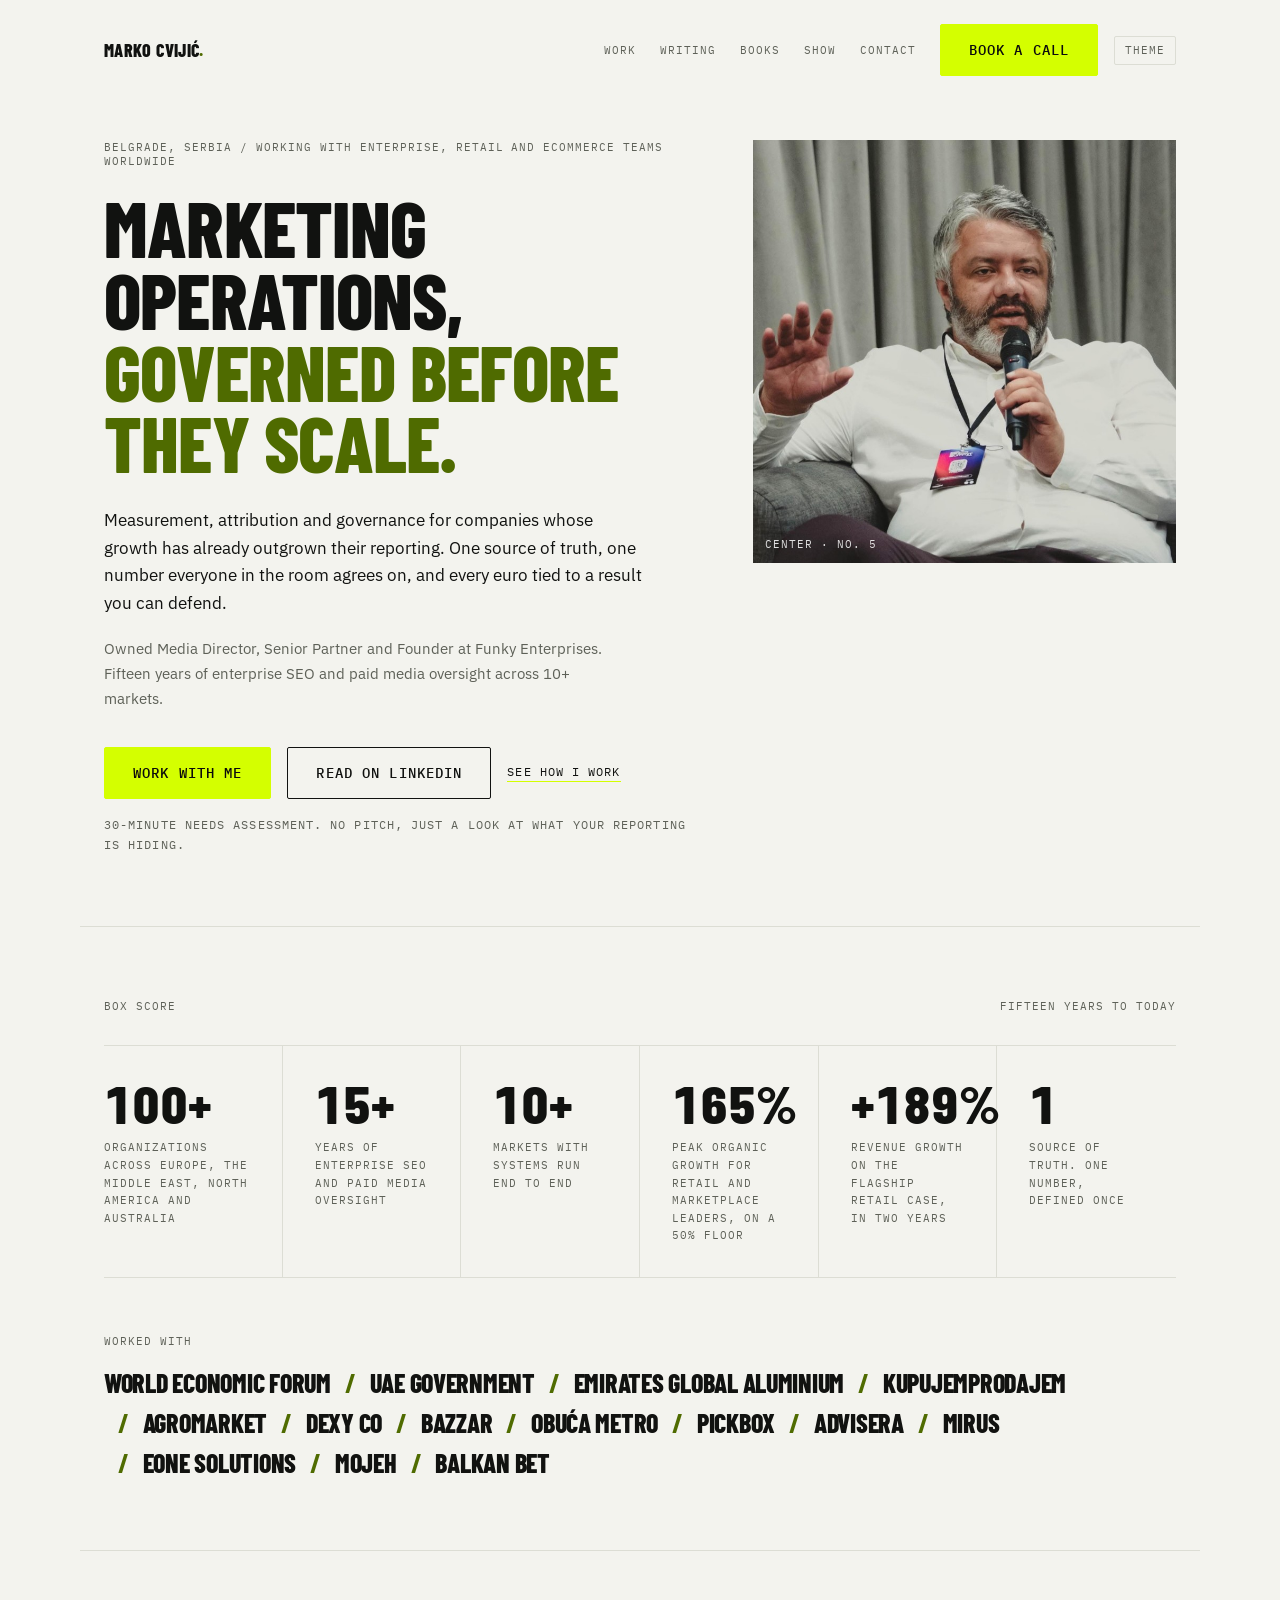
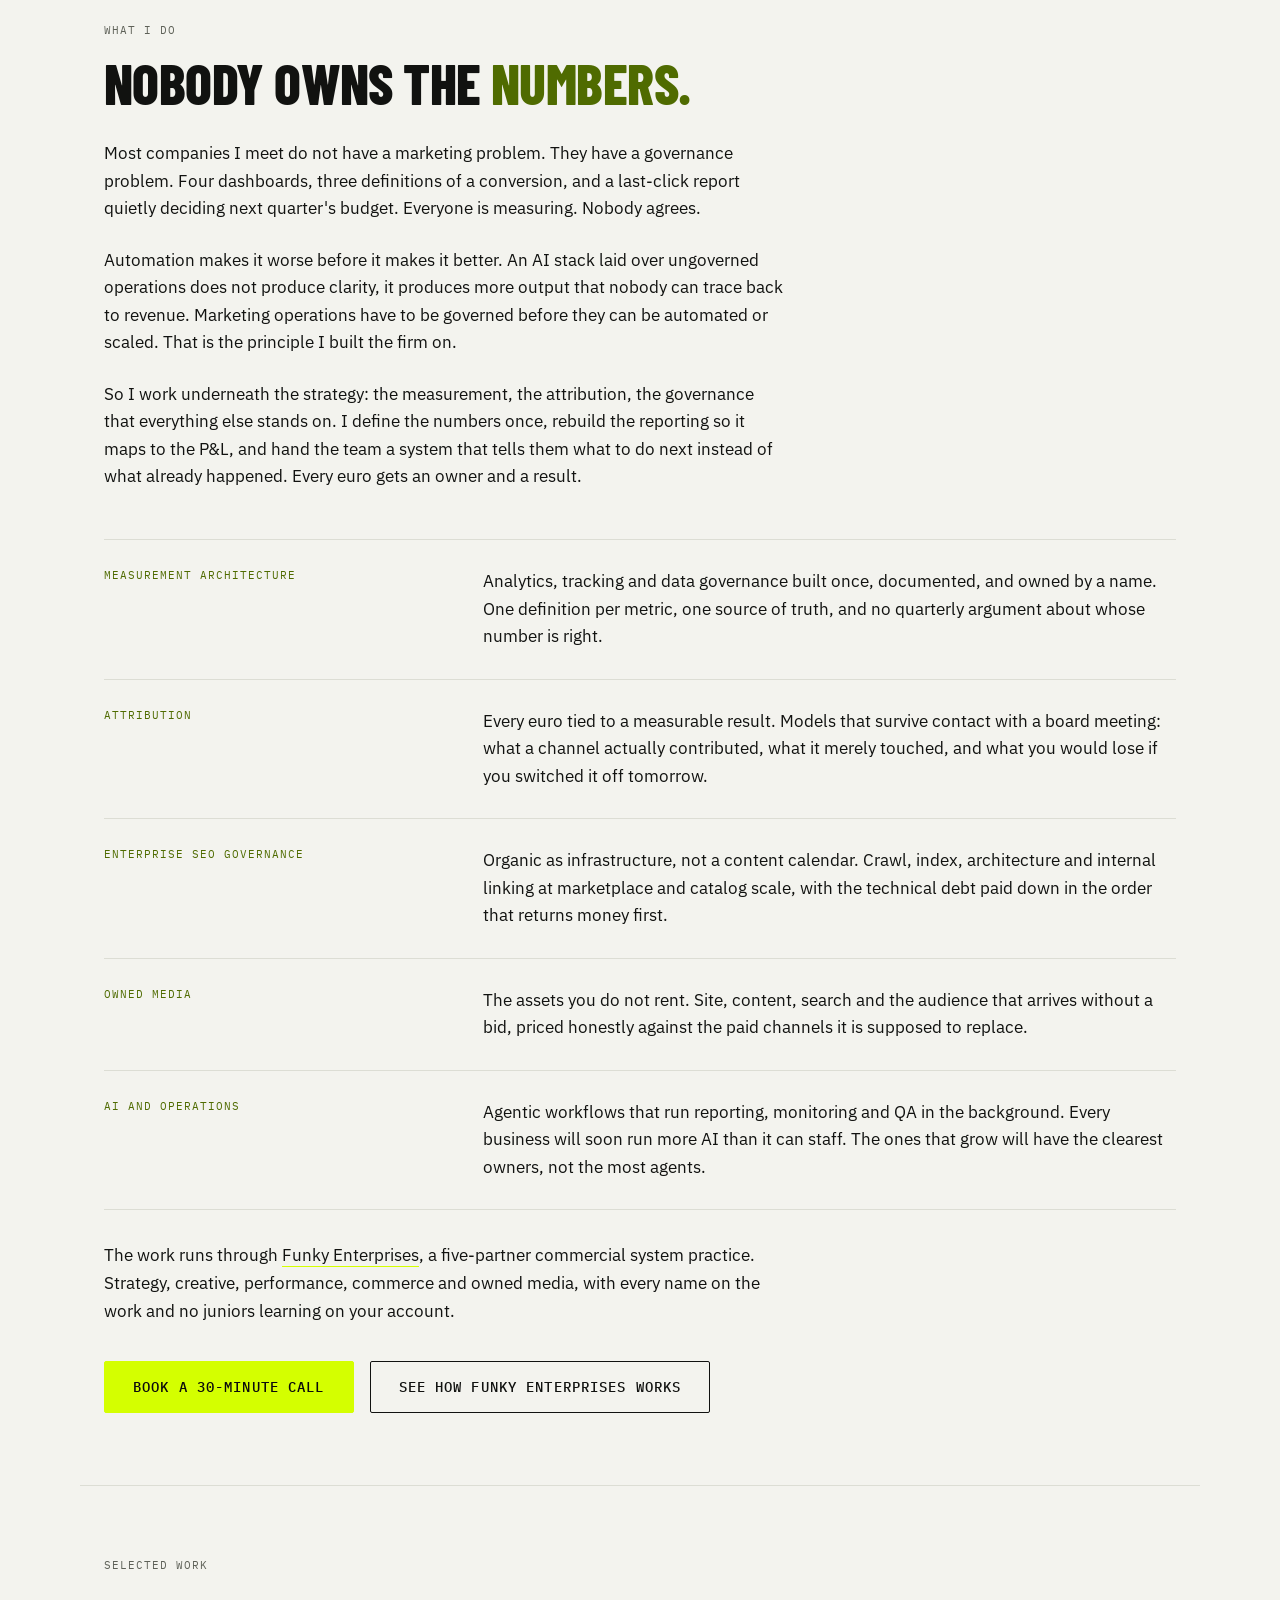
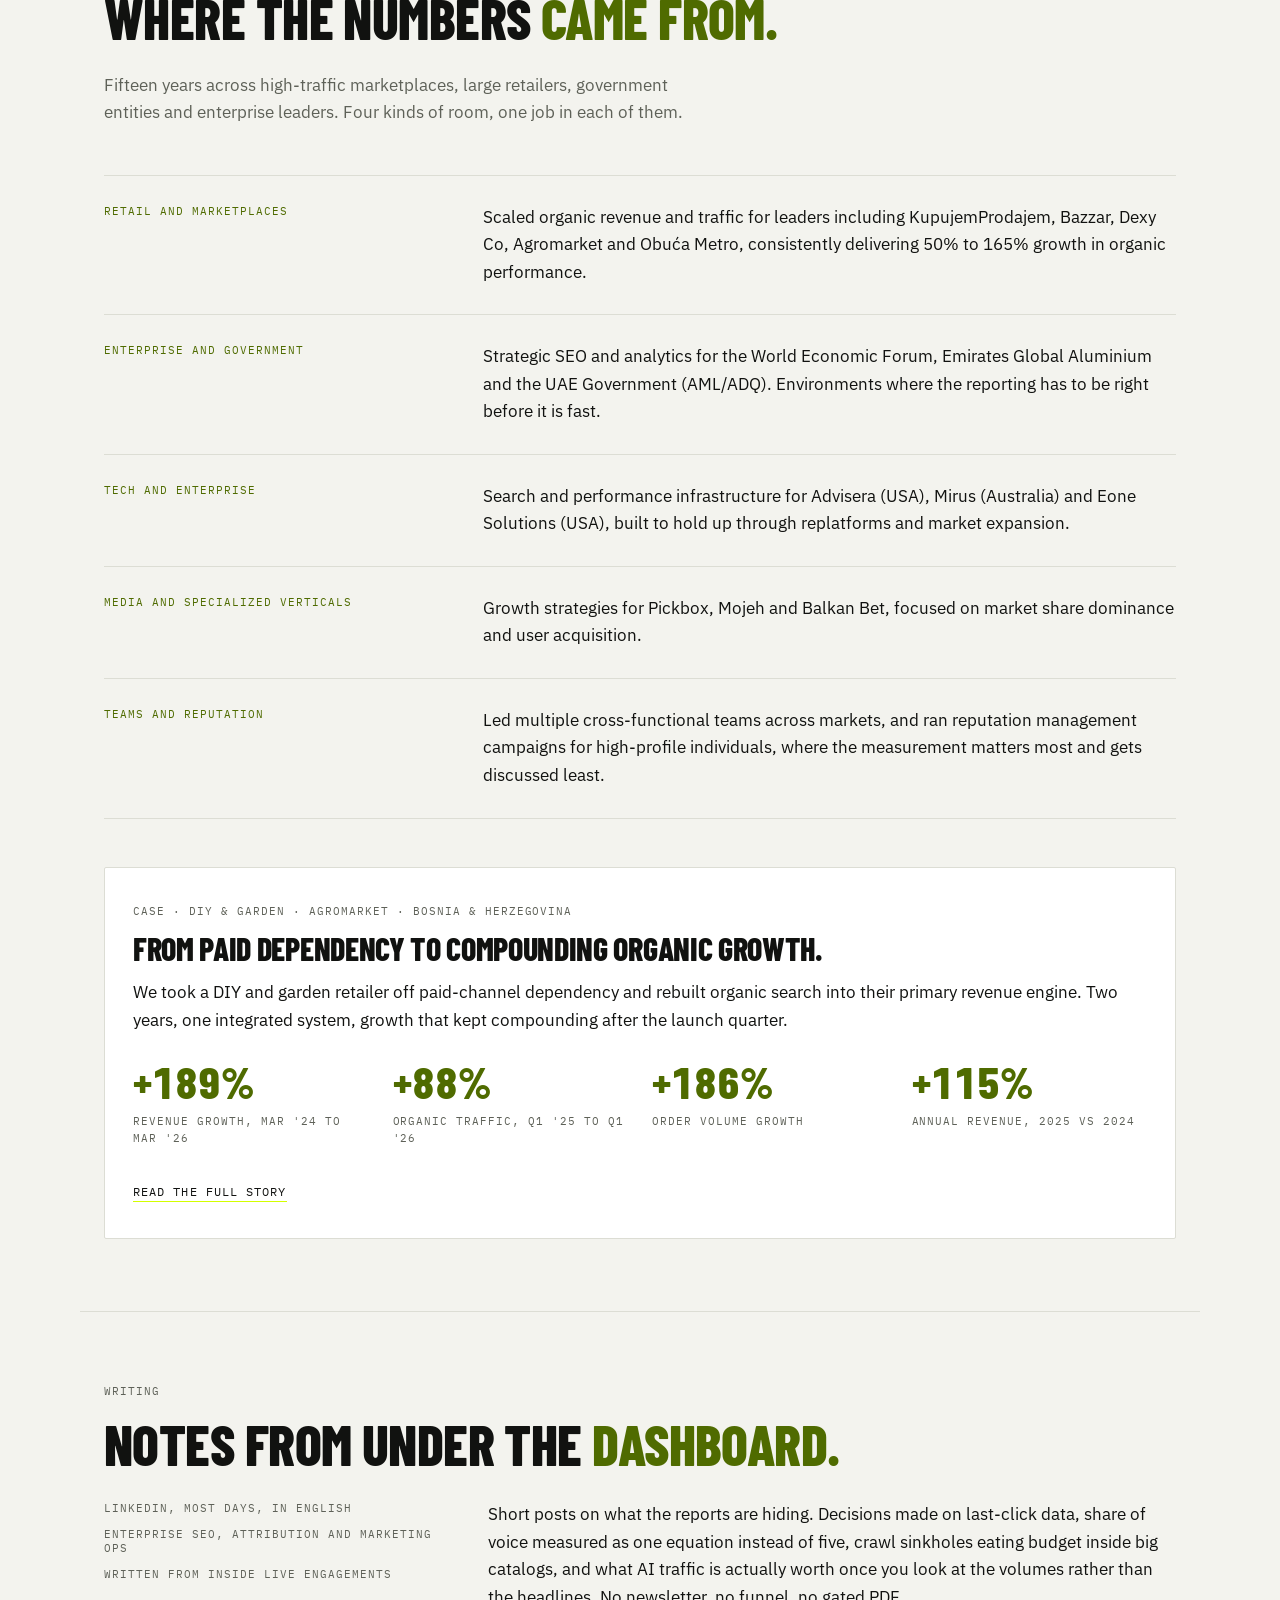
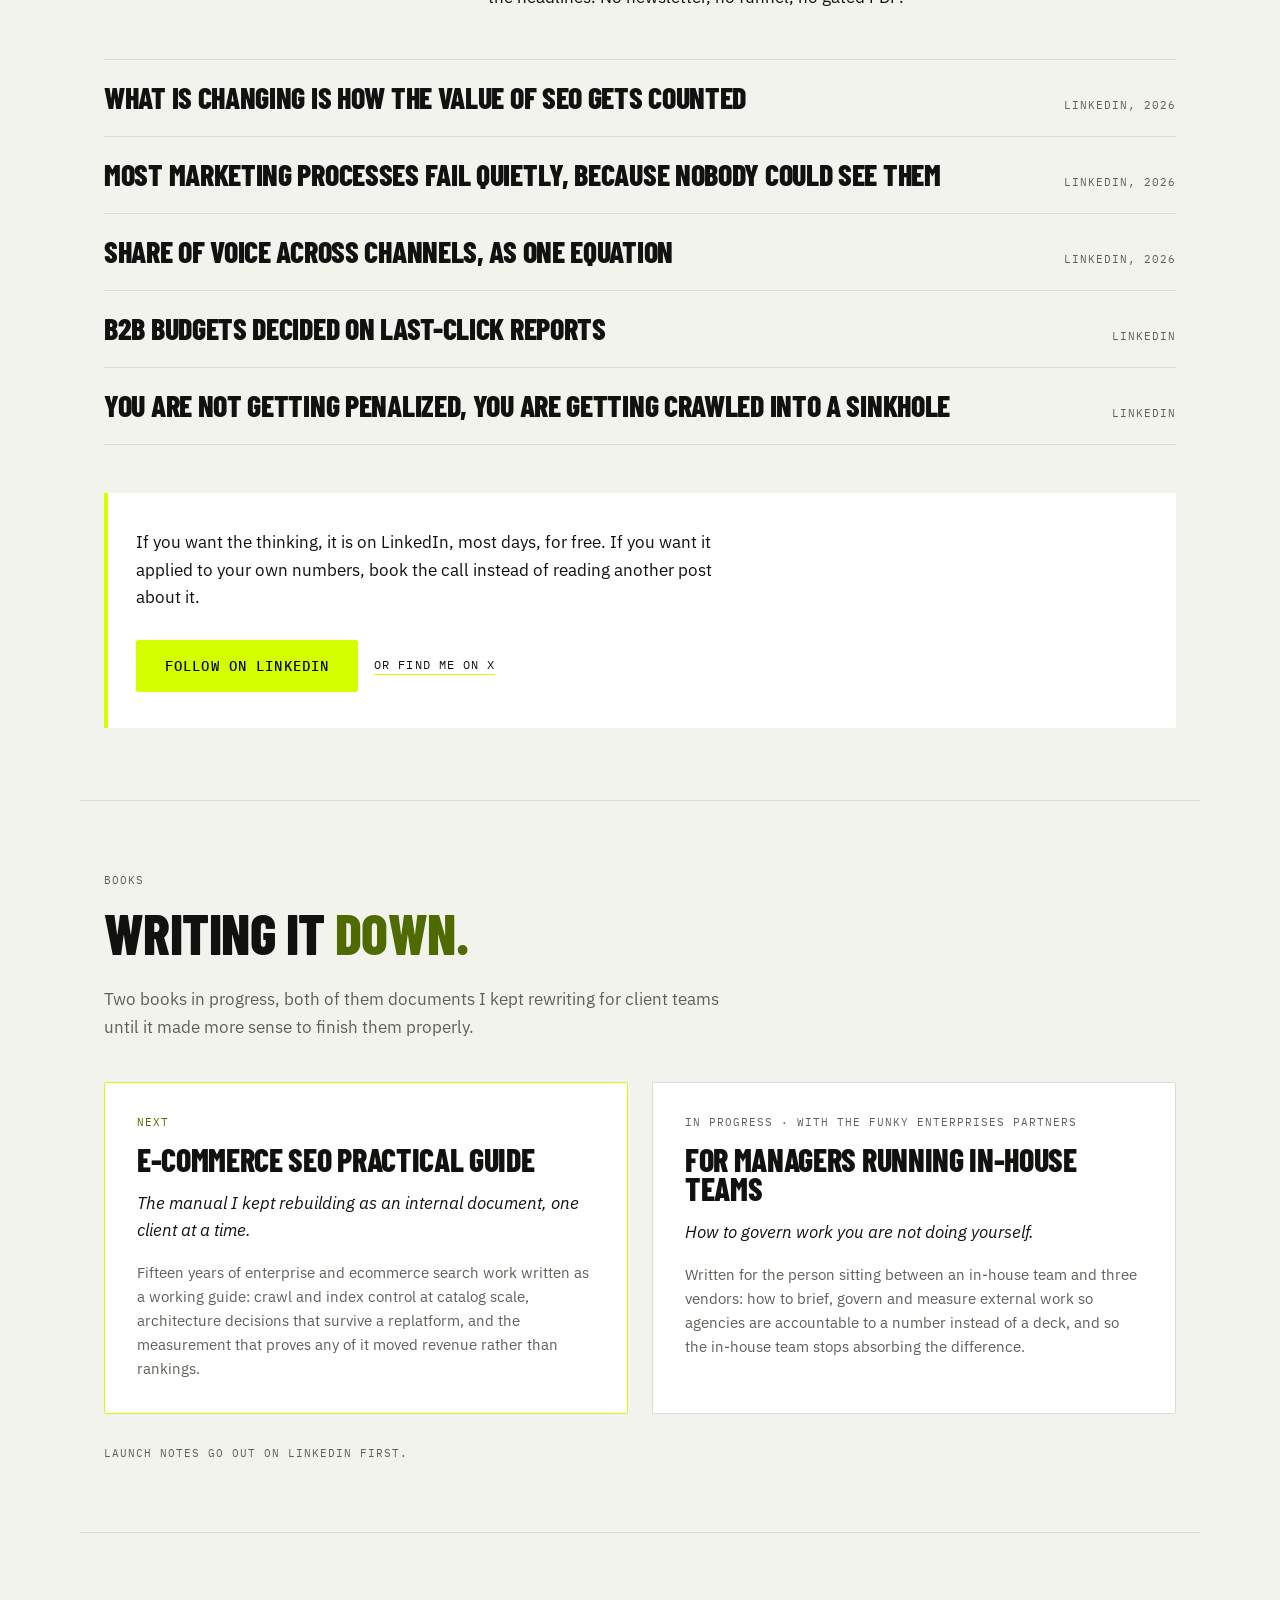
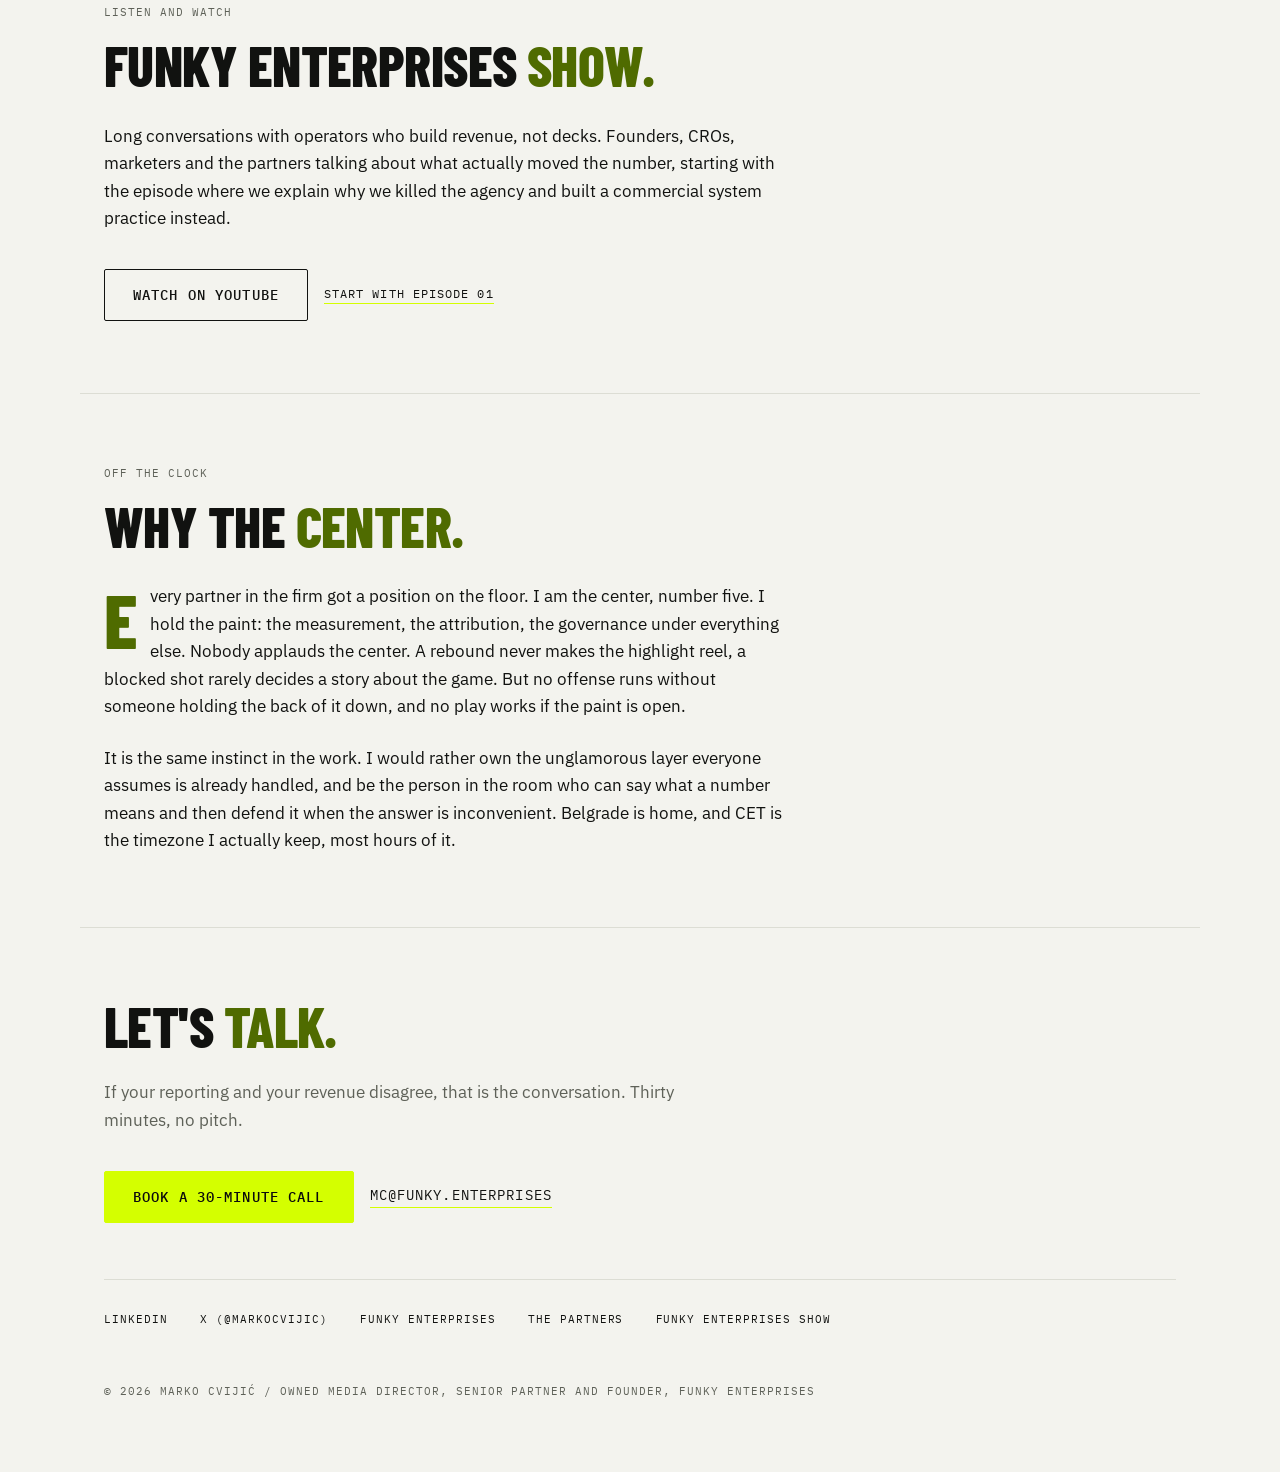
==== index.html @ f7248aff "Add markocvijic.co static site Personal site for Marko Cvijic, built as a hand-written static page s" ====
<!DOCTYPE html>
<html lang="en">
<head>
<meta charset="utf-8">
<meta name="viewport" content="width=device-width, initial-scale=1">
<title>Marko Cvijić — Owned Media Director & Founding Partner, Funky Enterprises</title>
<meta name="author" content="Marko Cvijić">
<meta name="description" content="Marko Cvijić governs marketing operations before they scale: measurement, attribution and enterprise SEO for retail, ecommerce and enterprise teams. Owned Media Director, Senior Partner and Founder at Funky Enterprises.">
<link rel="canonical" href="https://markocvijic.co/">

<meta property="og:type" content="website">
<meta property="og:site_name" content="Marko Cvijić">
<meta property="og:url" content="https://markocvijic.co/">
<meta property="og:title" content="Marko Cvijić — Owned Media Director & Founding Partner, Funky Enterprises">
<meta property="og:description" content="Measurement, attribution and governance for companies whose growth outgrew their reporting. Fifteen years of enterprise SEO and paid media oversight across 10+ markets.">
<meta property="og:image" content="https://markocvijic.co/assets/marko-cvijic.jpg">
<meta name="twitter:card" content="summary_large_image">
<meta name="twitter:site" content="@MarkoCvijic">
<meta name="twitter:creator" content="@MarkoCvijic">
<meta name="twitter:title" content="Marko Cvijić — Owned Media Director & Founding Partner, Funky Enterprises">
<meta name="twitter:description" content="Measurement, attribution and governance for companies whose growth outgrew their reporting. Fifteen years of enterprise SEO and paid media oversight across 10+ markets.">
<meta name="twitter:image" content="https://markocvijic.co/assets/marko-cvijic.jpg">

<script>
/* apply stored theme before first paint */
(function () {
  try {
    var t = localStorage.getItem("mc-theme");
    if (t === "light" || t === "dark") document.documentElement.setAttribute("data-theme", t);
  } catch (e) {}
})();
</script>

<link rel="icon" type="image/svg+xml" href="favicon.svg">
<link rel="preconnect" href="https://fonts.googleapis.com">
<link rel="preconnect" href="https://fonts.gstatic.com" crossorigin>
<link rel="stylesheet" href="https://fonts.googleapis.com/css2?family=Barlow+Condensed:wght@700;800&family=IBM+Plex+Mono:wght@400;500&family=IBM+Plex+Sans:wght@400;500;600&display=swap">
<link rel="stylesheet" href="styles.css">

<script type="application/ld+json">
{
  "@context": "https://schema.org",
  "@type": "Person",
  "name": "Marko Cvijić",
  "url": "https://markocvijic.co/",
  "image": "https://markocvijic.co/assets/marko-cvijic.jpg",
  "jobTitle": "Owned Media Director, Senior Partner and Founder",
  "worksFor": {
    "@type": "Organization",
    "name": "Funky Enterprises",
    "url": "https://funky.enterprises"
  },
  "address": {
    "@type": "PostalAddress",
    "addressLocality": "Belgrade",
    "addressCountry": "RS"
  },
  "email": "mailto:mc@funky.enterprises",
  "knowsAbout": [
    "Enterprise SEO governance",
    "Marketing operations",
    "Revenue attribution",
    "Owned media",
    "Ecommerce growth"
  ],
  "sameAs": [
    "https://www.linkedin.com/in/markocvijic/",
    "https://x.com/MarkoCvijic",
    "https://funky.enterprises/team/marko-cvijic"
  ]
}
</script>
</head>
<body>

<!-- HEADER -->
<header class="wrap site-header">
  <a class="brand" href="#top">Marko Cvijić<span class="lime">.</span></a>
  <button class="theme-toggle" type="button" id="theme-toggle" aria-label="Switch colour theme">Theme</button>
  <div class="header-right">
    <nav class="nav mono" aria-label="Primary">
      <a href="#work">Work</a>
      <a href="#writing">Writing</a>
      <a href="#books">Books</a>
      <a href="#show">Show</a>
      <a href="#contact">Contact</a>
    </nav>
    <a class="btn btn-primary header-cta" href="https://calendly.com/funkyenterprises/30-minute-needs-assessment" target="_blank" rel="noopener noreferrer">Book a call</a>
  </div>
</header>

<main id="top">

  <!-- HERO -->
  <section class="wrap section hero">
    <div>
      <p class="mono eyebrow">Belgrade, Serbia / working with enterprise, retail and ecommerce teams worldwide</p>
      <h1 class="h hero-title">Marketing operations, <span class="lime">governed before they scale.</span></h1>
      <p class="body hero-lede">Measurement, attribution and governance for companies whose growth has already outgrown their reporting. One source of truth, one number everyone in the room agrees on, and every euro tied to a result you can defend.</p>
      <p class="muted hero-role">Owned Media Director, Senior Partner and Founder at Funky Enterprises. Fifteen years of enterprise SEO and paid media oversight across 10+ markets.</p>
      <div class="actions">
        <a class="btn btn-primary" href="https://calendly.com/funkyenterprises/30-minute-needs-assessment" target="_blank" rel="noopener noreferrer">Work with me</a>
        <a class="btn btn-outline" href="https://www.linkedin.com/in/markocvijic/" target="_blank" rel="noopener noreferrer">Read on LinkedIn</a>
        <a class="textlink" href="#work">See how I work</a>
      </div>
      <p class="mono muted hero-note">30-minute needs assessment. No pitch, just a look at what your reporting is hiding.</p>
    </div>
    <figure class="portrait">
      <img src="assets/marko-cvijic.jpg" alt="Marko Cvijić" width="800" height="800" loading="eager">
      <figcaption class="mono">Center · No. 5</figcaption>
    </figure>
  </section>

  <!-- BOX SCORE -->
  <section class="wrap section">
    <div class="section-meta">
      <span class="mono muted">Box score</span>
      <span class="mono muted">Fifteen years to today</span>
    </div>
    <div class="scores">
      <div class="score">
        <div class="score-value">100+</div>
        <p class="score-label mono">Organizations across Europe, the Middle East, North America and Australia</p>
      </div>
      <div class="score">
        <div class="score-value">15+</div>
        <p class="score-label mono">Years of enterprise SEO and paid media oversight</p>
      </div>
      <div class="score">
        <div class="score-value">10+</div>
        <p class="score-label mono">Markets with systems run end to end</p>
      </div>
      <div class="score">
        <div class="score-value">165%</div>
        <p class="score-label mono">Peak organic growth for retail and marketplace leaders, on a 50% floor</p>
      </div>
      <div class="score">
        <div class="score-value">+189%</div>
        <p class="score-label mono">Revenue growth on the flagship retail case, in two years</p>
      </div>
      <div class="score">
        <div class="score-value">1</div>
        <p class="score-label mono">Source of truth. One number, defined once</p>
      </div>
    </div>

    <div class="clients">
      <p class="mono logo-row-label">Worked with</p>
      <ul class="h client-band">
        <li>World Economic Forum</li>
        <li>UAE Government</li>
        <li>Emirates Global Aluminium</li>
        <li>KupujemProdajem</li>
        <li>Agromarket</li>
        <li>Dexy Co</li>
        <li>Bazzar</li>
        <li>Obuća Metro</li>
        <li>Pickbox</li>
        <li>Advisera</li>
        <li>Mirus</li>
        <li>Eone Solutions</li>
        <li>Mojeh</li>
        <li>Balkan Bet</li>
      </ul>
    </div>
  </section>

  <!-- WHAT I DO -->
  <section id="work" class="wrap section">
    <p class="mono eyebrow">What I do</p>
    <h2 class="h section-title">Nobody owns the <span class="lime">numbers.</span></h2>
    <div class="body prose">
      <p>Most companies I meet do not have a marketing problem. They have a governance problem. Four dashboards, three definitions of a conversion, and a last-click report quietly deciding next quarter's budget. Everyone is measuring. Nobody agrees.</p>
      <p>Automation makes it worse before it makes it better. An AI stack laid over ungoverned operations does not produce clarity, it produces more output that nobody can trace back to revenue. Marketing operations have to be governed before they can be automated or scaled. That is the principle I built the firm on.</p>
      <p>So I work underneath the strategy: the measurement, the attribution, the governance that everything else stands on. I define the numbers once, rebuild the reporting so it maps to the P&amp;L, and hand the team a system that tells them what to do next instead of what already happened. Every euro gets an owner and a result.</p>
    </div>

    <div class="rows">
      <div class="row">
        <div class="mono row-key">Measurement architecture</div>
        <p class="body">Analytics, tracking and data governance built once, documented, and owned by a name. One definition per metric, one source of truth, and no quarterly argument about whose number is right.</p>
      </div>
      <div class="row">
        <div class="mono row-key">Attribution</div>
        <p class="body">Every euro tied to a measurable result. Models that survive contact with a board meeting: what a channel actually contributed, what it merely touched, and what you would lose if you switched it off tomorrow.</p>
      </div>
      <div class="row">
        <div class="mono row-key">Enterprise SEO governance</div>
        <p class="body">Organic as infrastructure, not a content calendar. Crawl, index, architecture and internal linking at marketplace and catalog scale, with the technical debt paid down in the order that returns money first.</p>
      </div>
      <div class="row">
        <div class="mono row-key">Owned media</div>
        <p class="body">The assets you do not rent. Site, content, search and the audience that arrives without a bid, priced honestly against the paid channels it is supposed to replace.</p>
      </div>
      <div class="row">
        <div class="mono row-key">AI and operations</div>
        <p class="body">Agentic workflows that run reporting, monitoring and QA in the background. Every business will soon run more AI than it can staff. The ones that grow will have the clearest owners, not the most agents.</p>
      </div>
    </div>

    <p class="body prose">The work runs through <a class="inlink" href="https://funky.enterprises/" target="_blank" rel="noopener noreferrer">Funky Enterprises</a>, a five-partner commercial system practice. Strategy, creative, performance, commerce and owned media, with every name on the work and no juniors learning on your account.</p>
    <div class="actions">
      <a class="btn btn-primary" href="https://calendly.com/funkyenterprises/30-minute-needs-assessment" target="_blank" rel="noopener noreferrer">Book a 30-minute call</a>
      <a class="btn btn-outline" href="https://funky.enterprises/" target="_blank" rel="noopener noreferrer">See how Funky Enterprises works</a>
    </div>
  </section>

  <!-- SELECTED WORK -->
  <section id="proof" class="wrap section">
    <p class="mono eyebrow">Selected work</p>
    <h2 class="h section-title">Where the numbers <span class="lime">came from.</span></h2>
    <p class="body muted lede">Fifteen years across high-traffic marketplaces, large retailers, government entities and enterprise leaders. Four kinds of room, one job in each of them.</p>

    <div class="rows">
      <div class="row">
        <div class="mono row-key">Retail and marketplaces</div>
        <p class="body">Scaled organic revenue and traffic for leaders including KupujemProdajem, Bazzar, Dexy Co, Agromarket and Obuća Metro, consistently delivering 50% to 165% growth in organic performance.</p>
      </div>
      <div class="row">
        <div class="mono row-key">Enterprise and government</div>
        <p class="body">Strategic SEO and analytics for the World Economic Forum, Emirates Global Aluminium and the UAE Government (AML/ADQ). Environments where the reporting has to be right before it is fast.</p>
      </div>
      <div class="row">
        <div class="mono row-key">Tech and enterprise</div>
        <p class="body">Search and performance infrastructure for Advisera (USA), Mirus (Australia) and Eone Solutions (USA), built to hold up through replatforms and market expansion.</p>
      </div>
      <div class="row">
        <div class="mono row-key">Media and specialized verticals</div>
        <p class="body">Growth strategies for Pickbox, Mojeh and Balkan Bet, focused on market share dominance and user acquisition.</p>
      </div>
      <div class="row">
        <div class="mono row-key">Teams and reputation</div>
        <p class="body">Led multiple cross-functional teams across markets, and ran reputation management campaigns for high-profile individuals, where the measurement matters most and gets discussed least.</p>
      </div>
    </div>

    <div class="case">
      <p class="mono muted">Case · DIY &amp; Garden · Agromarket · Bosnia &amp; Herzegovina</p>
      <h3 class="h card-title">From paid dependency to compounding organic growth.</h3>
      <p class="body card-body">We took a DIY and garden retailer off paid-channel dependency and rebuilt organic search into their primary revenue engine. Two years, one integrated system, growth that kept compounding after the launch quarter.</p>
      <div class="case-stats">
        <div>
          <div class="case-stat-value">+189%</div>
          <p class="case-stat-label mono">Revenue growth, Mar '24 to Mar '26</p>
        </div>
        <div>
          <div class="case-stat-value">+88%</div>
          <p class="case-stat-label mono">Organic traffic, Q1 '25 to Q1 '26</p>
        </div>
        <div>
          <div class="case-stat-value">+186%</div>
          <p class="case-stat-label mono">Order volume growth</p>
        </div>
        <div>
          <div class="case-stat-value">+115%</div>
          <p class="case-stat-label mono">Annual revenue, 2025 vs 2024</p>
        </div>
      </div>
      <div class="actions">
        <a class="textlink" href="https://funky.enterprises/case-studies/diy-garden" target="_blank" rel="noopener noreferrer">Read the full story</a>
      </div>
    </div>
  </section>
  <!-- WRITING -->
  <section id="writing" class="wrap section">
    <p class="mono eyebrow">Writing</p>
    <h2 class="h section-title">Notes from under the <span class="lime">dashboard.</span></h2>
    <div class="writing-intro">
      <ul class="mono writing-facts">
        <li>LinkedIn, most days, in English</li>
        <li>Enterprise SEO, attribution and marketing ops</li>
        <li>Written from inside live engagements</li>
      </ul>
      <p class="body">Short posts on what the reports are hiding. Decisions made on last-click data, share of voice measured as one equation instead of five, crawl sinkholes eating budget inside big catalogs, and what AI traffic is actually worth once you look at the volumes rather than the headlines. No newsletter, no funnel, no gated PDF.</p>
    </div>

    <div class="posts">
      <a class="post" href="https://www.linkedin.com/posts/markocvijic_whats-changing-is-how-the-value-of-seo-as-activity-7490776272122351616-GH_i" target="_blank" rel="noopener noreferrer">
        <span class="h post-title">What is changing is how the value of SEO gets counted</span>
        <span class="mono post-meta">LinkedIn, 2026</span>
      </a>
      <a class="post" href="https://www.linkedin.com/posts/markocvijic_majority-of-marketing-processes-fail-quietly-activity-7475446380824530944-GIPf" target="_blank" rel="noopener noreferrer">
        <span class="h post-title">Most marketing processes fail quietly, because nobody could see them</span>
        <span class="mono post-meta">LinkedIn, 2026</span>
      </a>
      <a class="post" href="https://www.linkedin.com/posts/markocvijic_weve-always-measured-share-of-voice-across-activity-7484517390035283968-s708" target="_blank" rel="noopener noreferrer">
        <span class="h post-title">Share of voice across channels, as one equation</span>
        <span class="mono post-meta">LinkedIn, 2026</span>
      </a>
      <a class="post" href="https://www.linkedin.com/posts/markocvijic_same-pattern-we-see-across-legacy-b2b-verticals-activity-7458482529226973184-7vjA" target="_blank" rel="noopener noreferrer">
        <span class="h post-title">B2B budgets decided on last-click reports</span>
        <span class="mono post-meta">LinkedIn</span>
      </a>
      <a class="post" href="https://www.linkedin.com/posts/markocvijic_youre-not-getting-penalized-youre-getting-activity-7328344435275001857-YWFF" target="_blank" rel="noopener noreferrer">
        <span class="h post-title">You are not getting penalized, you are getting crawled into a sinkhole</span>
        <span class="mono post-meta">LinkedIn</span>
      </a>
    </div>

    <div class="callout">
      <p class="body" style="max-width:62ch">If you want the thinking, it is on LinkedIn, most days, for free. If you want it applied to your own numbers, book the call instead of reading another post about it.</p>
      <div class="actions">
        <a class="btn btn-primary" href="https://www.linkedin.com/in/markocvijic/" target="_blank" rel="noopener noreferrer">Follow on LinkedIn</a>
        <a class="textlink" href="https://x.com/MarkoCvijic" target="_blank" rel="noopener noreferrer">Or find me on X</a>
      </div>
    </div>
  </section>

  <!-- BOOKS -->
  <section id="books" class="wrap section">
    <p class="mono eyebrow">Books</p>
    <h2 class="h section-title">Writing it <span class="lime">down.</span></h2>
    <p class="body muted lede">Two books in progress, both of them documents I kept rewriting for client teams until it made more sense to finish them properly.</p>
    <div class="cards cards-2">
      <div class="card card-accent">
        <div class="mono lime">Next</div>
        <h3 class="h card-title">E-commerce SEO Practical Guide</h3>
        <p class="body italic card-body">The manual I kept rebuilding as an internal document, one client at a time.</p>
        <p class="small card-note">Fifteen years of enterprise and ecommerce search work written as a working guide: crawl and index control at catalog scale, architecture decisions that survive a replatform, and the measurement that proves any of it moved revenue rather than rankings.</p>
      </div>
      <div class="card">
        <div class="mono muted">In progress · with the Funky Enterprises partners</div>
        <h3 class="h card-title">For managers running in-house teams</h3>
        <p class="body italic card-body">How to govern work you are not doing yourself.</p>
        <p class="small card-note">Written for the person sitting between an in-house team and three vendors: how to brief, govern and measure external work so agencies are accountable to a number instead of a deck, and so the in-house team stops absorbing the difference.</p>
      </div>
    </div>
    <p class="mono muted" style="margin-top:32px">Launch notes go out on LinkedIn first.</p>
  </section>

  <!-- SHOW -->
  <section id="show" class="wrap section">
    <p class="mono eyebrow">Listen and watch</p>
    <h2 class="h section-title">Funky Enterprises <span class="lime">Show.</span></h2>
    <p class="body prose">Long conversations with operators who build revenue, not decks. Founders, CROs, marketers and the partners talking about what actually moved the number, starting with the episode where we explain why we killed the agency and built a commercial system practice instead.</p>
    <div class="actions">
      <a class="btn btn-outline" href="https://www.youtube.com/channel/UC0qSXbNRgglmzqdhXdpuM3g" target="_blank" rel="noopener noreferrer">Watch on YouTube</a>
      <a class="textlink" href="https://www.youtube.com/watch?v=z9tpumhujy0" target="_blank" rel="noopener noreferrer">Start with episode 01</a>
    </div>
  </section>

  <!-- OFF THE CLOCK -->
  <section id="off" class="wrap section">
    <p class="mono eyebrow">Off the clock</p>
    <h2 class="h section-title">Why the <span class="lime">center.</span></h2>
    <div class="body prose">
      <p class="dropcap">Every partner in the firm got a position on the floor. I am the center, number five. I hold the paint: the measurement, the attribution, the governance under everything else. Nobody applauds the center. A rebound never makes the highlight reel, a blocked shot rarely decides a story about the game. But no offense runs without someone holding the back of it down, and no play works if the paint is open.</p>
      <p>It is the same instinct in the work. I would rather own the unglamorous layer everyone assumes is already handled, and be the person in the room who can say what a number means and then defend it when the answer is inconvenient. Belgrade is home, and CET is the timezone I actually keep, most hours of it.</p>
    </div>
  </section>

</main>

<!-- FOOTER -->
<footer id="contact" class="wrap site-footer">
  <h2 class="h footer-title">Let's <span class="lime">talk.</span></h2>
  <p class="body muted lede">If your reporting and your revenue disagree, that is the conversation. Thirty minutes, no pitch.</p>
  <div class="actions">
    <a class="btn btn-primary" href="https://calendly.com/funkyenterprises/30-minute-needs-assessment" target="_blank" rel="noopener noreferrer">Book a 30-minute call</a>
    <a class="footer-mail" href="mailto:mc@funky.enterprises">mc@funky.enterprises</a>
  </div>
  <nav class="footer-links mono" aria-label="Elsewhere">
    <a href="https://www.linkedin.com/in/markocvijic/" target="_blank" rel="noopener noreferrer">LinkedIn</a>
    <a href="https://x.com/MarkoCvijic" target="_blank" rel="noopener noreferrer">X (@MarkoCvijic)</a>
    <a href="https://funky.enterprises/" target="_blank" rel="noopener noreferrer">Funky Enterprises</a>
    <a href="https://funky.enterprises/team/marko-cvijic" target="_blank" rel="noopener noreferrer">The Partners</a>
    <a href="https://www.youtube.com/channel/UC0qSXbNRgglmzqdhXdpuM3g" target="_blank" rel="noopener noreferrer">Funky Enterprises Show</a>
  </nav>
  <p class="mono copyright">© 2026 Marko Cvijić / Owned Media Director, Senior Partner and Founder, Funky Enterprises</p>
</footer>

<script>
(function () {
  var root = document.documentElement;
  var stored = null;
  try { stored = localStorage.getItem("mc-theme"); } catch (e) {}
  if (stored === "light" || stored === "dark") root.setAttribute("data-theme", stored);

  var btn = document.getElementById("theme-toggle");
  if (!btn) return;
  btn.addEventListener("click", function () {
    var current = root.getAttribute("data-theme");
    if (!current) {
      current = window.matchMedia("(prefers-color-scheme: light)").matches ? "light" : "dark";
    }
    var next = current === "dark" ? "light" : "dark";
    root.setAttribute("data-theme", next);
    try { localStorage.setItem("mc-theme", next); } catch (e) {}
  });
})();
</script>

</body>
</html>
---- styles.css ----
/* ==========================================================================
   markocvijic.co
   Marko Cvijic - Owned Media Director, Senior Partner & Founder,
   Funky Enterprises
   ========================================================================== */

/* --------------------------------------------------------------------------
   1. Tokens
   -------------------------------------------------------------------------- */

:root {
  --bg: #0b0b0c;
  --surface: #141517;
  --line: #26282b;
  --text: #f2f1eb;
  --muted: #a3a69b;
  --lime: #d4ff00;
  --lime-text: #d4ff00;
  --logo-filter: brightness(0) invert(1);

  --wrap: 1120px;
  --gutter: 24px;

  --font-head: "Barlow Condensed", "Arial Narrow", ui-sans-serif, sans-serif;
  --font-body: "IBM Plex Sans", ui-sans-serif, system-ui, sans-serif;
  --font-mono: "IBM Plex Mono", ui-monospace, "SFMono-Regular", monospace;
}

@media (prefers-color-scheme: light) {
  :root {
    --bg: #f3f3ee;
    --surface: #ffffff;
    --line: #dcddd4;
    --text: #111210;
    --muted: #5e6158;
    --lime: #d4ff00;
    --lime-text: #4f6b00;
    --logo-filter: brightness(0);
  }
}

/* explicit override via toggle */
:root[data-theme="dark"] {
  --bg: #0b0b0c;
  --surface: #141517;
  --line: #26282b;
  --text: #f2f1eb;
  --muted: #a3a69b;
  --lime-text: #d4ff00;
  --logo-filter: brightness(0) invert(1);
}

:root[data-theme="light"] {
  --bg: #f3f3ee;
  --surface: #ffffff;
  --line: #dcddd4;
  --text: #111210;
  --muted: #5e6158;
  --lime-text: #4f6b00;
  --logo-filter: brightness(0);
}

/* --------------------------------------------------------------------------
   2. Reset & base
   -------------------------------------------------------------------------- */

*,
*::before,
*::after {
  box-sizing: border-box;
}

html {
  scroll-behavior: smooth;
  -webkit-text-size-adjust: 100%;
}

body {
  margin: 0;
  min-height: 100vh;
  background-color: var(--bg);
  color: var(--text);
  font-family: var(--font-body);
  font-weight: 400;
  font-size: 16px;
  -webkit-font-smoothing: antialiased;
  -moz-osx-font-smoothing: grayscale;
}

img {
  display: block;
  max-width: 100%;
}

h1,
h2,
h3,
p,
ul,
ol,
figure {
  margin: 0;
}

ul {
  padding: 0;
  list-style: none;
}

a {
  color: inherit;
}

::selection {
  background: var(--lime);
  color: #0b0b0c;
}

:focus-visible {
  outline: 2px solid var(--lime);
  outline-offset: 3px;
}

/* --------------------------------------------------------------------------
   3. Typography primitives
   -------------------------------------------------------------------------- */

.h {
  font-family: var(--font-head);
  font-weight: 800;
  text-transform: uppercase;
  letter-spacing: -0.01em;
  line-height: 0.92;
}

.mono {
  font-family: var(--font-mono);
  font-size: 11px;
  text-transform: uppercase;
  letter-spacing: 0.09em;
}

.body {
  font-size: 17px;
  line-height: 1.62;
}

.small {
  font-size: 15px;
  line-height: 1.6;
}

.lime {
  color: var(--lime-text);
}

.muted {
  color: var(--muted);
}

.italic {
  font-style: italic;
}

.nums {
  font-variant-numeric: tabular-nums;
}

.dropcap::first-letter {
  float: left;
  font-family: var(--font-head);
  font-weight: 800;
  font-size: 76px;
  line-height: 0.8;
  padding-top: 6px;
  padding-right: 12px;
  color: var(--lime-text);
}

/* --------------------------------------------------------------------------
   4. Layout
   -------------------------------------------------------------------------- */

.wrap {
  max-width: var(--wrap);
  margin: 0 auto;
  padding-left: var(--gutter);
  padding-right: var(--gutter);
}

.section {
  border-top: 1px solid var(--line);
  padding-top: 72px;
  padding-bottom: 72px;
  scroll-margin-top: 32px;
}

.eyebrow {
  color: var(--muted);
}

.section-title {
  margin-top: 20px;
  font-size: clamp(34px, 7vw, 56px);
}

.lede {
  margin-top: 28px;
  max-width: 62ch;
}

.prose {
  margin-top: 32px;
  max-width: 68ch;
}

.prose > p + p {
  margin-top: 24px;
}

/* --------------------------------------------------------------------------
   5. Buttons & links
   -------------------------------------------------------------------------- */

.btn {
  display: inline-flex;
  align-items: center;
  justify-content: center;
  min-height: 52px;
  padding: 0 28px;
  border-radius: 2px;
  font-family: var(--font-mono);
  font-size: 14px;
  font-weight: 500;
  line-height: 1;
  text-transform: uppercase;
  letter-spacing: 0.08em;
  text-decoration: none;
  transition: opacity 0.15s, background-color 0.15s, color 0.15s,
    border-color 0.15s, filter 0.15s;
}

.btn-primary {
  background: var(--lime);
  color: #0b0b0c;
  border: 1.5px solid var(--lime);
}

.btn-primary:hover {
  filter: brightness(0.92);
}

.btn-outline {
  border: 1.5px solid var(--text);
  color: var(--text);
}

.btn-outline:hover {
  border-color: var(--lime);
  color: var(--lime-text);
}

.textlink {
  font-family: var(--font-mono);
  font-size: 12px;
  text-transform: uppercase;
  letter-spacing: 0.09em;
  color: var(--text);
  text-decoration: none;
  border-bottom: 1px solid var(--lime);
  padding-bottom: 2px;
}

.textlink:hover {
  opacity: 0.7;
}

.inlink {
  color: var(--text);
  text-decoration: none;
  border-bottom: 1px solid var(--lime);
}

.inlink:hover {
  opacity: 0.7;
}

.actions {
  margin-top: 36px;
  display: flex;
  flex-wrap: wrap;
  align-items: center;
  gap: 16px;
}

/* --------------------------------------------------------------------------
   6. Header
   -------------------------------------------------------------------------- */

.site-header {
  display: flex;
  flex-wrap: wrap;
  align-items: center;
  justify-content: space-between;
  gap: 16px;
  padding-top: 24px;
  padding-bottom: 24px;
}

.brand {
  font-family: var(--font-head);
  font-weight: 800;
  text-transform: uppercase;
  letter-spacing: 0.02em;
  font-size: 18px;
  color: var(--text);
  text-decoration: none;
}

.brand {
  order: 1;
}

.theme-toggle {
  order: 2;
}

.header-right {
  order: 3;
  display: flex;
  flex-wrap: wrap;
  align-items: center;
  gap: 14px 24px;
  width: 100%;
}

.header-cta {
  display: none;
}

.nav {
  display: flex;
  flex-wrap: wrap;
  gap: 24px;
}

.nav a {
  color: var(--muted);
  text-decoration: none;
}

.nav a:hover {
  opacity: 0.7;
}

.theme-toggle {
  appearance: none;
  background: none;
  border: 1px solid var(--line);
  border-radius: 2px;
  color: var(--muted);
  cursor: pointer;
  font-family: var(--font-mono);
  font-size: 11px;
  letter-spacing: 0.09em;
  text-transform: uppercase;
  padding: 8px 10px;
  line-height: 1;
  transition: color 0.15s, border-color 0.15s;
}

.theme-toggle:hover {
  color: var(--text);
  border-color: var(--lime);
}

@media (min-width: 900px) {
  .header-right {
    order: 2;
    width: auto;
    margin-left: auto;
  }
  .theme-toggle {
    order: 3;
  }
  .header-cta {
    display: inline-flex;
  }
}

/* --------------------------------------------------------------------------
   7. Hero
   -------------------------------------------------------------------------- */

.hero {
  display: grid;
  grid-template-columns: 1fr;
  gap: 48px;
  border-top: 0;
  padding-top: 40px;
}

.hero-title {
  margin-top: 24px;
  font-size: clamp(44px, 9.2vw, 78px);
}

.hero-lede {
  margin-top: 28px;
  max-width: 54ch;
}

.hero-role {
  margin-top: 20px;
  max-width: 56ch;
  font-size: 15px;
  line-height: 1.65;
}

.hero-note {
  margin-top: 16px;
  line-height: 1.6;
  font-size: 12px;
}

.portrait {
  position: relative;
  width: 100%;
  aspect-ratio: 1 / 1;
  background: #000;
}

.portrait img {
  width: 100%;
  height: 100%;
  object-fit: cover;
}

.portrait figcaption {
  position: absolute;
  left: 12px;
  bottom: 12px;
  color: rgba(255, 255, 255, 0.85);
}

@media (min-width: 1000px) {
  .hero {
    grid-template-columns: 7fr 5fr;
    align-items: start;
    gap: 56px;
  }
}

/* --------------------------------------------------------------------------
   8. Box score
   -------------------------------------------------------------------------- */

.section-meta {
  display: flex;
  align-items: baseline;
  justify-content: space-between;
  gap: 16px;
}

.scores {
  margin-top: 32px;
  display: grid;
  grid-template-columns: repeat(2, minmax(0, 1fr));
  border-top: 1px solid var(--line);
}

.score {
  border-bottom: 1px solid var(--line);
  border-right: 1px solid var(--line);
  padding: 32px 16px;
}

.score:nth-child(2n) {
  border-right: 0;
}

.score:nth-child(2n + 1) {
  padding-left: 0;
}

.score-value {
  font-family: var(--font-head);
  font-weight: 800;
  text-transform: uppercase;
  line-height: 0.92;
  font-size: clamp(38px, 8vw, 54px);
  font-variant-numeric: tabular-nums;
}

.score-label {
  margin-top: 12px;
  max-width: 34ch;
  line-height: 1.6;
  color: var(--muted);
}

@media (min-width: 640px) {
  .scores {
    grid-template-columns: repeat(3, minmax(0, 1fr));
  }
  .score {
    padding-left: 32px;
    padding-right: 32px;
  }
  .score:nth-child(2n) {
    border-right: 1px solid var(--line);
  }
  .score:nth-child(3n) {
    border-right: 0;
  }
  .score:nth-child(2n + 1) {
    padding-left: 32px;
  }
  .score:nth-child(3n + 1) {
    padding-left: 0;
  }
}

@media (min-width: 1000px) {
  .scores {
    grid-template-columns: repeat(6, minmax(0, 1fr));
  }
  .score:nth-child(3n) {
    border-right: 1px solid var(--line);
  }
  .score:nth-child(6n) {
    border-right: 0;
  }
  .score:nth-child(3n + 1) {
    padding-left: 32px;
  }
  .score:nth-child(6n + 1) {
    padding-left: 0;
  }
}

/* client band */
.clients {
  margin-top: 56px;
}

.logo-row-label {
  color: var(--muted);
  margin-bottom: 20px;
}

.client-band {
  display: flex;
  flex-wrap: wrap;
  align-items: baseline;
  gap: 10px 0;
  font-size: clamp(19px, 2.4vw, 26px);
  line-height: 1.15;
}

.client-band li {
  display: inline-flex;
  align-items: baseline;
}

.client-band li + li::before {
  content: "/";
  color: var(--lime-text);
  margin: 0 14px;
  font-weight: 700;
}

/* --------------------------------------------------------------------------
   9. Discipline / definition rows
   -------------------------------------------------------------------------- */

.rows {
  margin-top: 48px;
  border-top: 1px solid var(--line);
}

.row {
  display: grid;
  grid-template-columns: 1fr;
  gap: 12px;
  padding: 28px 0;
  border-bottom: 1px solid var(--line);
}

.row-key {
  color: var(--lime-text);
}

@media (min-width: 700px) {
  .row {
    grid-template-columns: 4fr 8fr;
    gap: 32px;
  }
}

/* --------------------------------------------------------------------------
   10. Cards
   -------------------------------------------------------------------------- */

.cards {
  margin-top: 40px;
  display: grid;
  grid-template-columns: 1fr;
  gap: 24px;
}

@media (min-width: 800px) {
  .cards-2 {
    grid-template-columns: repeat(2, minmax(0, 1fr));
  }
  .cards-3 {
    grid-template-columns: repeat(3, minmax(0, 1fr));
  }
}

.card {
  background-color: var(--surface);
  border: 1px solid var(--line);
  border-radius: 2px;
  padding: 32px;
}

.card-accent {
  border-color: var(--lime);
}

.card-title {
  margin-top: 16px;
  font-size: 32px;
}

.card-body {
  margin-top: 16px;
}

.card-note {
  margin-top: 16px;
  color: var(--muted);
}

.callout {
  margin-top: 48px;
  background-color: var(--surface);
  border-left: 4px solid var(--lime);
  padding: 36px 28px;
}

.callout .actions {
  margin-top: 28px;
}

/* --------------------------------------------------------------------------
   11. Case highlight
   -------------------------------------------------------------------------- */

.case {
  margin-top: 48px;
  background-color: var(--surface);
  border: 1px solid var(--line);
  border-radius: 2px;
  padding: 36px 28px;
}

.case-stats {
  margin-top: 28px;
  display: grid;
  grid-template-columns: repeat(2, minmax(0, 1fr));
  gap: 28px 24px;
}

.case-stat-value {
  font-family: var(--font-head);
  font-weight: 800;
  font-size: 44px;
  line-height: 0.92;
  font-variant-numeric: tabular-nums;
  color: var(--lime-text);
}

.case-stat-label {
  margin-top: 10px;
  color: var(--muted);
  line-height: 1.6;
}

@media (min-width: 800px) {
  .case-stats {
    grid-template-columns: repeat(4, minmax(0, 1fr));
  }
}

/* --------------------------------------------------------------------------
   12. Writing list
   -------------------------------------------------------------------------- */

.writing-intro {
  margin-top: 32px;
  display: grid;
  grid-template-columns: 1fr;
  gap: 32px;
}

.writing-facts {
  color: var(--muted);
}

.writing-facts li + li {
  margin-top: 12px;
}

@media (min-width: 1000px) {
  .writing-intro {
    grid-template-columns: 4fr 8fr;
    gap: 40px;
  }
}

.posts {
  margin-top: 48px;
  border-top: 1px solid var(--line);
}

.post {
  display: flex;
  flex-wrap: wrap;
  align-items: baseline;
  justify-content: space-between;
  gap: 12px 24px;
  padding: 24px 0;
  border-bottom: 1px solid var(--line);
  color: var(--text);
  text-decoration: none;
  transition: opacity 0.15s;
}

.post:hover {
  opacity: 0.62;
}

.post-title {
  max-width: 62ch;
  font-size: clamp(22px, 3.4vw, 30px);
}

.post-meta {
  flex-shrink: 0;
  color: var(--muted);
}

/* --------------------------------------------------------------------------
   13. Stage / plain list rows
   -------------------------------------------------------------------------- */

.list-rows {
  margin-top: 16px;
  border-top: 1px solid var(--line);
}

.list-rows p {
  padding: 16px 0;
  border-bottom: 1px solid var(--line);
}

/* --------------------------------------------------------------------------
   14. Footer
   -------------------------------------------------------------------------- */

.site-footer {
  border-top: 1px solid var(--line);
  padding-top: 72px;
  padding-bottom: 72px;
  scroll-margin-top: 32px;
}

.footer-title {
  font-size: clamp(34px, 7vw, 56px);
}

.footer-mail {
  display: inline-block;
  font-family: var(--font-mono);
  font-size: 14px;
  text-transform: uppercase;
  letter-spacing: 0.08em;
  color: var(--text);
  text-decoration: none;
  border-bottom: 1px solid var(--lime);
  padding-bottom: 3px;
}

.footer-links {
  margin-top: 56px;
  padding-top: 32px;
  border-top: 1px solid var(--line);
  display: flex;
  flex-wrap: wrap;
  gap: 16px 32px;
}

.footer-links a {
  color: var(--text);
  text-decoration: none;
}

.footer-links a:hover {
  opacity: 0.7;
}

.copyright {
  margin-top: 56px;
  color: var(--muted);
  line-height: 1.7;
}

/* --------------------------------------------------------------------------
   15. Motion
   -------------------------------------------------------------------------- */

@media (prefers-reduced-motion: reduce) {
  html {
    scroll-behavior: auto;
  }
  * {
    transition: none !important;
  }
}
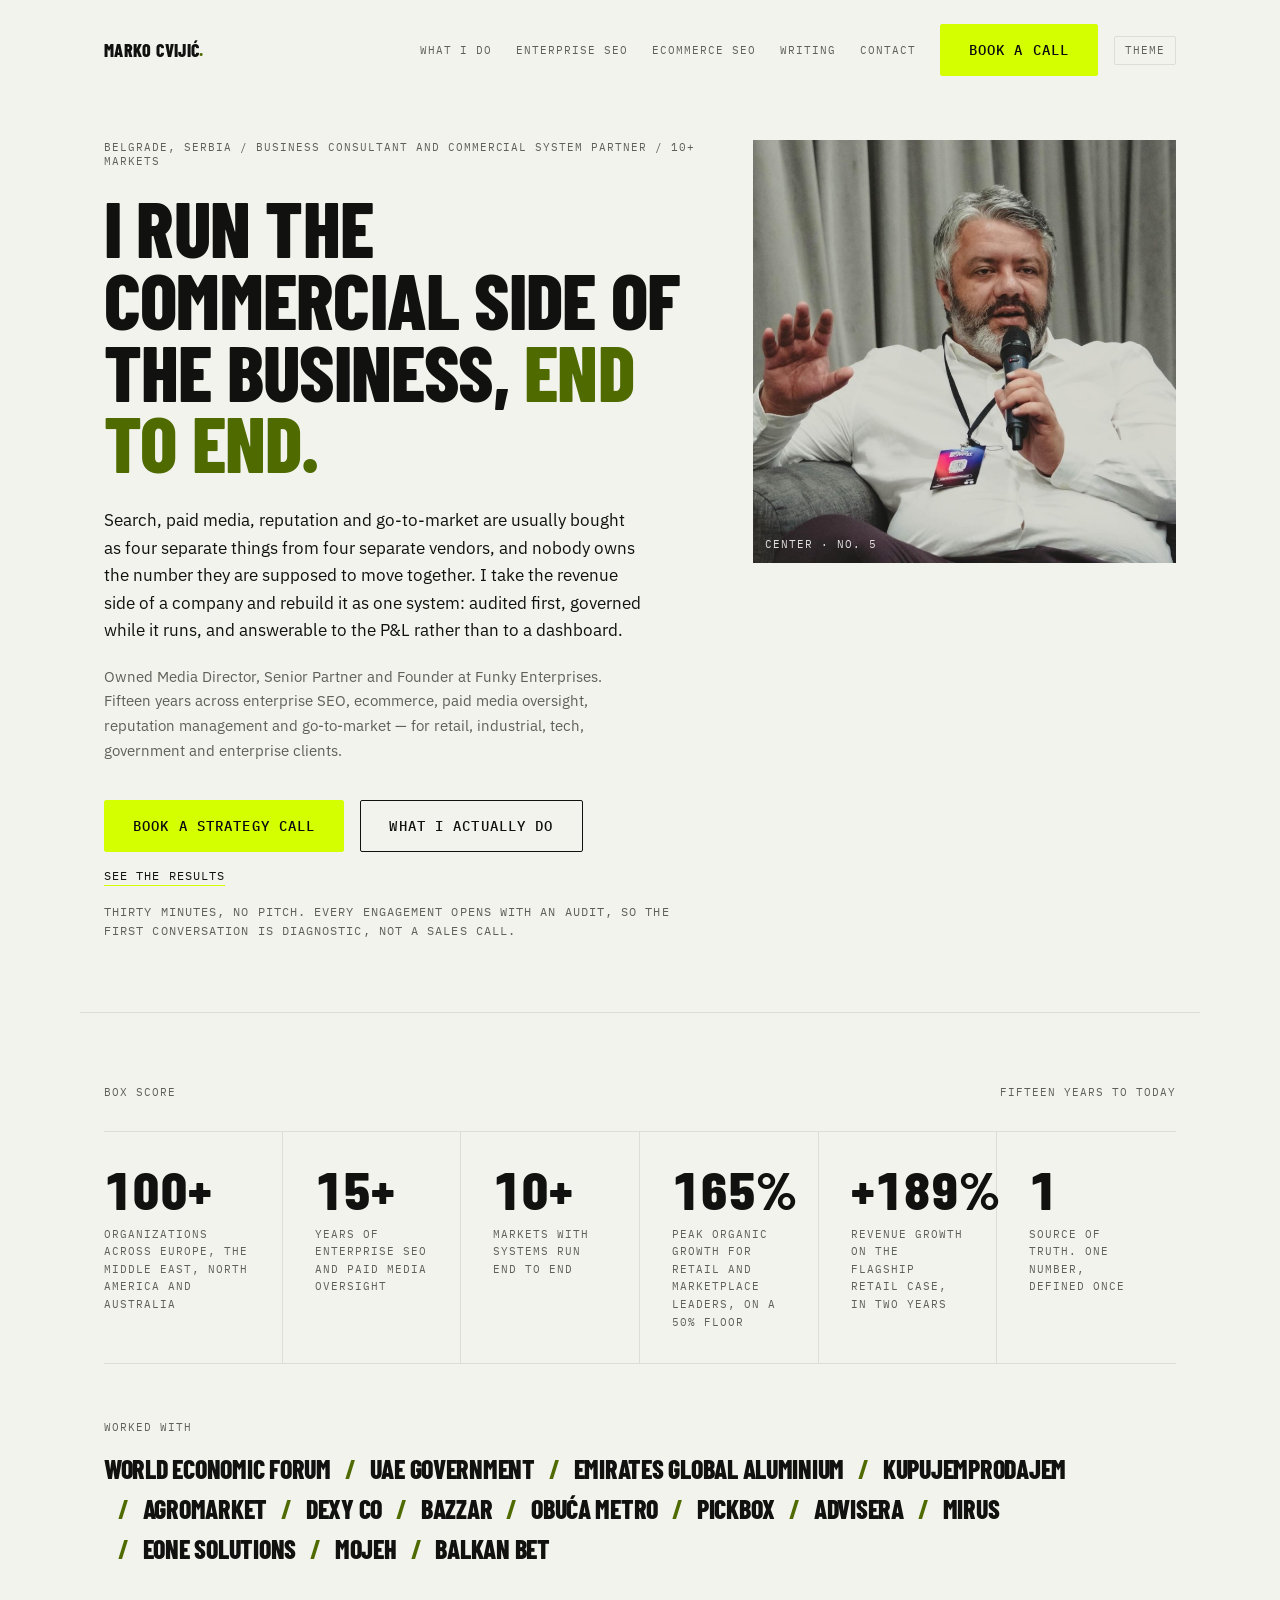
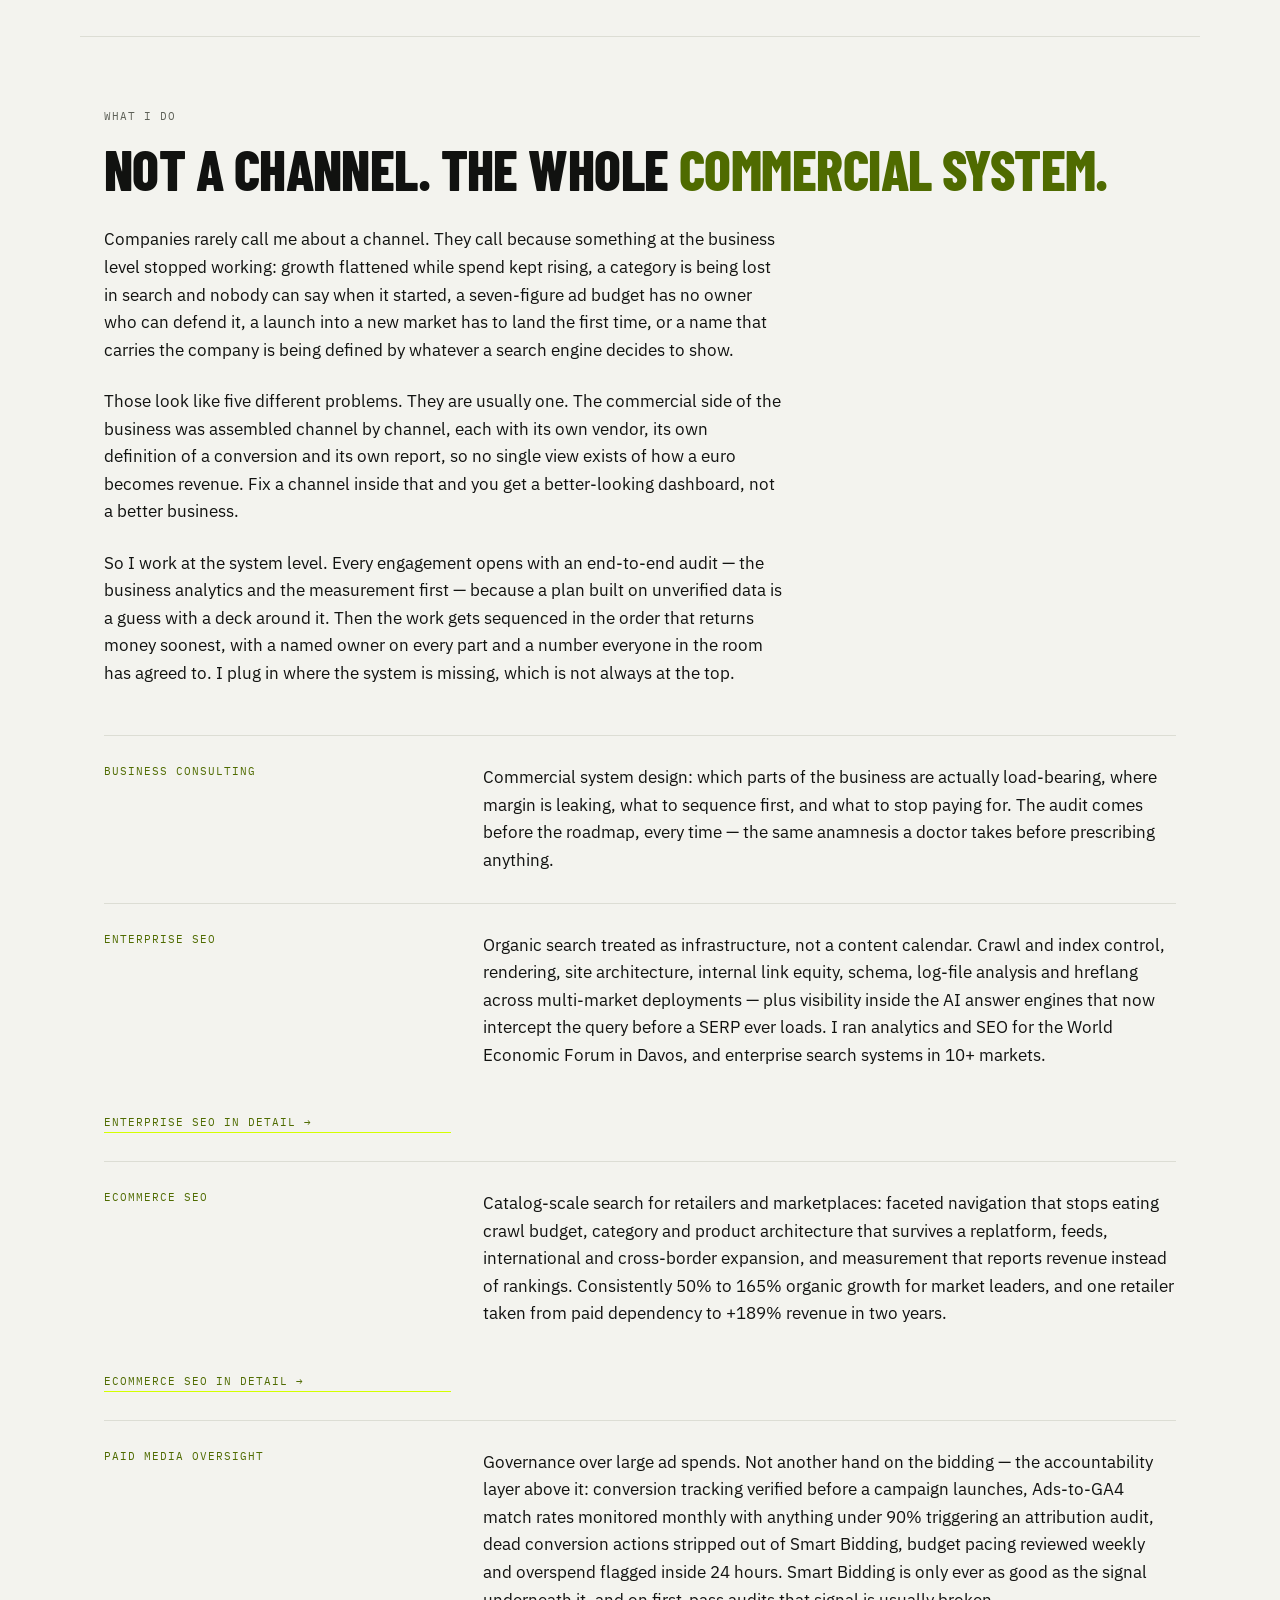
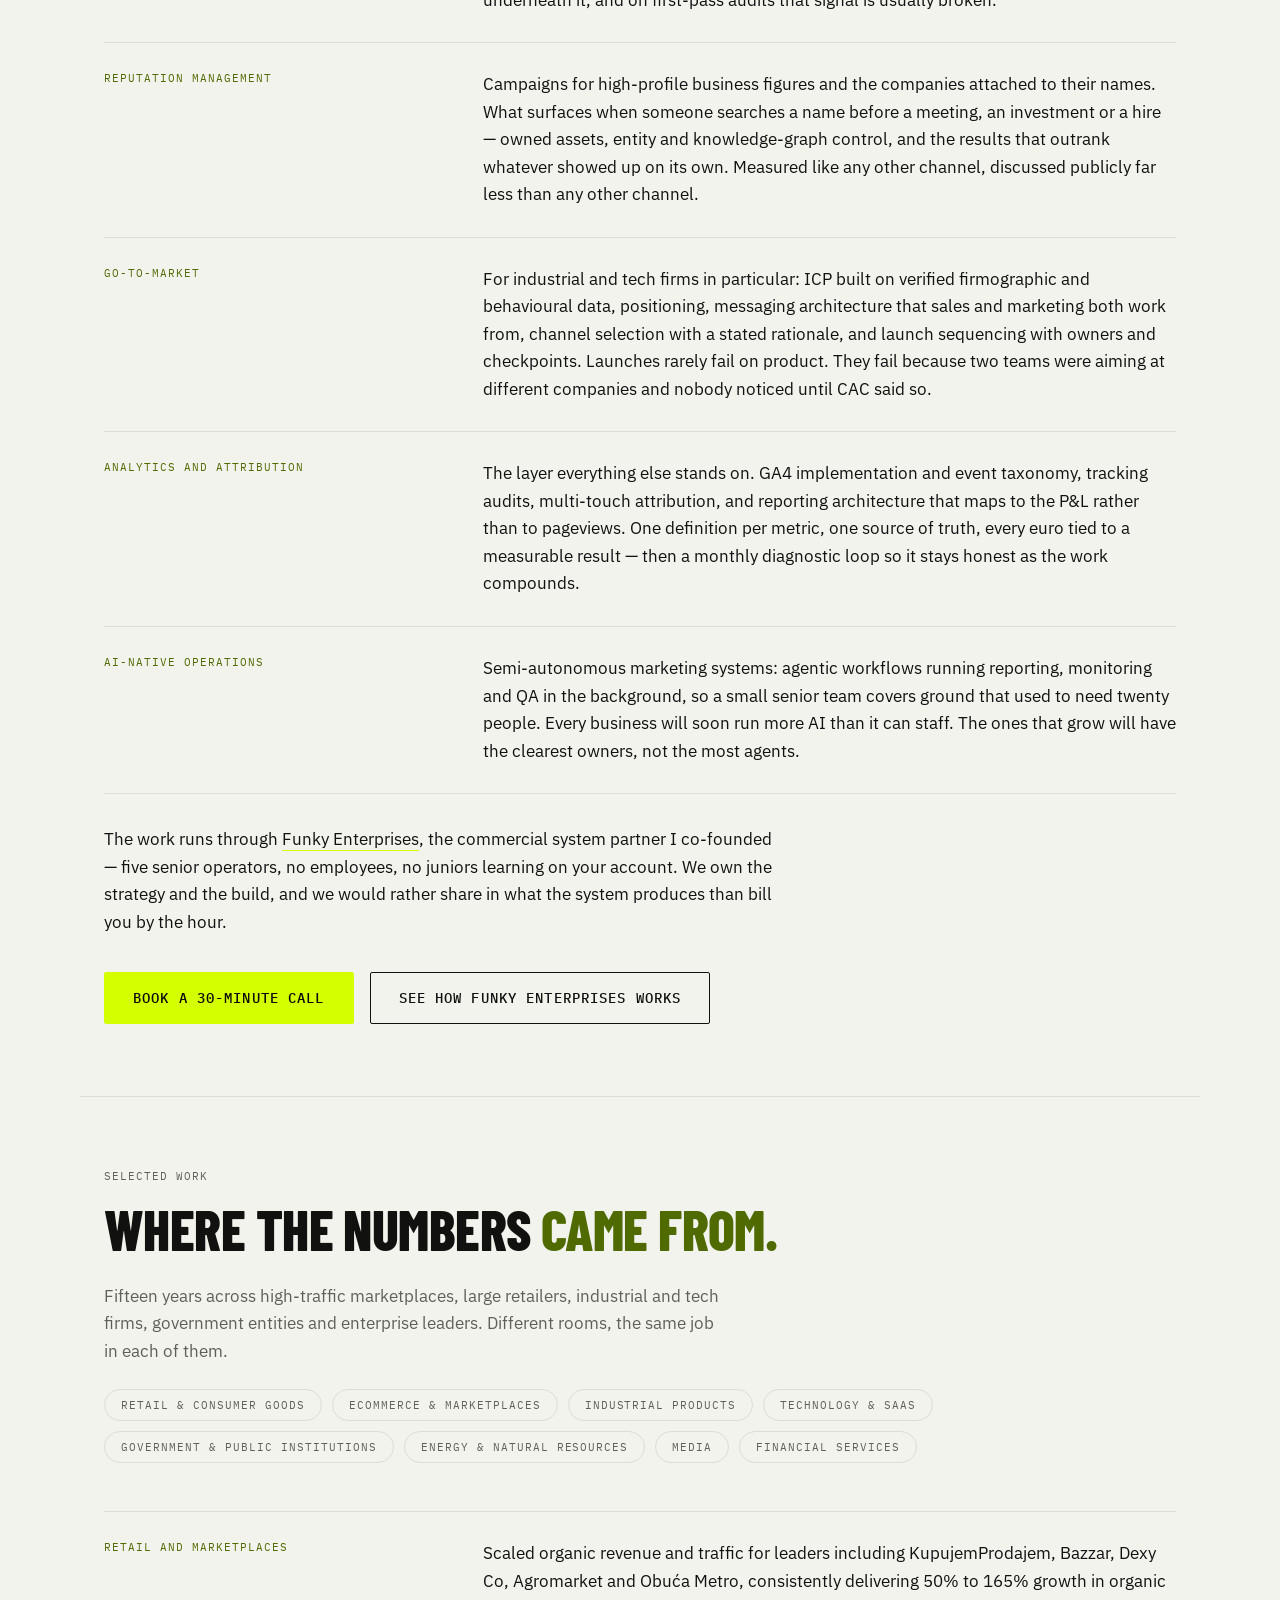
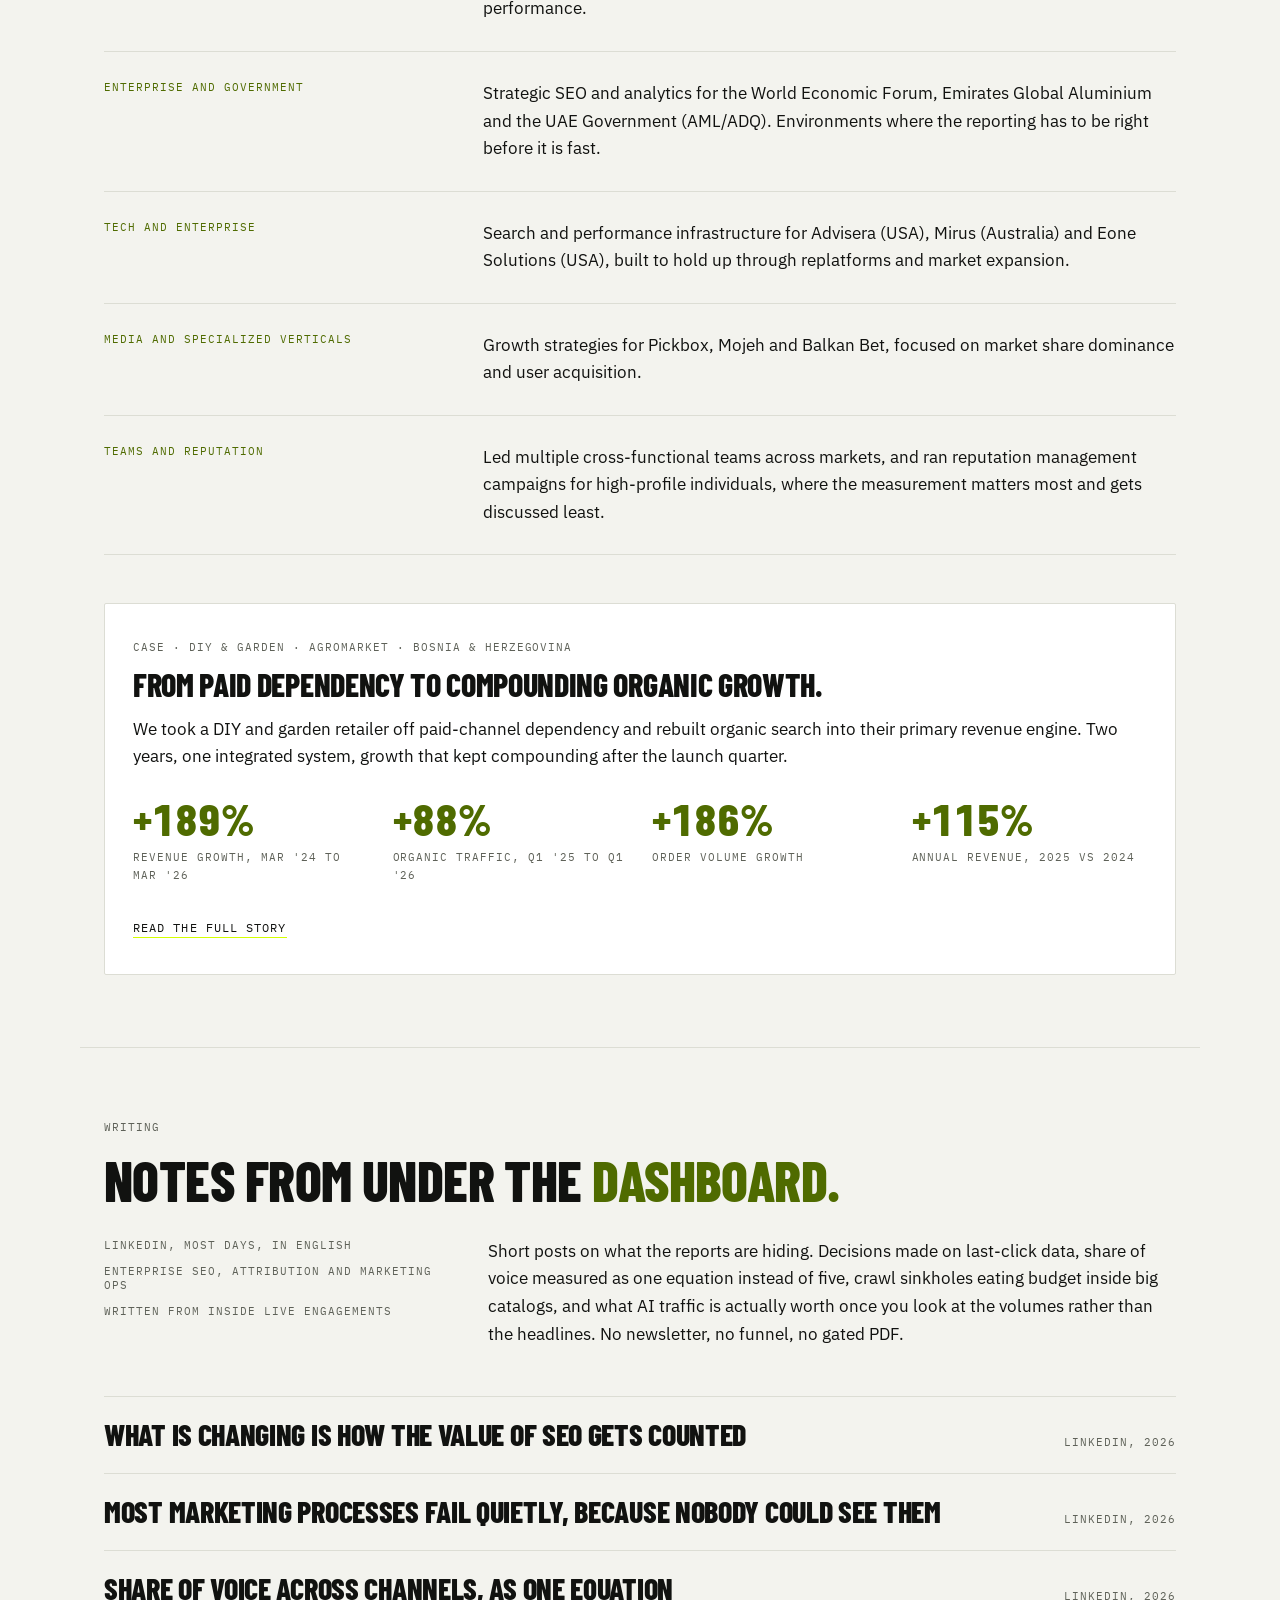
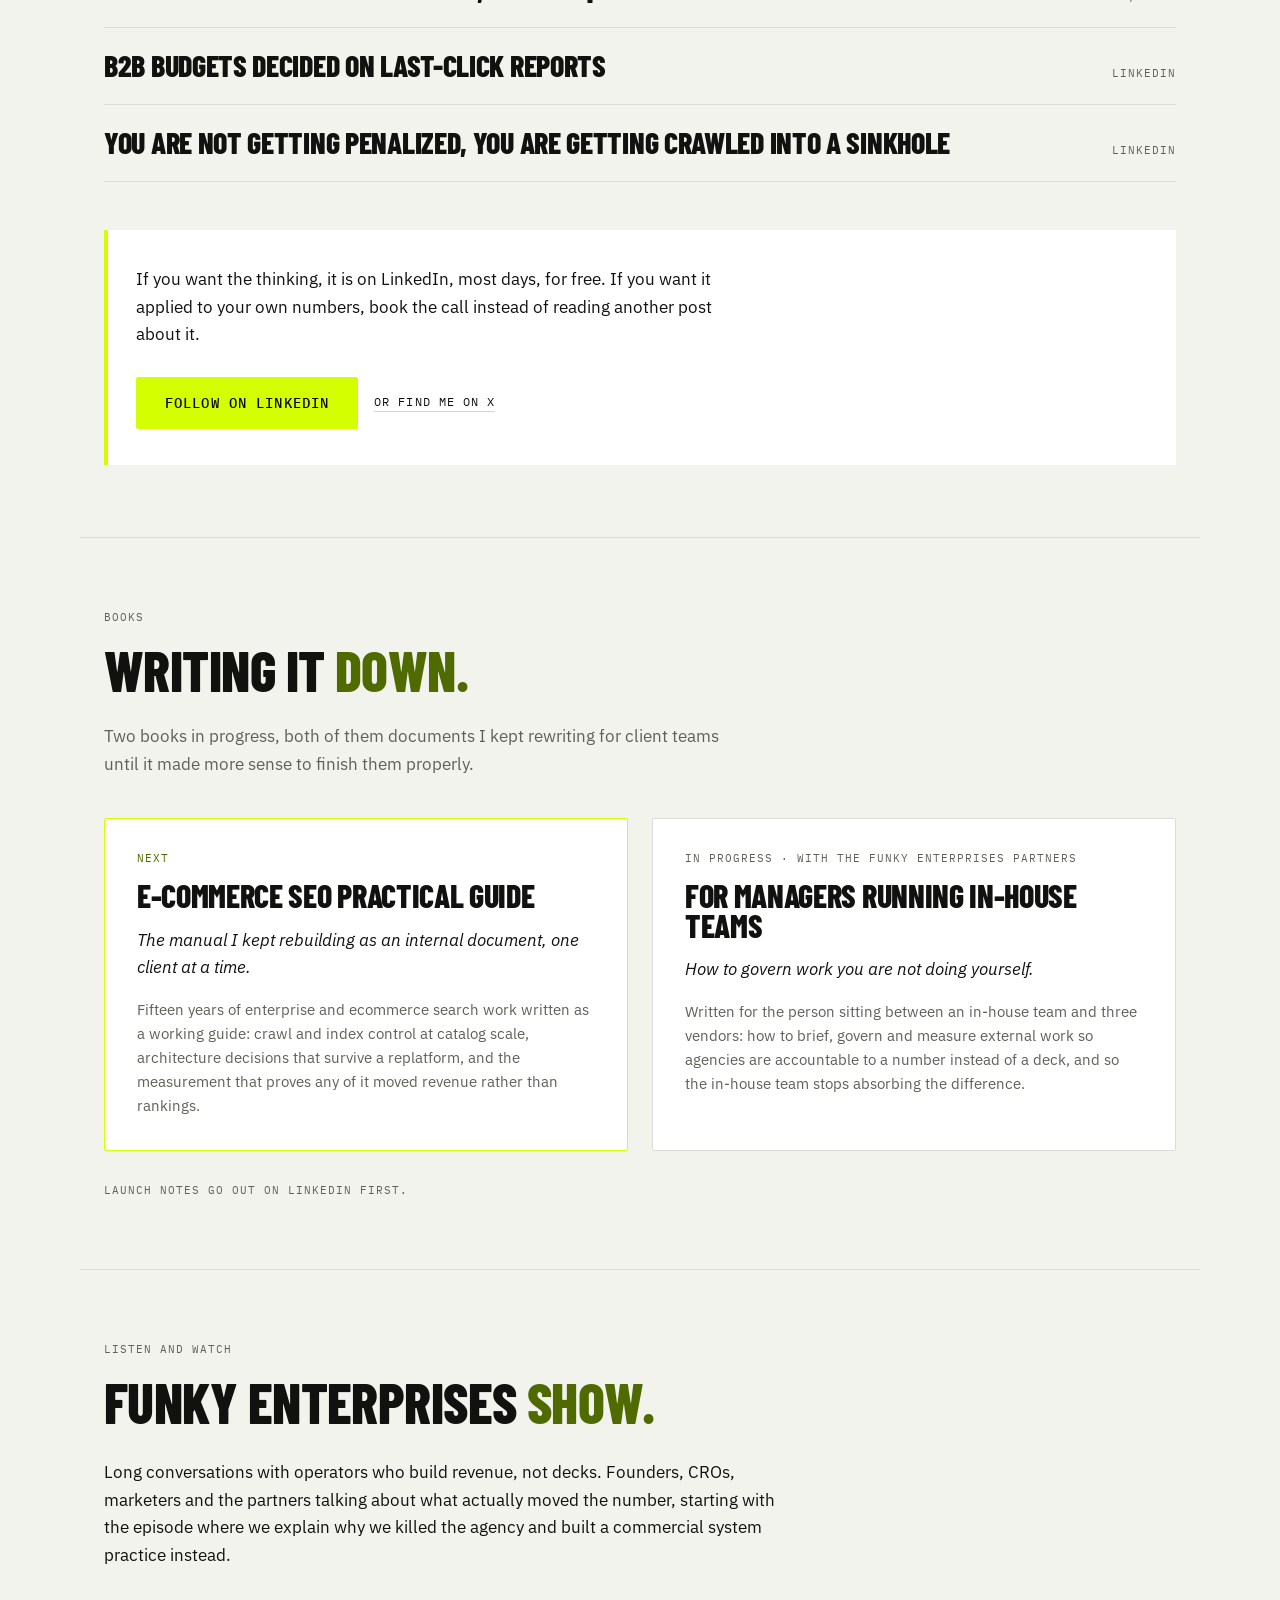
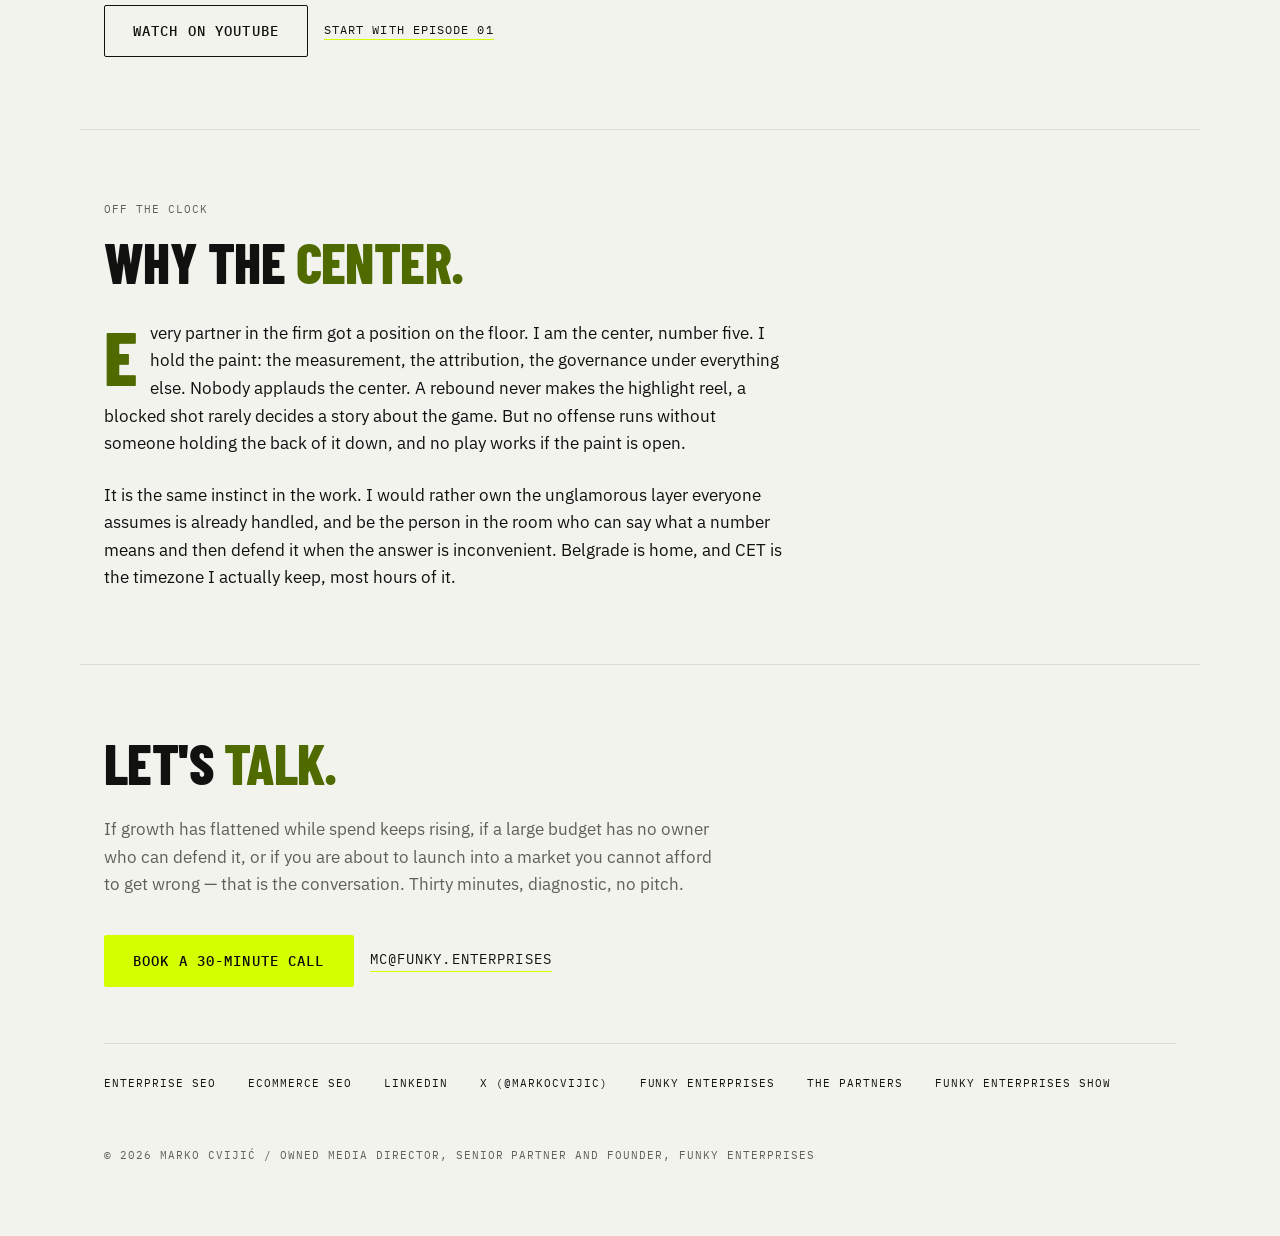
==== commit 391d7cca: "Reposition around business consulting and the full commercial system The previous headline described" ====
--- a/index.html
+++ b/index.html
@@ -3,22 +3,22 @@
 <head>
 <meta charset="utf-8">
 <meta name="viewport" content="width=device-width, initial-scale=1">
-<title>Marko Cvijić — Owned Media Director & Founding Partner, Funky Enterprises</title>
+<title>Marko Cvijić — Business Consultant & Commercial System Partner</title>
 <meta name="author" content="Marko Cvijić">
-<meta name="description" content="Marko Cvijić governs marketing operations before they scale: measurement, attribution and enterprise SEO for retail, ecommerce and enterprise teams. Owned Media Director, Senior Partner and Founder at Funky Enterprises.">
+<meta name="description" content="Business consultant and commercial system partner. Enterprise SEO, ecommerce SEO, paid media oversight for large ad spends, reputation management for high-profile figures, and go-to-market for industrial and tech firms. Senior Partner and Founder at Funky Enterprises.">
 <link rel="canonical" href="https://markocvijic.co/">
 
 <meta property="og:type" content="website">
 <meta property="og:site_name" content="Marko Cvijić">
 <meta property="og:url" content="https://markocvijic.co/">
-<meta property="og:title" content="Marko Cvijić — Owned Media Director & Founding Partner, Funky Enterprises">
-<meta property="og:description" content="Measurement, attribution and governance for companies whose growth outgrew their reporting. Fifteen years of enterprise SEO and paid media oversight across 10+ markets.">
+<meta property="og:title" content="Marko Cvijić — Business Consultant & Commercial System Partner">
+<meta property="og:description" content="I take the revenue side of a business — search, paid media, reputation, go-to-market — and turn it into one system that can be audited, governed and scaled. Fifteen years, 100+ organizations, 10+ markets.">
 <meta property="og:image" content="https://markocvijic.co/assets/marko-cvijic.jpg">
 <meta name="twitter:card" content="summary_large_image">
 <meta name="twitter:site" content="@MarkoCvijic">
 <meta name="twitter:creator" content="@MarkoCvijic">
-<meta name="twitter:title" content="Marko Cvijić — Owned Media Director & Founding Partner, Funky Enterprises">
-<meta name="twitter:description" content="Measurement, attribution and governance for companies whose growth outgrew their reporting. Fifteen years of enterprise SEO and paid media oversight across 10+ markets.">
+<meta name="twitter:title" content="Marko Cvijić — Business Consultant & Commercial System Partner">
+<meta name="twitter:description" content="I take the revenue side of a business — search, paid media, reputation, go-to-market — and turn it into one system that can be audited, governed and scaled. Fifteen years, 100+ organizations, 10+ markets.">
 <meta name="twitter:image" content="https://markocvijic.co/assets/marko-cvijic.jpg">
 
 <script>
@@ -31,11 +31,11 @@
 })();
 </script>
 
-<link rel="icon" type="image/svg+xml" href="favicon.svg">
+<link rel="icon" type="image/svg+xml" href="/favicon.svg">
 <link rel="preconnect" href="https://fonts.googleapis.com">
 <link rel="preconnect" href="https://fonts.gstatic.com" crossorigin>
 <link rel="stylesheet" href="https://fonts.googleapis.com/css2?family=Barlow+Condensed:wght@700;800&family=IBM+Plex+Mono:wght@400;500&family=IBM+Plex+Sans:wght@400;500;600&display=swap">
-<link rel="stylesheet" href="styles.css">
+<link rel="stylesheet" href="/styles.css">
 
 <script type="application/ld+json">
 {
@@ -44,7 +44,8 @@
   "name": "Marko Cvijić",
   "url": "https://markocvijic.co/",
   "image": "https://markocvijic.co/assets/marko-cvijic.jpg",
-  "jobTitle": "Owned Media Director, Senior Partner and Founder",
+  "jobTitle": "Business Consultant, Commercial System Partner, Owned Media Director",
+  "description": "Business consultant and commercial system partner. Enterprise SEO, ecommerce SEO, paid media oversight for large ad spends, reputation management for high-profile business figures, and go-to-market for industrial and tech firms.",
   "worksFor": {
     "@type": "Organization",
     "name": "Funky Enterprises",
@@ -57,11 +58,15 @@
   },
   "email": "mailto:mc@funky.enterprises",
   "knowsAbout": [
-    "Enterprise SEO governance",
-    "Marketing operations",
-    "Revenue attribution",
-    "Owned media",
-    "Ecommerce growth"
+    "Business consulting",
+    "Commercial system design",
+    "Enterprise SEO",
+    "Ecommerce SEO",
+    "Paid media oversight and budget governance",
+    "Reputation management",
+    "Go-to-market strategy",
+    "Analytics and revenue attribution",
+    "AI-native marketing operations"
   ],
   "sameAs": [
     "https://www.linkedin.com/in/markocvijic/",
@@ -75,14 +80,14 @@
 
 <!-- HEADER -->
 <header class="wrap site-header">
-  <a class="brand" href="#top">Marko Cvijić<span class="lime">.</span></a>
+  <a class="brand" href="/">Marko Cvijić<span class="lime">.</span></a>
   <button class="theme-toggle" type="button" id="theme-toggle" aria-label="Switch colour theme">Theme</button>
   <div class="header-right">
     <nav class="nav mono" aria-label="Primary">
-      <a href="#work">Work</a>
+      <a href="#work">What I do</a>
+      <a href="/enterprise-seo/">Enterprise SEO</a>
+      <a href="/ecommerce-seo/">Ecommerce SEO</a>
       <a href="#writing">Writing</a>
-      <a href="#books">Books</a>
-      <a href="#show">Show</a>
       <a href="#contact">Contact</a>
     </nav>
     <a class="btn btn-primary header-cta" href="https://calendly.com/funkyenterprises/30-minute-needs-assessment" target="_blank" rel="noopener noreferrer">Book a call</a>
@@ -94,19 +99,19 @@
   <!-- HERO -->
   <section class="wrap section hero">
     <div>
-      <p class="mono eyebrow">Belgrade, Serbia / working with enterprise, retail and ecommerce teams worldwide</p>
-      <h1 class="h hero-title">Marketing operations, <span class="lime">governed before they scale.</span></h1>
-      <p class="body hero-lede">Measurement, attribution and governance for companies whose growth has already outgrown their reporting. One source of truth, one number everyone in the room agrees on, and every euro tied to a result you can defend.</p>
-      <p class="muted hero-role">Owned Media Director, Senior Partner and Founder at Funky Enterprises. Fifteen years of enterprise SEO and paid media oversight across 10+ markets.</p>
+      <p class="mono eyebrow">Belgrade, Serbia / business consultant and commercial system partner / 10+ markets</p>
+      <h1 class="h hero-title">I run the commercial side of the business, <span class="lime">end to end.</span></h1>
+      <p class="body hero-lede">Search, paid media, reputation and go-to-market are usually bought as four separate things from four separate vendors, and nobody owns the number they are supposed to move together. I take the revenue side of a company and rebuild it as one system: audited first, governed while it runs, and answerable to the P&amp;L rather than to a dashboard.</p>
+      <p class="muted hero-role">Owned Media Director, Senior Partner and Founder at Funky Enterprises. Fifteen years across enterprise SEO, ecommerce, paid media oversight, reputation management and go-to-market — for retail, industrial, tech, government and enterprise clients.</p>
       <div class="actions">
-        <a class="btn btn-primary" href="https://calendly.com/funkyenterprises/30-minute-needs-assessment" target="_blank" rel="noopener noreferrer">Work with me</a>
-        <a class="btn btn-outline" href="https://www.linkedin.com/in/markocvijic/" target="_blank" rel="noopener noreferrer">Read on LinkedIn</a>
-        <a class="textlink" href="#work">See how I work</a>
-      </div>
-      <p class="mono muted hero-note">30-minute needs assessment. No pitch, just a look at what your reporting is hiding.</p>
+        <a class="btn btn-primary" href="https://calendly.com/funkyenterprises/30-minute-needs-assessment" target="_blank" rel="noopener noreferrer">Book a strategy call</a>
+        <a class="btn btn-outline" href="#work">What I actually do</a>
+        <a class="textlink" href="#proof">See the results</a>
+      </div>
+      <p class="mono muted hero-note">Thirty minutes, no pitch. Every engagement opens with an audit, so the first conversation is diagnostic, not a sales call.</p>
     </div>
     <figure class="portrait">
-      <img src="assets/marko-cvijic.jpg" alt="Marko Cvijić" width="800" height="800" loading="eager">
+      <img src="/assets/marko-cvijic.jpg" alt="Marko Cvijić" width="800" height="800" loading="eager">
       <figcaption class="mono">Center · No. 5</figcaption>
     </figure>
   </section>
@@ -168,37 +173,51 @@
   <!-- WHAT I DO -->
   <section id="work" class="wrap section">
     <p class="mono eyebrow">What I do</p>
-    <h2 class="h section-title">Nobody owns the <span class="lime">numbers.</span></h2>
+    <h2 class="h section-title">Not a channel. The whole <span class="lime">commercial system.</span></h2>
     <div class="body prose">
-      <p>Most companies I meet do not have a marketing problem. They have a governance problem. Four dashboards, three definitions of a conversion, and a last-click report quietly deciding next quarter's budget. Everyone is measuring. Nobody agrees.</p>
-      <p>Automation makes it worse before it makes it better. An AI stack laid over ungoverned operations does not produce clarity, it produces more output that nobody can trace back to revenue. Marketing operations have to be governed before they can be automated or scaled. That is the principle I built the firm on.</p>
-      <p>So I work underneath the strategy: the measurement, the attribution, the governance that everything else stands on. I define the numbers once, rebuild the reporting so it maps to the P&amp;L, and hand the team a system that tells them what to do next instead of what already happened. Every euro gets an owner and a result.</p>
+      <p>Companies rarely call me about a channel. They call because something at the business level stopped working: growth flattened while spend kept rising, a category is being lost in search and nobody can say when it started, a seven-figure ad budget has no owner who can defend it, a launch into a new market has to land the first time, or a name that carries the company is being defined by whatever a search engine decides to show.</p>
+      <p>Those look like five different problems. They are usually one. The commercial side of the business was assembled channel by channel, each with its own vendor, its own definition of a conversion and its own report, so no single view exists of how a euro becomes revenue. Fix a channel inside that and you get a better-looking dashboard, not a better business.</p>
+      <p>So I work at the system level. Every engagement opens with an end-to-end audit — the business analytics and the measurement first — because a plan built on unverified data is a guess with a deck around it. Then the work gets sequenced in the order that returns money soonest, with a named owner on every part and a number everyone in the room has agreed to. I plug in where the system is missing, which is not always at the top.</p>
     </div>
 
     <div class="rows">
       <div class="row">
-        <div class="mono row-key">Measurement architecture</div>
-        <p class="body">Analytics, tracking and data governance built once, documented, and owned by a name. One definition per metric, one source of truth, and no quarterly argument about whose number is right.</p>
-      </div>
-      <div class="row">
-        <div class="mono row-key">Attribution</div>
-        <p class="body">Every euro tied to a measurable result. Models that survive contact with a board meeting: what a channel actually contributed, what it merely touched, and what you would lose if you switched it off tomorrow.</p>
-      </div>
-      <div class="row">
-        <div class="mono row-key">Enterprise SEO governance</div>
-        <p class="body">Organic as infrastructure, not a content calendar. Crawl, index, architecture and internal linking at marketplace and catalog scale, with the technical debt paid down in the order that returns money first.</p>
-      </div>
-      <div class="row">
-        <div class="mono row-key">Owned media</div>
-        <p class="body">The assets you do not rent. Site, content, search and the audience that arrives without a bid, priced honestly against the paid channels it is supposed to replace.</p>
-      </div>
-      <div class="row">
-        <div class="mono row-key">AI and operations</div>
-        <p class="body">Agentic workflows that run reporting, monitoring and QA in the background. Every business will soon run more AI than it can staff. The ones that grow will have the clearest owners, not the most agents.</p>
-      </div>
-    </div>
-
-    <p class="body prose">The work runs through <a class="inlink" href="https://funky.enterprises/" target="_blank" rel="noopener noreferrer">Funky Enterprises</a>, a five-partner commercial system practice. Strategy, creative, performance, commerce and owned media, with every name on the work and no juniors learning on your account.</p>
+        <div class="mono row-key">Business consulting</div>
+        <p class="body">Commercial system design: which parts of the business are actually load-bearing, where margin is leaking, what to sequence first, and what to stop paying for. The audit comes before the roadmap, every time — the same anamnesis a doctor takes before prescribing anything.</p>
+      </div>
+      <div class="row">
+        <div class="mono row-key">Enterprise SEO</div>
+        <p class="body">Organic search treated as infrastructure, not a content calendar. Crawl and index control, rendering, site architecture, internal link equity, schema, log-file analysis and hreflang across multi-market deployments — plus visibility inside the AI answer engines that now intercept the query before a SERP ever loads. I ran analytics and SEO for the World Economic Forum in Davos, and enterprise search systems in 10+ markets.</p>
+        <a class="row-more" href="/enterprise-seo/">Enterprise SEO in detail →</a>
+      </div>
+      <div class="row">
+        <div class="mono row-key">Ecommerce SEO</div>
+        <p class="body">Catalog-scale search for retailers and marketplaces: faceted navigation that stops eating crawl budget, category and product architecture that survives a replatform, feeds, international and cross-border expansion, and measurement that reports revenue instead of rankings. Consistently 50% to 165% organic growth for market leaders, and one retailer taken from paid dependency to +189% revenue in two years.</p>
+        <a class="row-more" href="/ecommerce-seo/">Ecommerce SEO in detail →</a>
+      </div>
+      <div class="row">
+        <div class="mono row-key">Paid media oversight</div>
+        <p class="body">Governance over large ad spends. Not another hand on the bidding — the accountability layer above it: conversion tracking verified before a campaign launches, Ads-to-GA4 match rates monitored monthly with anything under 90% triggering an attribution audit, dead conversion actions stripped out of Smart Bidding, budget pacing reviewed weekly and overspend flagged inside 24 hours. Smart Bidding is only ever as good as the signal underneath it, and on first-pass audits that signal is usually broken.</p>
+      </div>
+      <div class="row">
+        <div class="mono row-key">Reputation management</div>
+        <p class="body">Campaigns for high-profile business figures and the companies attached to their names. What surfaces when someone searches a name before a meeting, an investment or a hire — owned assets, entity and knowledge-graph control, and the results that outrank whatever showed up on its own. Measured like any other channel, discussed publicly far less than any other channel.</p>
+      </div>
+      <div class="row">
+        <div class="mono row-key">Go-to-market</div>
+        <p class="body">For industrial and tech firms in particular: ICP built on verified firmographic and behavioural data, positioning, messaging architecture that sales and marketing both work from, channel selection with a stated rationale, and launch sequencing with owners and checkpoints. Launches rarely fail on product. They fail because two teams were aiming at different companies and nobody noticed until CAC said so.</p>
+      </div>
+      <div class="row">
+        <div class="mono row-key">Analytics and attribution</div>
+        <p class="body">The layer everything else stands on. GA4 implementation and event taxonomy, tracking audits, multi-touch attribution, and reporting architecture that maps to the P&amp;L rather than to pageviews. One definition per metric, one source of truth, every euro tied to a measurable result — then a monthly diagnostic loop so it stays honest as the work compounds.</p>
+      </div>
+      <div class="row">
+        <div class="mono row-key">AI-native operations</div>
+        <p class="body">Semi-autonomous marketing systems: agentic workflows running reporting, monitoring and QA in the background, so a small senior team covers ground that used to need twenty people. Every business will soon run more AI than it can staff. The ones that grow will have the clearest owners, not the most agents.</p>
+      </div>
+    </div>
+
+    <p class="body prose">The work runs through <a class="inlink" href="https://funky.enterprises/" target="_blank" rel="noopener noreferrer">Funky Enterprises</a>, the commercial system partner I co-founded — five senior operators, no employees, no juniors learning on your account. We own the strategy and the build, and we would rather share in what the system produces than bill you by the hour.</p>
     <div class="actions">
       <a class="btn btn-primary" href="https://calendly.com/funkyenterprises/30-minute-needs-assessment" target="_blank" rel="noopener noreferrer">Book a 30-minute call</a>
       <a class="btn btn-outline" href="https://funky.enterprises/" target="_blank" rel="noopener noreferrer">See how Funky Enterprises works</a>
@@ -209,7 +228,17 @@
   <section id="proof" class="wrap section">
     <p class="mono eyebrow">Selected work</p>
     <h2 class="h section-title">Where the numbers <span class="lime">came from.</span></h2>
-    <p class="body muted lede">Fifteen years across high-traffic marketplaces, large retailers, government entities and enterprise leaders. Four kinds of room, one job in each of them.</p>
+    <p class="body muted lede">Fifteen years across high-traffic marketplaces, large retailers, industrial and tech firms, government entities and enterprise leaders. Different rooms, the same job in each of them.</p>
+    <ul class="pills mono">
+      <li class="pill">Retail &amp; consumer goods</li>
+      <li class="pill">Ecommerce &amp; marketplaces</li>
+      <li class="pill">Industrial products</li>
+      <li class="pill">Technology &amp; SaaS</li>
+      <li class="pill">Government &amp; public institutions</li>
+      <li class="pill">Energy &amp; natural resources</li>
+      <li class="pill">Media</li>
+      <li class="pill">Financial services</li>
+    </ul>
 
     <div class="rows">
       <div class="row">
@@ -354,12 +383,14 @@
 <!-- FOOTER -->
 <footer id="contact" class="wrap site-footer">
   <h2 class="h footer-title">Let's <span class="lime">talk.</span></h2>
-  <p class="body muted lede">If your reporting and your revenue disagree, that is the conversation. Thirty minutes, no pitch.</p>
+  <p class="body muted lede">If growth has flattened while spend keeps rising, if a large budget has no owner who can defend it, or if you are about to launch into a market you cannot afford to get wrong — that is the conversation. Thirty minutes, diagnostic, no pitch.</p>
   <div class="actions">
     <a class="btn btn-primary" href="https://calendly.com/funkyenterprises/30-minute-needs-assessment" target="_blank" rel="noopener noreferrer">Book a 30-minute call</a>
     <a class="footer-mail" href="mailto:mc@funky.enterprises">mc@funky.enterprises</a>
   </div>
   <nav class="footer-links mono" aria-label="Elsewhere">
+    <a href="/enterprise-seo/">Enterprise SEO</a>
+    <a href="/ecommerce-seo/">Ecommerce SEO</a>
     <a href="https://www.linkedin.com/in/markocvijic/" target="_blank" rel="noopener noreferrer">LinkedIn</a>
     <a href="https://x.com/MarkoCvijic" target="_blank" rel="noopener noreferrer">X (@MarkoCvijic)</a>
     <a href="https://funky.enterprises/" target="_blank" rel="noopener noreferrer">Funky Enterprises</a>
--- a/styles.css
+++ b/styles.css
@@ -550,12 +550,17 @@
 }
 
 .client-band {
+  margin-top: 32px;
   display: flex;
   flex-wrap: wrap;
   align-items: baseline;
   gap: 10px 0;
   font-size: clamp(19px, 2.4vw, 26px);
   line-height: 1.15;
+}
+
+.clients .client-band {
+  margin-top: 0;
 }
 
 .client-band li {
@@ -818,7 +823,216 @@
 }
 
 /* --------------------------------------------------------------------------
-   15. Motion
+   15. Service pages
+   -------------------------------------------------------------------------- */
+
+.crumb {
+  display: flex;
+  flex-wrap: wrap;
+  gap: 8px 12px;
+  color: var(--muted);
+}
+
+.crumb a {
+  color: var(--muted);
+  text-decoration: none;
+}
+
+.crumb a:hover {
+  color: var(--lime-text);
+}
+
+.subhero {
+  padding-top: 48px;
+  padding-bottom: 64px;
+}
+
+.subhero-title {
+  margin-top: 20px;
+  font-size: clamp(40px, 8vw, 82px);
+}
+
+.subhero-lede {
+  margin-top: 26px;
+  max-width: 64ch;
+  font-size: 19px;
+}
+
+/* inline "read more" link inside a discipline row */
+.row-more {
+  display: inline-flex;
+  align-items: center;
+  gap: 8px;
+  margin-top: 14px;
+  font-family: var(--font-mono);
+  font-size: 11px;
+  text-transform: uppercase;
+  letter-spacing: 0.09em;
+  color: var(--lime-text);
+  text-decoration: none;
+  border-bottom: 1px solid var(--lime);
+  padding-bottom: 3px;
+}
+
+.row-more:hover {
+  opacity: 0.72;
+}
+
+/* grouped capability blocks */
+.group {
+  margin-top: 64px;
+}
+
+.group-head {
+  display: flex;
+  flex-wrap: wrap;
+  align-items: baseline;
+  gap: 8px 20px;
+  padding-bottom: 16px;
+  border-bottom: 1px solid var(--line);
+}
+
+.group-title {
+  font-size: clamp(26px, 4vw, 38px);
+}
+
+.group-note {
+  color: var(--muted);
+}
+
+.specs {
+  margin-top: 32px;
+  display: grid;
+  grid-template-columns: 1fr;
+  gap: 32px 40px;
+}
+
+.spec-key {
+  font-size: 21px;
+}
+
+.spec p {
+  margin-top: 10px;
+  color: var(--muted);
+}
+
+@media (min-width: 700px) {
+  .specs {
+    grid-template-columns: repeat(2, minmax(0, 1fr));
+  }
+}
+
+@media (min-width: 1000px) {
+  .specs-3 {
+    grid-template-columns: repeat(3, minmax(0, 1fr));
+  }
+}
+
+/* numbered operating rules */
+.rules {
+  margin-top: 40px;
+  border-top: 1px solid var(--line);
+}
+
+.rule {
+  display: grid;
+  grid-template-columns: 38px 1fr;
+  gap: 16px;
+  align-items: start;
+  padding: 20px 0;
+  border-bottom: 1px solid var(--line);
+}
+
+.rule-num {
+  padding-top: 4px;
+  color: var(--lime-text);
+}
+
+/* numbered process steps */
+.steps {
+  margin-top: 40px;
+  display: grid;
+  grid-template-columns: 1fr;
+  gap: 32px;
+}
+
+.step {
+  border-top: 2px solid var(--lime);
+  padding-top: 18px;
+}
+
+.step-num {
+  color: var(--muted);
+}
+
+.step-title {
+  margin-top: 10px;
+  font-size: 24px;
+}
+
+.step p {
+  margin-top: 10px;
+  color: var(--muted);
+}
+
+@media (min-width: 800px) {
+  .steps {
+    grid-template-columns: repeat(2, minmax(0, 1fr));
+  }
+}
+
+/* market pills */
+.pills {
+  margin-top: 24px;
+  display: flex;
+  flex-wrap: wrap;
+  gap: 10px;
+}
+
+.pill {
+  border: 1px solid var(--line);
+  border-radius: 999px;
+  padding: 8px 16px;
+  color: var(--muted);
+}
+
+/* sibling-page navigation at the foot of a service page */
+.page-nav {
+  margin-top: 56px;
+  padding-top: 32px;
+  border-top: 1px solid var(--line);
+  display: grid;
+  grid-template-columns: 1fr;
+  gap: 24px;
+}
+
+.page-nav a {
+  text-decoration: none;
+  color: var(--text);
+  border: 1px solid var(--line);
+  border-radius: 2px;
+  padding: 24px;
+  display: block;
+  transition: border-color 0.15s;
+}
+
+.page-nav a:hover {
+  border-color: var(--lime);
+}
+
+.page-nav-title {
+  margin-top: 10px;
+  font-size: 26px;
+}
+
+@media (min-width: 800px) {
+  .page-nav {
+    grid-template-columns: repeat(2, minmax(0, 1fr));
+  }
+}
+
+/* --------------------------------------------------------------------------
+   16. Motion
    -------------------------------------------------------------------------- */
 
 @media (prefers-reduced-motion: reduce) {
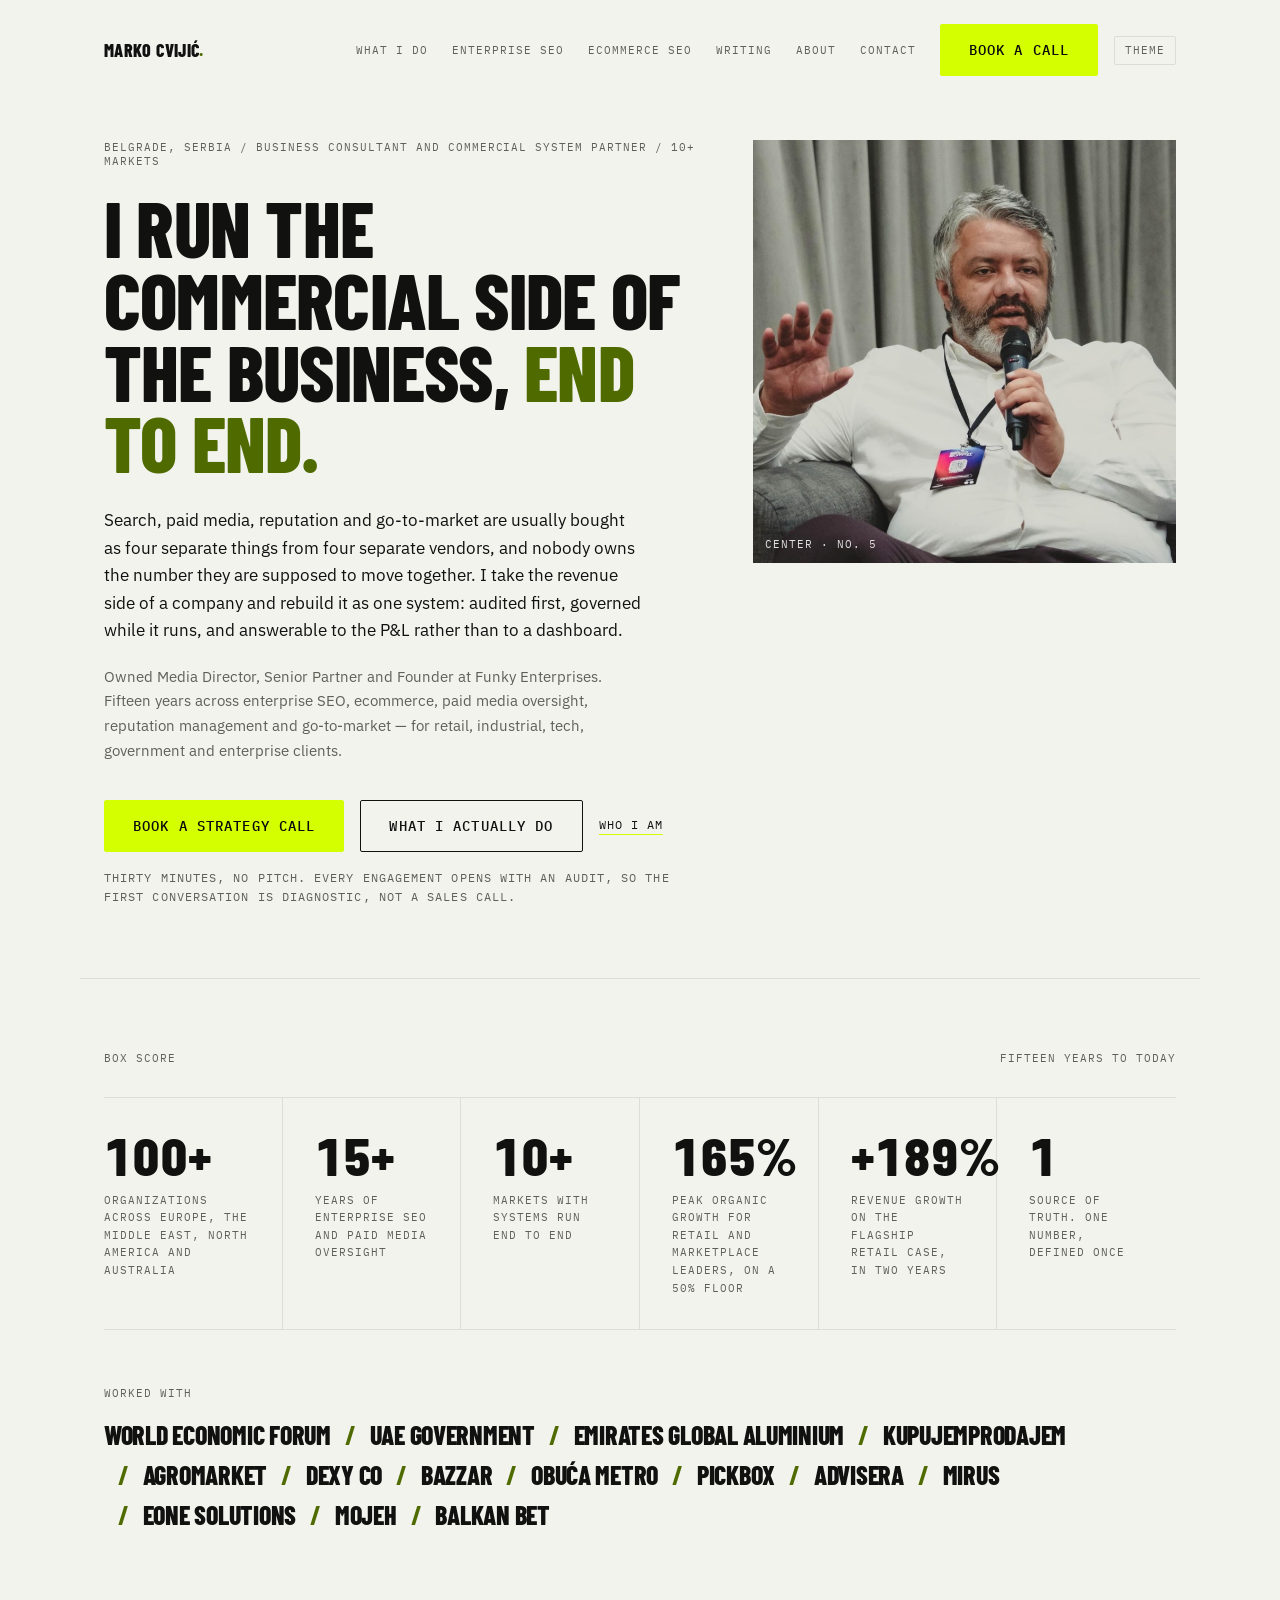
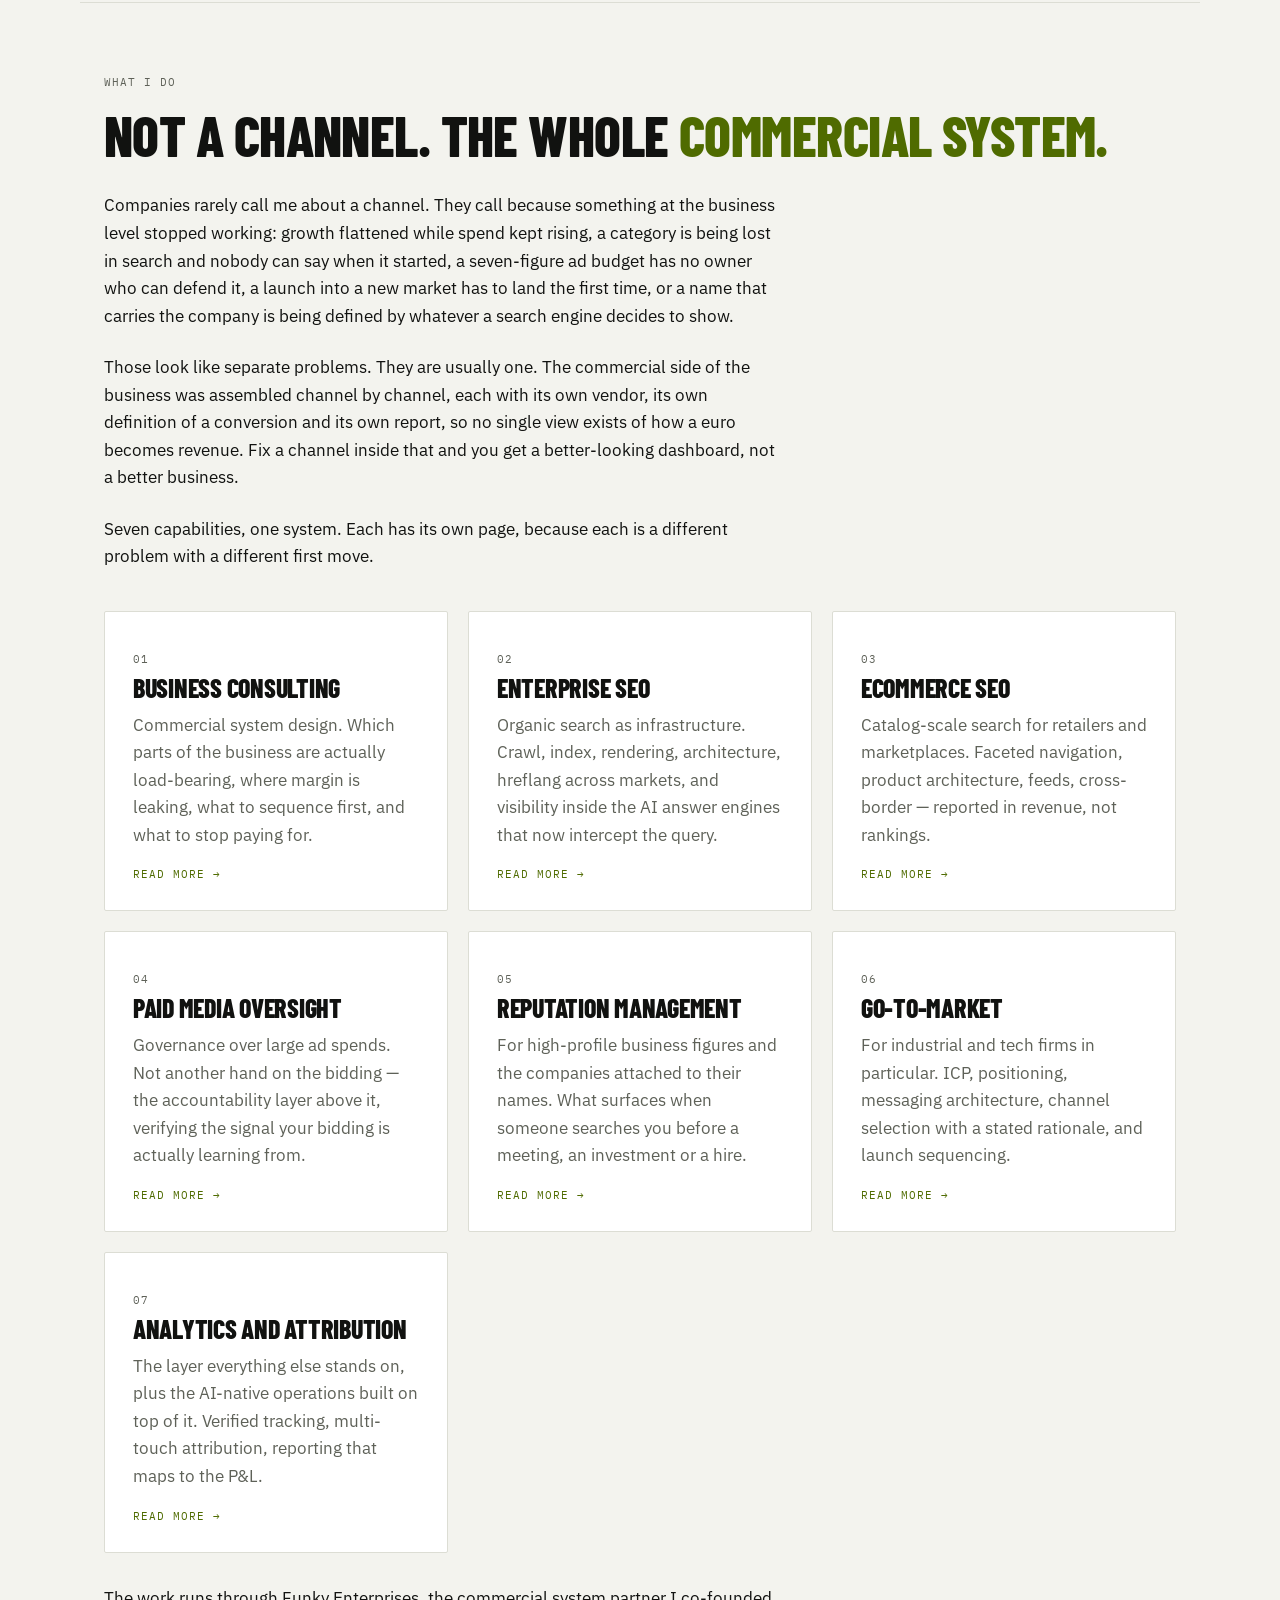
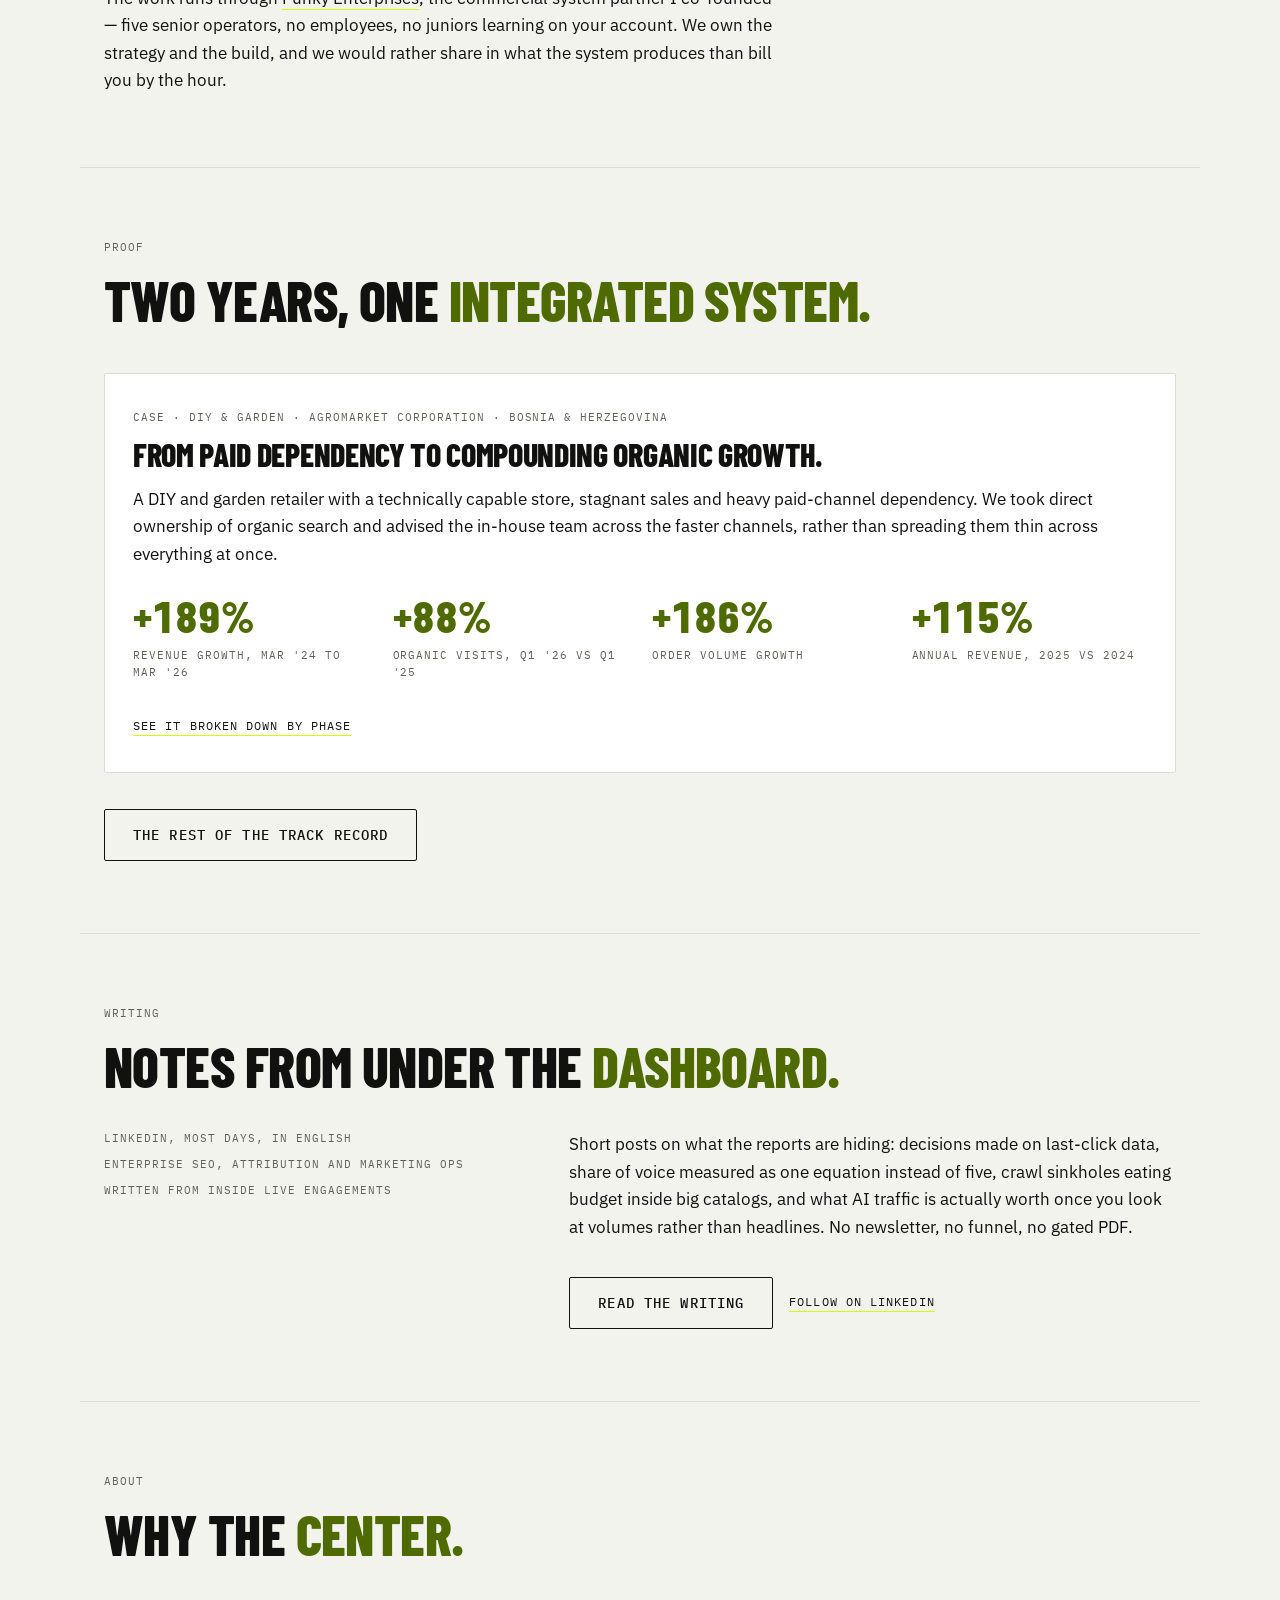
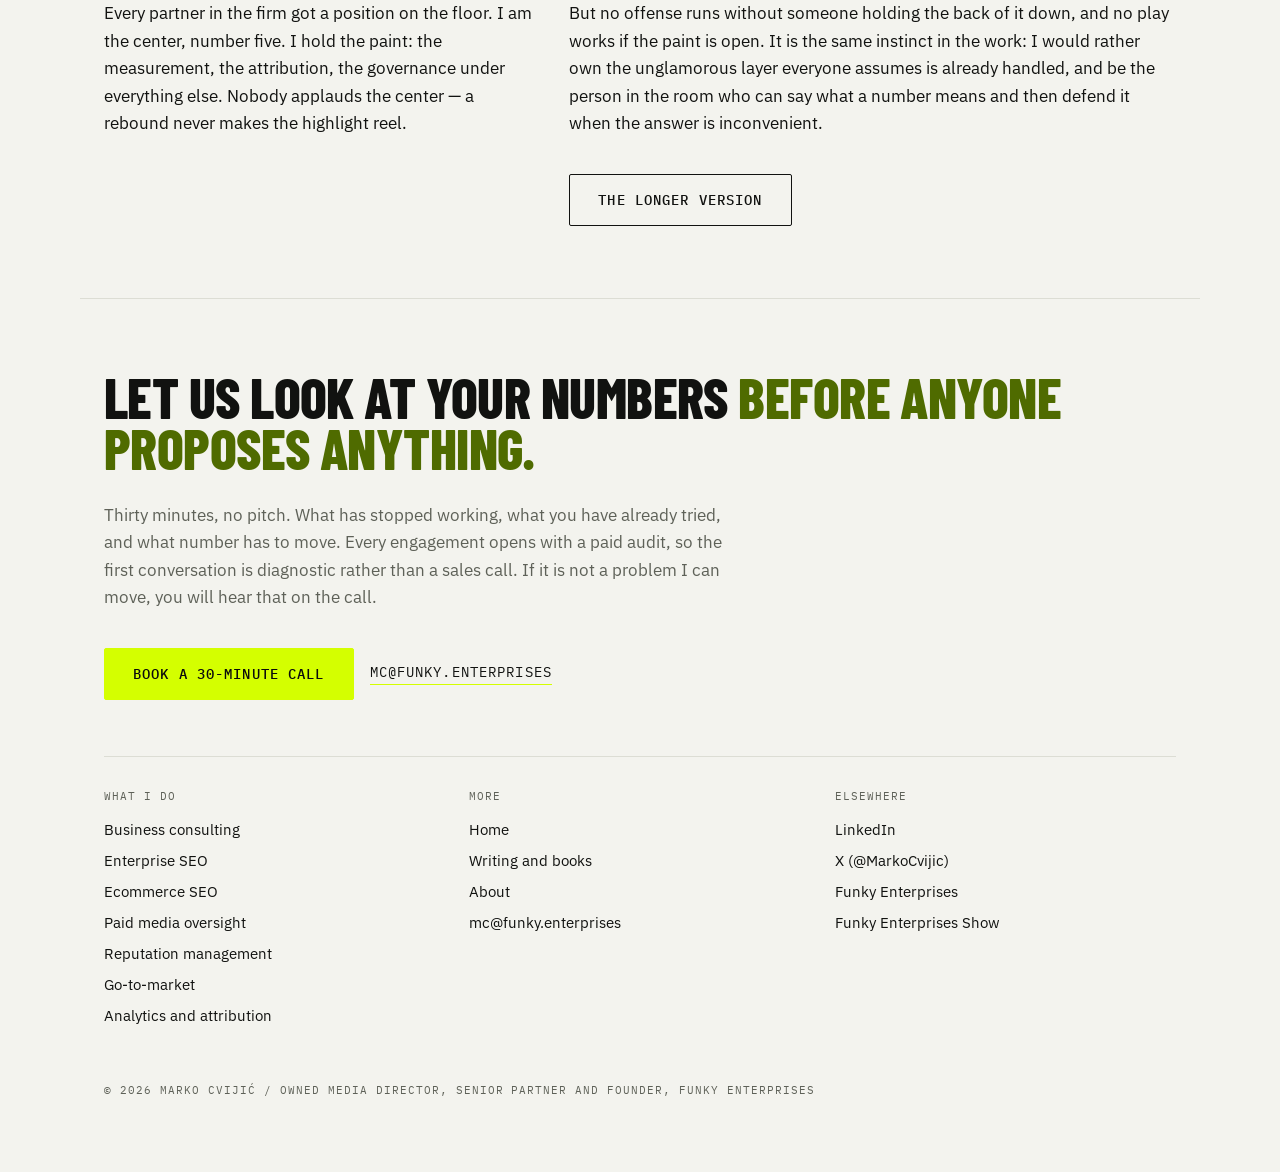
==== commit 136ee8d8: "Split the single-pager into a real page architecture The homepage was carrying every capability, the" ====
--- a/index.html
+++ b/index.html
@@ -8,7 +8,7 @@
 <meta name="description" content="Business consultant and commercial system partner. Enterprise SEO, ecommerce SEO, paid media oversight for large ad spends, reputation management for high-profile figures, and go-to-market for industrial and tech firms. Senior Partner and Founder at Funky Enterprises.">
 <link rel="canonical" href="https://markocvijic.co/">
 
-<meta property="og:type" content="website">
+<meta property="og:type" content="profile">
 <meta property="og:site_name" content="Marko Cvijić">
 <meta property="og:url" content="https://markocvijic.co/">
 <meta property="og:title" content="Marko Cvijić — Business Consultant & Commercial System Partner">
@@ -78,17 +78,17 @@
 </head>
 <body>
 
-<!-- HEADER -->
 <header class="wrap site-header">
   <a class="brand" href="/">Marko Cvijić<span class="lime">.</span></a>
   <button class="theme-toggle" type="button" id="theme-toggle" aria-label="Switch colour theme">Theme</button>
   <div class="header-right">
     <nav class="nav mono" aria-label="Primary">
-      <a href="#work">What I do</a>
+      <a href="/#services">What I do</a>
       <a href="/enterprise-seo/">Enterprise SEO</a>
       <a href="/ecommerce-seo/">Ecommerce SEO</a>
-      <a href="#writing">Writing</a>
-      <a href="#contact">Contact</a>
+      <a href="/writing/">Writing</a>
+      <a href="/about/">About</a>
+      <a href="/#contact">Contact</a>
     </nav>
     <a class="btn btn-primary header-cta" href="https://calendly.com/funkyenterprises/30-minute-needs-assessment" target="_blank" rel="noopener noreferrer">Book a call</a>
   </div>
@@ -105,8 +105,8 @@
       <p class="muted hero-role">Owned Media Director, Senior Partner and Founder at Funky Enterprises. Fifteen years across enterprise SEO, ecommerce, paid media oversight, reputation management and go-to-market — for retail, industrial, tech, government and enterprise clients.</p>
       <div class="actions">
         <a class="btn btn-primary" href="https://calendly.com/funkyenterprises/30-minute-needs-assessment" target="_blank" rel="noopener noreferrer">Book a strategy call</a>
-        <a class="btn btn-outline" href="#work">What I actually do</a>
-        <a class="textlink" href="#proof">See the results</a>
+        <a class="btn btn-outline" href="#services">What I actually do</a>
+        <a class="textlink" href="/about/">Who I am</a>
       </div>
       <p class="mono muted hero-note">Thirty minutes, no pitch. Every engagement opens with an audit, so the first conversation is diagnostic, not a sales call.</p>
     </div>
@@ -170,103 +170,72 @@
     </div>
   </section>
 
-  <!-- WHAT I DO -->
-  <section id="work" class="wrap section">
+  <!-- SERVICES -->
+  <section id="services" class="wrap section">
     <p class="mono eyebrow">What I do</p>
     <h2 class="h section-title">Not a channel. The whole <span class="lime">commercial system.</span></h2>
     <div class="body prose">
       <p>Companies rarely call me about a channel. They call because something at the business level stopped working: growth flattened while spend kept rising, a category is being lost in search and nobody can say when it started, a seven-figure ad budget has no owner who can defend it, a launch into a new market has to land the first time, or a name that carries the company is being defined by whatever a search engine decides to show.</p>
-      <p>Those look like five different problems. They are usually one. The commercial side of the business was assembled channel by channel, each with its own vendor, its own definition of a conversion and its own report, so no single view exists of how a euro becomes revenue. Fix a channel inside that and you get a better-looking dashboard, not a better business.</p>
-      <p>So I work at the system level. Every engagement opens with an end-to-end audit — the business analytics and the measurement first — because a plan built on unverified data is a guess with a deck around it. Then the work gets sequenced in the order that returns money soonest, with a named owner on every part and a number everyone in the room has agreed to. I plug in where the system is missing, which is not always at the top.</p>
-    </div>
-
-    <div class="rows">
-      <div class="row">
-        <div class="mono row-key">Business consulting</div>
-        <p class="body">Commercial system design: which parts of the business are actually load-bearing, where margin is leaking, what to sequence first, and what to stop paying for. The audit comes before the roadmap, every time — the same anamnesis a doctor takes before prescribing anything.</p>
-      </div>
-      <div class="row">
-        <div class="mono row-key">Enterprise SEO</div>
-        <p class="body">Organic search treated as infrastructure, not a content calendar. Crawl and index control, rendering, site architecture, internal link equity, schema, log-file analysis and hreflang across multi-market deployments — plus visibility inside the AI answer engines that now intercept the query before a SERP ever loads. I ran analytics and SEO for the World Economic Forum in Davos, and enterprise search systems in 10+ markets.</p>
-        <a class="row-more" href="/enterprise-seo/">Enterprise SEO in detail →</a>
-      </div>
-      <div class="row">
-        <div class="mono row-key">Ecommerce SEO</div>
-        <p class="body">Catalog-scale search for retailers and marketplaces: faceted navigation that stops eating crawl budget, category and product architecture that survives a replatform, feeds, international and cross-border expansion, and measurement that reports revenue instead of rankings. Consistently 50% to 165% organic growth for market leaders, and one retailer taken from paid dependency to +189% revenue in two years.</p>
-        <a class="row-more" href="/ecommerce-seo/">Ecommerce SEO in detail →</a>
-      </div>
-      <div class="row">
-        <div class="mono row-key">Paid media oversight</div>
-        <p class="body">Governance over large ad spends. Not another hand on the bidding — the accountability layer above it: conversion tracking verified before a campaign launches, Ads-to-GA4 match rates monitored monthly with anything under 90% triggering an attribution audit, dead conversion actions stripped out of Smart Bidding, budget pacing reviewed weekly and overspend flagged inside 24 hours. Smart Bidding is only ever as good as the signal underneath it, and on first-pass audits that signal is usually broken.</p>
-      </div>
-      <div class="row">
-        <div class="mono row-key">Reputation management</div>
-        <p class="body">Campaigns for high-profile business figures and the companies attached to their names. What surfaces when someone searches a name before a meeting, an investment or a hire — owned assets, entity and knowledge-graph control, and the results that outrank whatever showed up on its own. Measured like any other channel, discussed publicly far less than any other channel.</p>
-      </div>
-      <div class="row">
-        <div class="mono row-key">Go-to-market</div>
-        <p class="body">For industrial and tech firms in particular: ICP built on verified firmographic and behavioural data, positioning, messaging architecture that sales and marketing both work from, channel selection with a stated rationale, and launch sequencing with owners and checkpoints. Launches rarely fail on product. They fail because two teams were aiming at different companies and nobody noticed until CAC said so.</p>
-      </div>
-      <div class="row">
-        <div class="mono row-key">Analytics and attribution</div>
-        <p class="body">The layer everything else stands on. GA4 implementation and event taxonomy, tracking audits, multi-touch attribution, and reporting architecture that maps to the P&amp;L rather than to pageviews. One definition per metric, one source of truth, every euro tied to a measurable result — then a monthly diagnostic loop so it stays honest as the work compounds.</p>
-      </div>
-      <div class="row">
-        <div class="mono row-key">AI-native operations</div>
-        <p class="body">Semi-autonomous marketing systems: agentic workflows running reporting, monitoring and QA in the background, so a small senior team covers ground that used to need twenty people. Every business will soon run more AI than it can staff. The ones that grow will have the clearest owners, not the most agents.</p>
-      </div>
+      <p>Those look like separate problems. They are usually one. The commercial side of the business was assembled channel by channel, each with its own vendor, its own definition of a conversion and its own report, so no single view exists of how a euro becomes revenue. Fix a channel inside that and you get a better-looking dashboard, not a better business.</p>
+      <p>Seven capabilities, one system. Each has its own page, because each is a different problem with a different first move.</p>
+    </div>
+
+    <div class="svcs">
+      <a class="svc" href="/business-consulting/">
+        <p class="mono svc-num">01</p>
+        <h3 class="h svc-title">Business consulting</h3>
+        <p class="body">Commercial system design. Which parts of the business are actually load-bearing, where margin is leaking, what to sequence first, and what to stop paying for.</p>
+        <span class="svc-go">Read more →</span>
+      </a>
+      <a class="svc" href="/enterprise-seo/">
+        <p class="mono svc-num">02</p>
+        <h3 class="h svc-title">Enterprise SEO</h3>
+        <p class="body">Organic search as infrastructure. Crawl, index, rendering, architecture, hreflang across markets, and visibility inside the AI answer engines that now intercept the query.</p>
+        <span class="svc-go">Read more →</span>
+      </a>
+      <a class="svc" href="/ecommerce-seo/">
+        <p class="mono svc-num">03</p>
+        <h3 class="h svc-title">Ecommerce SEO</h3>
+        <p class="body">Catalog-scale search for retailers and marketplaces. Faceted navigation, product architecture, feeds, cross-border — reported in revenue, not rankings.</p>
+        <span class="svc-go">Read more →</span>
+      </a>
+      <a class="svc" href="/paid-media-oversight/">
+        <p class="mono svc-num">04</p>
+        <h3 class="h svc-title">Paid media oversight</h3>
+        <p class="body">Governance over large ad spends. Not another hand on the bidding — the accountability layer above it, verifying the signal your bidding is actually learning from.</p>
+        <span class="svc-go">Read more →</span>
+      </a>
+      <a class="svc" href="/reputation-management/">
+        <p class="mono svc-num">05</p>
+        <h3 class="h svc-title">Reputation management</h3>
+        <p class="body">For high-profile business figures and the companies attached to their names. What surfaces when someone searches you before a meeting, an investment or a hire.</p>
+        <span class="svc-go">Read more →</span>
+      </a>
+      <a class="svc" href="/go-to-market/">
+        <p class="mono svc-num">06</p>
+        <h3 class="h svc-title">Go-to-market</h3>
+        <p class="body">For industrial and tech firms in particular. ICP, positioning, messaging architecture, channel selection with a stated rationale, and launch sequencing.</p>
+        <span class="svc-go">Read more →</span>
+      </a>
+      <a class="svc" href="/analytics-attribution/">
+        <p class="mono svc-num">07</p>
+        <h3 class="h svc-title">Analytics and attribution</h3>
+        <p class="body">The layer everything else stands on, plus the AI-native operations built on top of it. Verified tracking, multi-touch attribution, reporting that maps to the P&amp;L.</p>
+        <span class="svc-go">Read more →</span>
+      </a>
     </div>
 
     <p class="body prose">The work runs through <a class="inlink" href="https://funky.enterprises/" target="_blank" rel="noopener noreferrer">Funky Enterprises</a>, the commercial system partner I co-founded — five senior operators, no employees, no juniors learning on your account. We own the strategy and the build, and we would rather share in what the system produces than bill you by the hour.</p>
-    <div class="actions">
-      <a class="btn btn-primary" href="https://calendly.com/funkyenterprises/30-minute-needs-assessment" target="_blank" rel="noopener noreferrer">Book a 30-minute call</a>
-      <a class="btn btn-outline" href="https://funky.enterprises/" target="_blank" rel="noopener noreferrer">See how Funky Enterprises works</a>
-    </div>
-  </section>
-
-  <!-- SELECTED WORK -->
-  <section id="proof" class="wrap section">
-    <p class="mono eyebrow">Selected work</p>
-    <h2 class="h section-title">Where the numbers <span class="lime">came from.</span></h2>
-    <p class="body muted lede">Fifteen years across high-traffic marketplaces, large retailers, industrial and tech firms, government entities and enterprise leaders. Different rooms, the same job in each of them.</p>
-    <ul class="pills mono">
-      <li class="pill">Retail &amp; consumer goods</li>
-      <li class="pill">Ecommerce &amp; marketplaces</li>
-      <li class="pill">Industrial products</li>
-      <li class="pill">Technology &amp; SaaS</li>
-      <li class="pill">Government &amp; public institutions</li>
-      <li class="pill">Energy &amp; natural resources</li>
-      <li class="pill">Media</li>
-      <li class="pill">Financial services</li>
-    </ul>
-
-    <div class="rows">
-      <div class="row">
-        <div class="mono row-key">Retail and marketplaces</div>
-        <p class="body">Scaled organic revenue and traffic for leaders including KupujemProdajem, Bazzar, Dexy Co, Agromarket and Obuća Metro, consistently delivering 50% to 165% growth in organic performance.</p>
-      </div>
-      <div class="row">
-        <div class="mono row-key">Enterprise and government</div>
-        <p class="body">Strategic SEO and analytics for the World Economic Forum, Emirates Global Aluminium and the UAE Government (AML/ADQ). Environments where the reporting has to be right before it is fast.</p>
-      </div>
-      <div class="row">
-        <div class="mono row-key">Tech and enterprise</div>
-        <p class="body">Search and performance infrastructure for Advisera (USA), Mirus (Australia) and Eone Solutions (USA), built to hold up through replatforms and market expansion.</p>
-      </div>
-      <div class="row">
-        <div class="mono row-key">Media and specialized verticals</div>
-        <p class="body">Growth strategies for Pickbox, Mojeh and Balkan Bet, focused on market share dominance and user acquisition.</p>
-      </div>
-      <div class="row">
-        <div class="mono row-key">Teams and reputation</div>
-        <p class="body">Led multiple cross-functional teams across markets, and ran reputation management campaigns for high-profile individuals, where the measurement matters most and gets discussed least.</p>
-      </div>
-    </div>
-
+  </section>
+
+  <!-- CASE -->
+  <section class="wrap section">
+    <p class="mono eyebrow">Proof</p>
+    <h2 class="h section-title">Two years, one <span class="lime">integrated system.</span></h2>
     <div class="case">
-      <p class="mono muted">Case · DIY &amp; Garden · Agromarket · Bosnia &amp; Herzegovina</p>
+      <p class="mono muted">Case · DIY &amp; Garden · Agromarket Corporation · Bosnia &amp; Herzegovina</p>
       <h3 class="h card-title">From paid dependency to compounding organic growth.</h3>
-      <p class="body card-body">We took a DIY and garden retailer off paid-channel dependency and rebuilt organic search into their primary revenue engine. Two years, one integrated system, growth that kept compounding after the launch quarter.</p>
+      <p class="body card-body">A DIY and garden retailer with a technically capable store, stagnant sales and heavy paid-channel dependency. We took direct ownership of organic search and advised the in-house team across the faster channels, rather than spreading them thin across everything at once.</p>
       <div class="case-stats">
         <div>
           <div class="case-stat-value">+189%</div>
@@ -274,7 +243,7 @@
         </div>
         <div>
           <div class="case-stat-value">+88%</div>
-          <p class="case-stat-label mono">Organic traffic, Q1 '25 to Q1 '26</p>
+          <p class="case-stat-label mono">Organic visits, Q1 '26 vs Q1 '25</p>
         </div>
         <div>
           <div class="case-stat-value">+186%</div>
@@ -286,117 +255,96 @@
         </div>
       </div>
       <div class="actions">
-        <a class="textlink" href="https://funky.enterprises/case-studies/diy-garden" target="_blank" rel="noopener noreferrer">Read the full story</a>
-      </div>
-    </div>
-  </section>
-  <!-- WRITING -->
-  <section id="writing" class="wrap section">
+        <a class="textlink" href="/ecommerce-seo/">See it broken down by phase</a>
+      </div>
+    </div>
+    <div class="actions">
+      <a class="btn btn-outline" href="/about/">The rest of the track record</a>
+    </div>
+  </section>
+
+  <!-- WRITING TEASER -->
+  <section class="wrap section">
     <p class="mono eyebrow">Writing</p>
     <h2 class="h section-title">Notes from under the <span class="lime">dashboard.</span></h2>
-    <div class="writing-intro">
-      <ul class="mono writing-facts">
-        <li>LinkedIn, most days, in English</li>
-        <li>Enterprise SEO, attribution and marketing ops</li>
-        <li>Written from inside live engagements</li>
-      </ul>
-      <p class="body">Short posts on what the reports are hiding. Decisions made on last-click data, share of voice measured as one equation instead of five, crawl sinkholes eating budget inside big catalogs, and what AI traffic is actually worth once you look at the volumes rather than the headlines. No newsletter, no funnel, no gated PDF.</p>
-    </div>
-
-    <div class="posts">
-      <a class="post" href="https://www.linkedin.com/posts/markocvijic_whats-changing-is-how-the-value-of-seo-as-activity-7490776272122351616-GH_i" target="_blank" rel="noopener noreferrer">
-        <span class="h post-title">What is changing is how the value of SEO gets counted</span>
-        <span class="mono post-meta">LinkedIn, 2026</span>
-      </a>
-      <a class="post" href="https://www.linkedin.com/posts/markocvijic_majority-of-marketing-processes-fail-quietly-activity-7475446380824530944-GIPf" target="_blank" rel="noopener noreferrer">
-        <span class="h post-title">Most marketing processes fail quietly, because nobody could see them</span>
-        <span class="mono post-meta">LinkedIn, 2026</span>
-      </a>
-      <a class="post" href="https://www.linkedin.com/posts/markocvijic_weve-always-measured-share-of-voice-across-activity-7484517390035283968-s708" target="_blank" rel="noopener noreferrer">
-        <span class="h post-title">Share of voice across channels, as one equation</span>
-        <span class="mono post-meta">LinkedIn, 2026</span>
-      </a>
-      <a class="post" href="https://www.linkedin.com/posts/markocvijic_same-pattern-we-see-across-legacy-b2b-verticals-activity-7458482529226973184-7vjA" target="_blank" rel="noopener noreferrer">
-        <span class="h post-title">B2B budgets decided on last-click reports</span>
-        <span class="mono post-meta">LinkedIn</span>
-      </a>
-      <a class="post" href="https://www.linkedin.com/posts/markocvijic_youre-not-getting-penalized-youre-getting-activity-7328344435275001857-YWFF" target="_blank" rel="noopener noreferrer">
-        <span class="h post-title">You are not getting penalized, you are getting crawled into a sinkhole</span>
-        <span class="mono post-meta">LinkedIn</span>
-      </a>
-    </div>
-
-    <div class="callout">
-      <p class="body" style="max-width:62ch">If you want the thinking, it is on LinkedIn, most days, for free. If you want it applied to your own numbers, book the call instead of reading another post about it.</p>
-      <div class="actions">
-        <a class="btn btn-primary" href="https://www.linkedin.com/in/markocvijic/" target="_blank" rel="noopener noreferrer">Follow on LinkedIn</a>
-        <a class="textlink" href="https://x.com/MarkoCvijic" target="_blank" rel="noopener noreferrer">Or find me on X</a>
-      </div>
-    </div>
-  </section>
-
-  <!-- BOOKS -->
-  <section id="books" class="wrap section">
-    <p class="mono eyebrow">Books</p>
-    <h2 class="h section-title">Writing it <span class="lime">down.</span></h2>
-    <p class="body muted lede">Two books in progress, both of them documents I kept rewriting for client teams until it made more sense to finish them properly.</p>
-    <div class="cards cards-2">
-      <div class="card card-accent">
-        <div class="mono lime">Next</div>
-        <h3 class="h card-title">E-commerce SEO Practical Guide</h3>
-        <p class="body italic card-body">The manual I kept rebuilding as an internal document, one client at a time.</p>
-        <p class="small card-note">Fifteen years of enterprise and ecommerce search work written as a working guide: crawl and index control at catalog scale, architecture decisions that survive a replatform, and the measurement that proves any of it moved revenue rather than rankings.</p>
-      </div>
-      <div class="card">
-        <div class="mono muted">In progress · with the Funky Enterprises partners</div>
-        <h3 class="h card-title">For managers running in-house teams</h3>
-        <p class="body italic card-body">How to govern work you are not doing yourself.</p>
-        <p class="small card-note">Written for the person sitting between an in-house team and three vendors: how to brief, govern and measure external work so agencies are accountable to a number instead of a deck, and so the in-house team stops absorbing the difference.</p>
-      </div>
-    </div>
-    <p class="mono muted" style="margin-top:32px">Launch notes go out on LinkedIn first.</p>
-  </section>
-
-  <!-- SHOW -->
-  <section id="show" class="wrap section">
-    <p class="mono eyebrow">Listen and watch</p>
-    <h2 class="h section-title">Funky Enterprises <span class="lime">Show.</span></h2>
-    <p class="body prose">Long conversations with operators who build revenue, not decks. Founders, CROs, marketers and the partners talking about what actually moved the number, starting with the episode where we explain why we killed the agency and built a commercial system practice instead.</p>
-    <div class="actions">
-      <a class="btn btn-outline" href="https://www.youtube.com/channel/UC0qSXbNRgglmzqdhXdpuM3g" target="_blank" rel="noopener noreferrer">Watch on YouTube</a>
-      <a class="textlink" href="https://www.youtube.com/watch?v=z9tpumhujy0" target="_blank" rel="noopener noreferrer">Start with episode 01</a>
-    </div>
-  </section>
-
-  <!-- OFF THE CLOCK -->
-  <section id="off" class="wrap section">
-    <p class="mono eyebrow">Off the clock</p>
+    <div class="teaser">
+      <div>
+        <ul class="mono writing-facts">
+          <li>LinkedIn, most days, in English</li>
+          <li>Enterprise SEO, attribution and marketing ops</li>
+          <li>Written from inside live engagements</li>
+        </ul>
+      </div>
+      <div>
+        <p class="body">Short posts on what the reports are hiding: decisions made on last-click data, share of voice measured as one equation instead of five, crawl sinkholes eating budget inside big catalogs, and what AI traffic is actually worth once you look at volumes rather than headlines. No newsletter, no funnel, no gated PDF.</p>
+        <div class="actions">
+          <a class="btn btn-outline" href="/writing/">Read the writing</a>
+          <a class="textlink" href="https://www.linkedin.com/in/markocvijic/" target="_blank" rel="noopener noreferrer">Follow on LinkedIn</a>
+        </div>
+      </div>
+    </div>
+  </section>
+
+  <!-- ABOUT TEASER -->
+  <section class="wrap section">
+    <p class="mono eyebrow">About</p>
     <h2 class="h section-title">Why the <span class="lime">center.</span></h2>
-    <div class="body prose">
-      <p class="dropcap">Every partner in the firm got a position on the floor. I am the center, number five. I hold the paint: the measurement, the attribution, the governance under everything else. Nobody applauds the center. A rebound never makes the highlight reel, a blocked shot rarely decides a story about the game. But no offense runs without someone holding the back of it down, and no play works if the paint is open.</p>
-      <p>It is the same instinct in the work. I would rather own the unglamorous layer everyone assumes is already handled, and be the person in the room who can say what a number means and then defend it when the answer is inconvenient. Belgrade is home, and CET is the timezone I actually keep, most hours of it.</p>
+    <div class="teaser">
+      <div>
+        <p class="body">Every partner in the firm got a position on the floor. I am the center, number five. I hold the paint: the measurement, the attribution, the governance under everything else. Nobody applauds the center — a rebound never makes the highlight reel.</p>
+      </div>
+      <div>
+        <p class="body">But no offense runs without someone holding the back of it down, and no play works if the paint is open. It is the same instinct in the work: I would rather own the unglamorous layer everyone assumes is already handled, and be the person in the room who can say what a number means and then defend it when the answer is inconvenient.</p>
+        <div class="actions">
+          <a class="btn btn-outline" href="/about/">The longer version</a>
+        </div>
+      </div>
     </div>
   </section>
 
 </main>
 
-<!-- FOOTER -->
 <footer id="contact" class="wrap site-footer">
-  <h2 class="h footer-title">Let's <span class="lime">talk.</span></h2>
-  <p class="body muted lede">If growth has flattened while spend keeps rising, if a large budget has no owner who can defend it, or if you are about to launch into a market you cannot afford to get wrong — that is the conversation. Thirty minutes, diagnostic, no pitch.</p>
+  <h2 class="h footer-title">Let us look at your numbers <span class="lime">before anyone proposes anything.</span></h2>
+  <p class="body muted lede">Thirty minutes, no pitch. What has stopped working, what you have already tried, and what number has to move. Every engagement opens with a paid audit, so the first conversation is diagnostic rather than a sales call. If it is not a problem I can move, you will hear that on the call.</p>
   <div class="actions">
     <a class="btn btn-primary" href="https://calendly.com/funkyenterprises/30-minute-needs-assessment" target="_blank" rel="noopener noreferrer">Book a 30-minute call</a>
     <a class="footer-mail" href="mailto:mc@funky.enterprises">mc@funky.enterprises</a>
   </div>
-  <nav class="footer-links mono" aria-label="Elsewhere">
-    <a href="/enterprise-seo/">Enterprise SEO</a>
-    <a href="/ecommerce-seo/">Ecommerce SEO</a>
-    <a href="https://www.linkedin.com/in/markocvijic/" target="_blank" rel="noopener noreferrer">LinkedIn</a>
-    <a href="https://x.com/MarkoCvijic" target="_blank" rel="noopener noreferrer">X (@MarkoCvijic)</a>
-    <a href="https://funky.enterprises/" target="_blank" rel="noopener noreferrer">Funky Enterprises</a>
-    <a href="https://funky.enterprises/team/marko-cvijic" target="_blank" rel="noopener noreferrer">The Partners</a>
-    <a href="https://www.youtube.com/channel/UC0qSXbNRgglmzqdhXdpuM3g" target="_blank" rel="noopener noreferrer">Funky Enterprises Show</a>
-  </nav>
+
+  <div class="footer-cols">
+    <div class="footer-col">
+      <p class="mono footer-col-title">What I do</p>
+      <ul>
+        <li><a href="/business-consulting/">Business consulting</a></li>
+        <li><a href="/enterprise-seo/">Enterprise SEO</a></li>
+        <li><a href="/ecommerce-seo/">Ecommerce SEO</a></li>
+        <li><a href="/paid-media-oversight/">Paid media oversight</a></li>
+        <li><a href="/reputation-management/">Reputation management</a></li>
+        <li><a href="/go-to-market/">Go-to-market</a></li>
+        <li><a href="/analytics-attribution/">Analytics and attribution</a></li>
+      </ul>
+    </div>
+    <div class="footer-col">
+      <p class="mono footer-col-title">More</p>
+      <ul>
+        <li><a href="/">Home</a></li>
+        <li><a href="/writing/">Writing and books</a></li>
+        <li><a href="/about/">About</a></li>
+        <li><a href="mailto:mc@funky.enterprises">mc@funky.enterprises</a></li>
+      </ul>
+    </div>
+    <div class="footer-col">
+      <p class="mono footer-col-title">Elsewhere</p>
+      <ul>
+        <li><a href="https://www.linkedin.com/in/markocvijic/" target="_blank" rel="noopener noreferrer">LinkedIn</a></li>
+        <li><a href="https://x.com/MarkoCvijic" target="_blank" rel="noopener noreferrer">X (@MarkoCvijic)</a></li>
+        <li><a href="https://funky.enterprises/" target="_blank" rel="noopener noreferrer">Funky Enterprises</a></li>
+        <li><a href="https://www.youtube.com/channel/UC0qSXbNRgglmzqdhXdpuM3g" target="_blank" rel="noopener noreferrer">Funky Enterprises Show</a></li>
+      </ul>
+    </div>
+  </div>
+
   <p class="mono copyright">© 2026 Marko Cvijić / Owned Media Director, Senior Partner and Founder, Funky Enterprises</p>
 </footer>
 
--- a/styles.css
+++ b/styles.css
@@ -160,10 +160,6 @@
 
 .italic {
   font-style: italic;
-}
-
-.nums {
-  font-variant-numeric: tabular-nums;
 }
 
 .dropcap::first-letter {
@@ -599,7 +595,12 @@
 @media (min-width: 700px) {
   .row {
     grid-template-columns: 4fr 8fr;
-    gap: 32px;
+    gap: 0 32px;
+  }
+
+  /* keep the "read more" link under the description, not under the label */
+  .row > .row-more {
+    grid-column: 2;
   }
 }
 
@@ -703,26 +704,12 @@
    12. Writing list
    -------------------------------------------------------------------------- */
 
-.writing-intro {
-  margin-top: 32px;
-  display: grid;
-  grid-template-columns: 1fr;
-  gap: 32px;
-}
-
 .writing-facts {
   color: var(--muted);
 }
 
 .writing-facts li + li {
   margin-top: 12px;
-}
-
-@media (min-width: 1000px) {
-  .writing-intro {
-    grid-template-columns: 4fr 8fr;
-    gap: 40px;
-  }
 }
 
 .posts {
@@ -758,21 +745,7 @@
 }
 
 /* --------------------------------------------------------------------------
-   13. Stage / plain list rows
-   -------------------------------------------------------------------------- */
-
-.list-rows {
-  margin-top: 16px;
-  border-top: 1px solid var(--line);
-}
-
-.list-rows p {
-  padding: 16px 0;
-  border-bottom: 1px solid var(--line);
-}
-
-/* --------------------------------------------------------------------------
-   14. Footer
+   13. Footer
    -------------------------------------------------------------------------- */
 
 .site-footer {
@@ -798,24 +771,6 @@
   padding-bottom: 3px;
 }
 
-.footer-links {
-  margin-top: 56px;
-  padding-top: 32px;
-  border-top: 1px solid var(--line);
-  display: flex;
-  flex-wrap: wrap;
-  gap: 16px 32px;
-}
-
-.footer-links a {
-  color: var(--text);
-  text-decoration: none;
-}
-
-.footer-links a:hover {
-  opacity: 0.7;
-}
-
 .copyright {
   margin-top: 56px;
   color: var(--muted);
@@ -823,7 +778,7 @@
 }
 
 /* --------------------------------------------------------------------------
-   15. Service pages
+   14. Service pages
    -------------------------------------------------------------------------- */
 
 .crumb {
@@ -861,6 +816,7 @@
 /* inline "read more" link inside a discipline row */
 .row-more {
   display: inline-flex;
+  justify-self: start;
   align-items: center;
   gap: 8px;
   margin-top: 14px;
@@ -922,12 +878,6 @@
   }
 }
 
-@media (min-width: 1000px) {
-  .specs-3 {
-    grid-template-columns: repeat(3, minmax(0, 1fr));
-  }
-}
-
 /* numbered operating rules */
 .rules {
   margin-top: 40px;
@@ -1032,6 +982,118 @@
 }
 
 /* --------------------------------------------------------------------------
+   15. Service index, footer sitemap, teasers
+   -------------------------------------------------------------------------- */
+
+.svcs {
+  margin-top: 40px;
+  display: grid;
+  grid-template-columns: 1fr;
+  gap: 20px;
+}
+
+.svc {
+  display: block;
+  padding: 28px;
+  background-color: var(--surface);
+  border: 1px solid var(--line);
+  border-radius: 2px;
+  color: var(--text);
+  text-decoration: none;
+  transition: border-color 0.15s;
+}
+
+.svc:hover {
+  border-color: var(--lime);
+}
+
+.svc-num {
+  color: var(--muted);
+}
+
+.svc-title {
+  margin-top: 10px;
+  font-size: 26px;
+}
+
+.svc p {
+  margin-top: 12px;
+  color: var(--muted);
+}
+
+.svc-go {
+  display: inline-block;
+  margin-top: 18px;
+  font-family: var(--font-mono);
+  font-size: 11px;
+  text-transform: uppercase;
+  letter-spacing: 0.09em;
+  color: var(--lime-text);
+}
+
+@media (min-width: 700px) {
+  .svcs {
+    grid-template-columns: repeat(2, minmax(0, 1fr));
+  }
+}
+
+@media (min-width: 1040px) {
+  .svcs {
+    grid-template-columns: repeat(3, minmax(0, 1fr));
+  }
+}
+
+/* footer sitemap */
+.footer-cols {
+  margin-top: 56px;
+  padding-top: 32px;
+  border-top: 1px solid var(--line);
+  display: grid;
+  grid-template-columns: 1fr;
+  gap: 32px 24px;
+}
+
+.footer-col-title {
+  margin-bottom: 16px;
+  color: var(--muted);
+}
+
+.footer-col ul {
+  display: grid;
+  gap: 11px;
+}
+
+.footer-col a {
+  font-size: 15px;
+  color: var(--text);
+  text-decoration: none;
+}
+
+.footer-col a:hover {
+  color: var(--lime-text);
+}
+
+@media (min-width: 700px) {
+  .footer-cols {
+    grid-template-columns: repeat(3, minmax(0, 1fr));
+  }
+}
+
+/* condensed block that points at a full page */
+.teaser {
+  margin-top: 40px;
+  display: grid;
+  grid-template-columns: 1fr;
+  gap: 32px;
+}
+
+@media (min-width: 900px) {
+  .teaser {
+    grid-template-columns: 5fr 7fr;
+  }
+}
+
+/* --------------------------------------------------------------------------
    16. Motion
    -------------------------------------------------------------------------- */
 
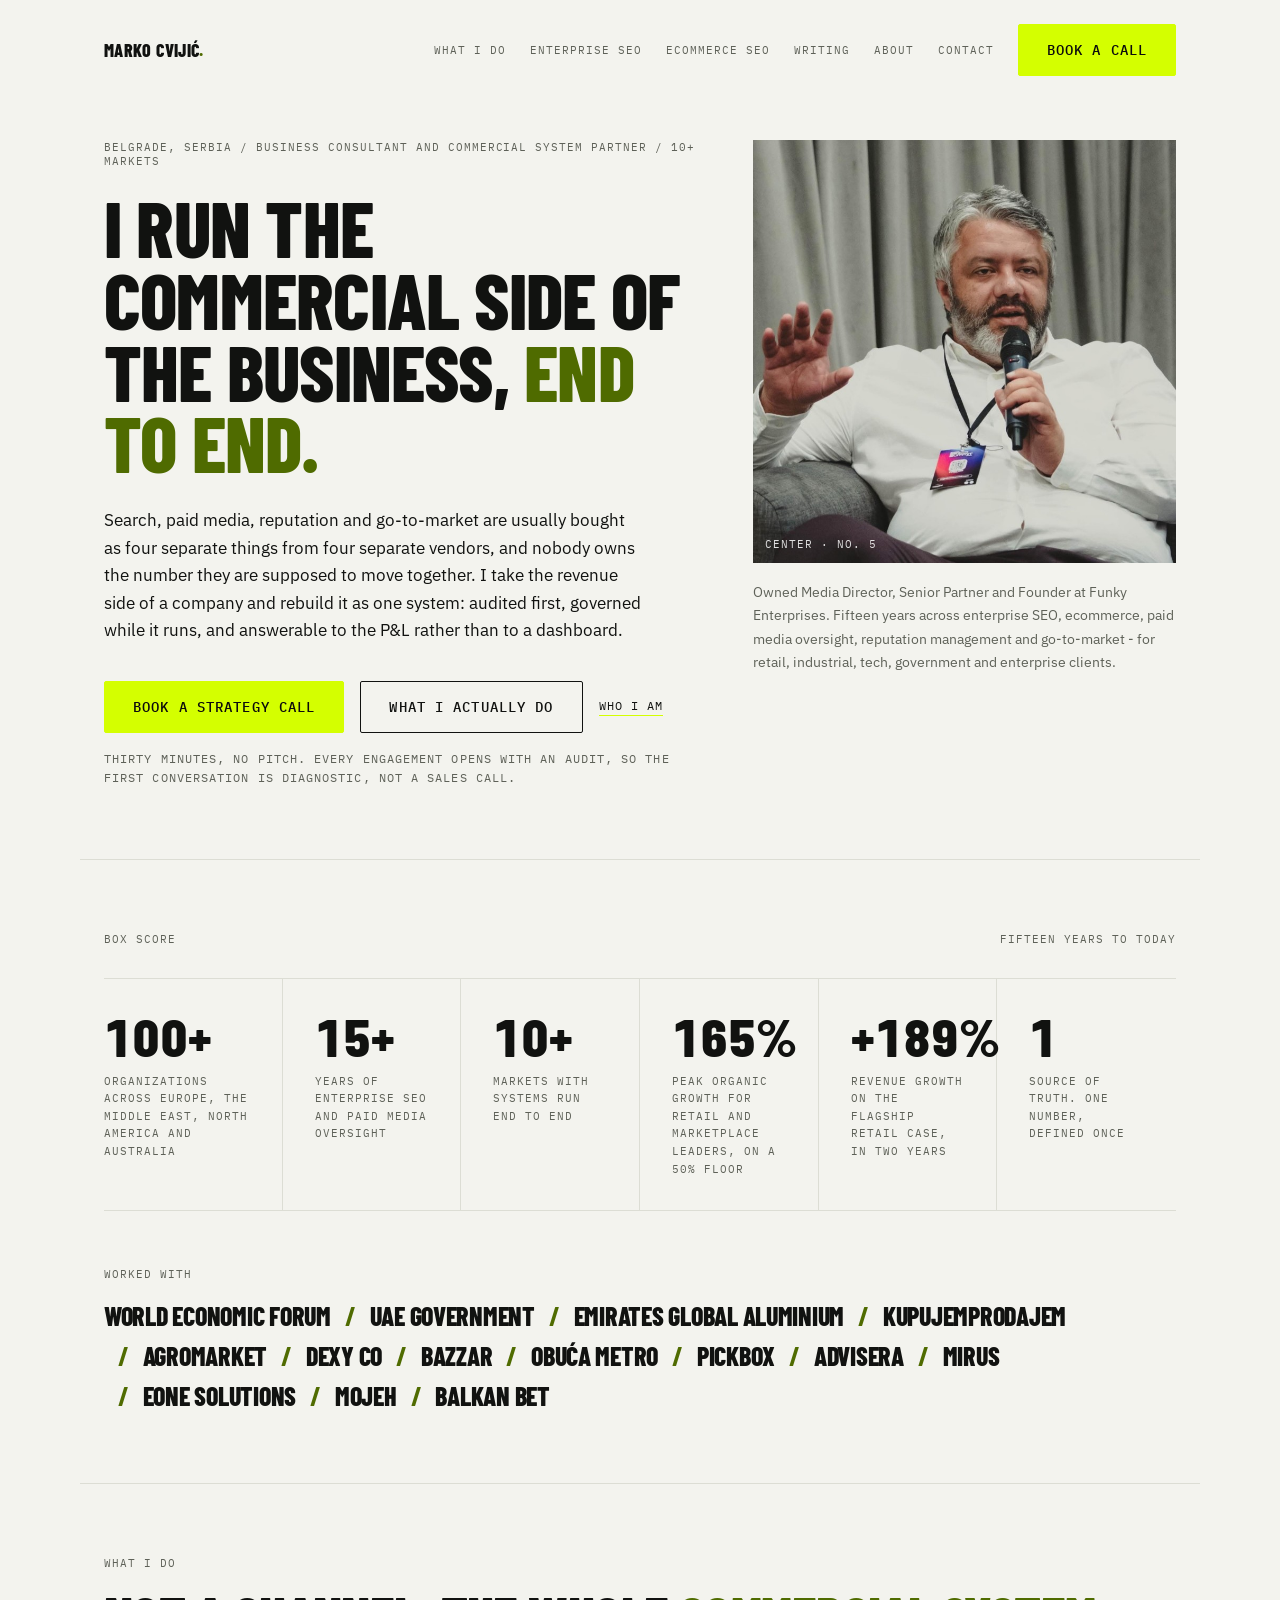
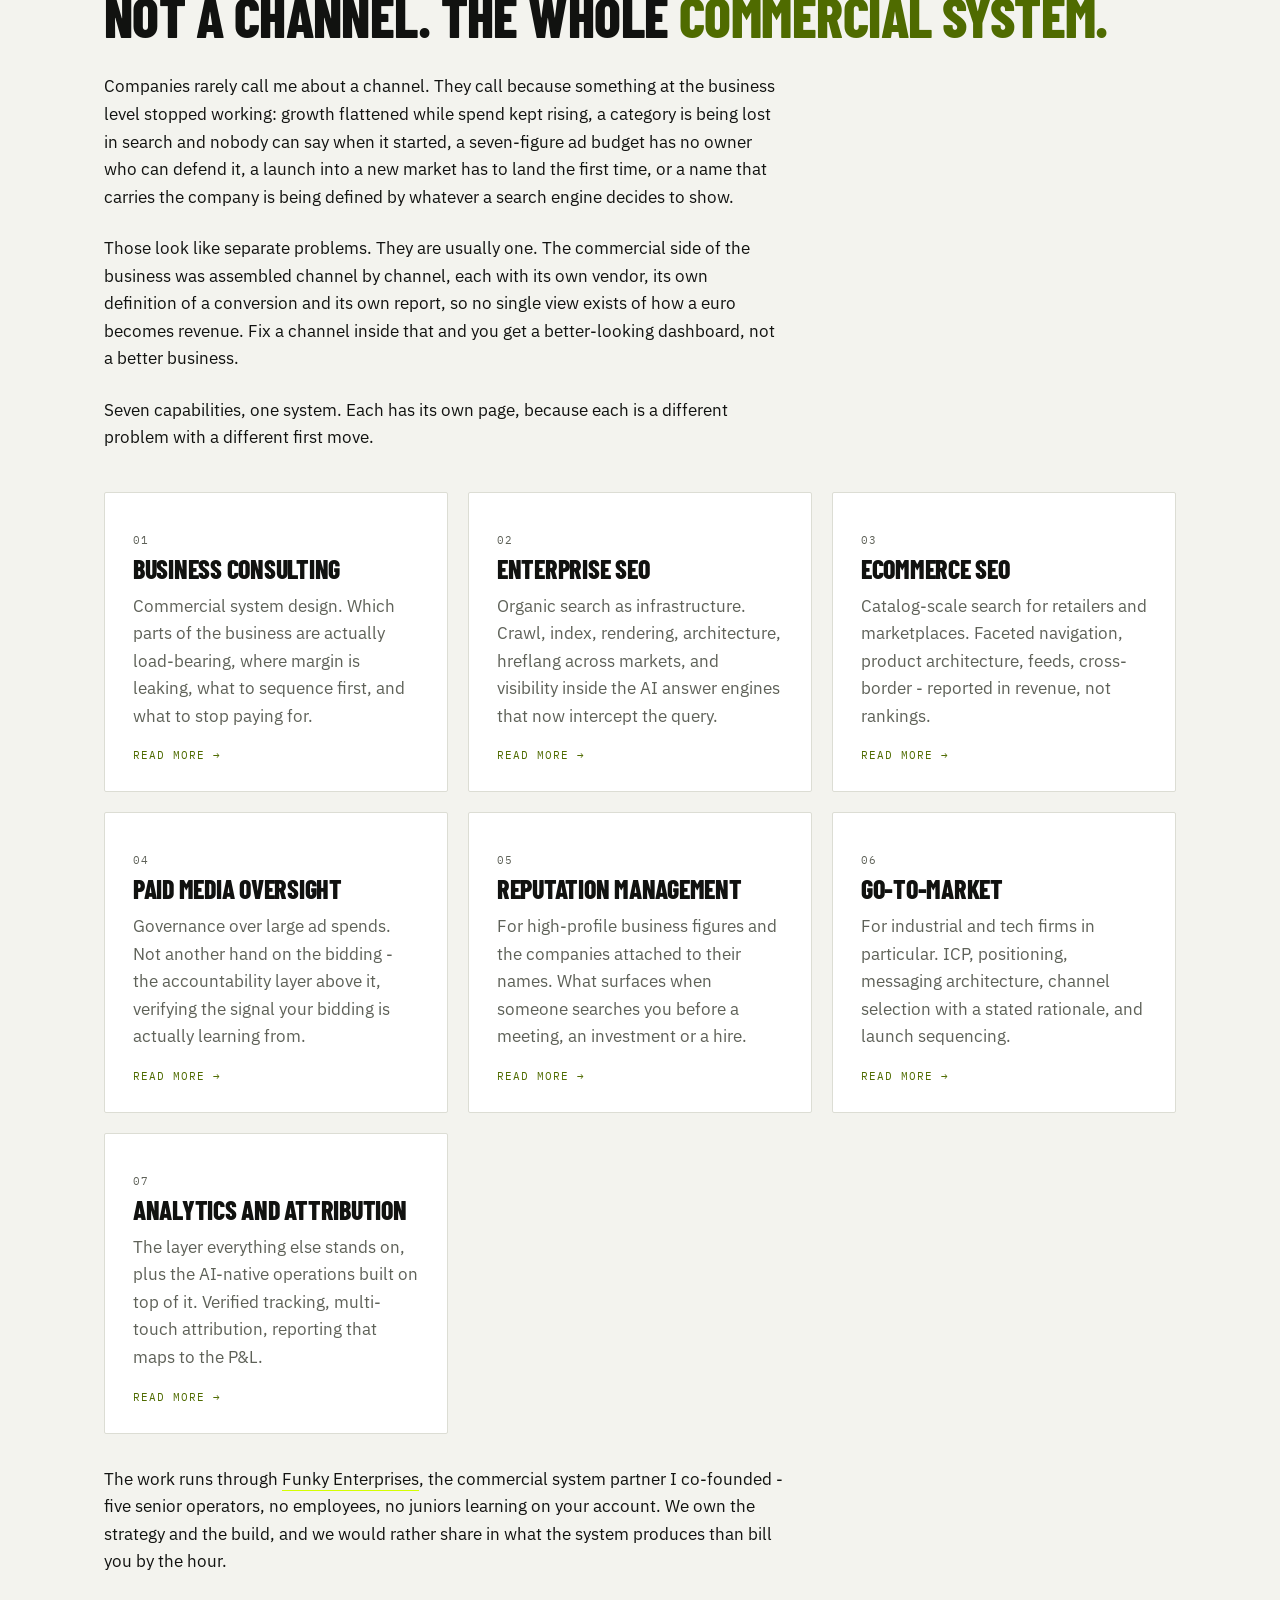
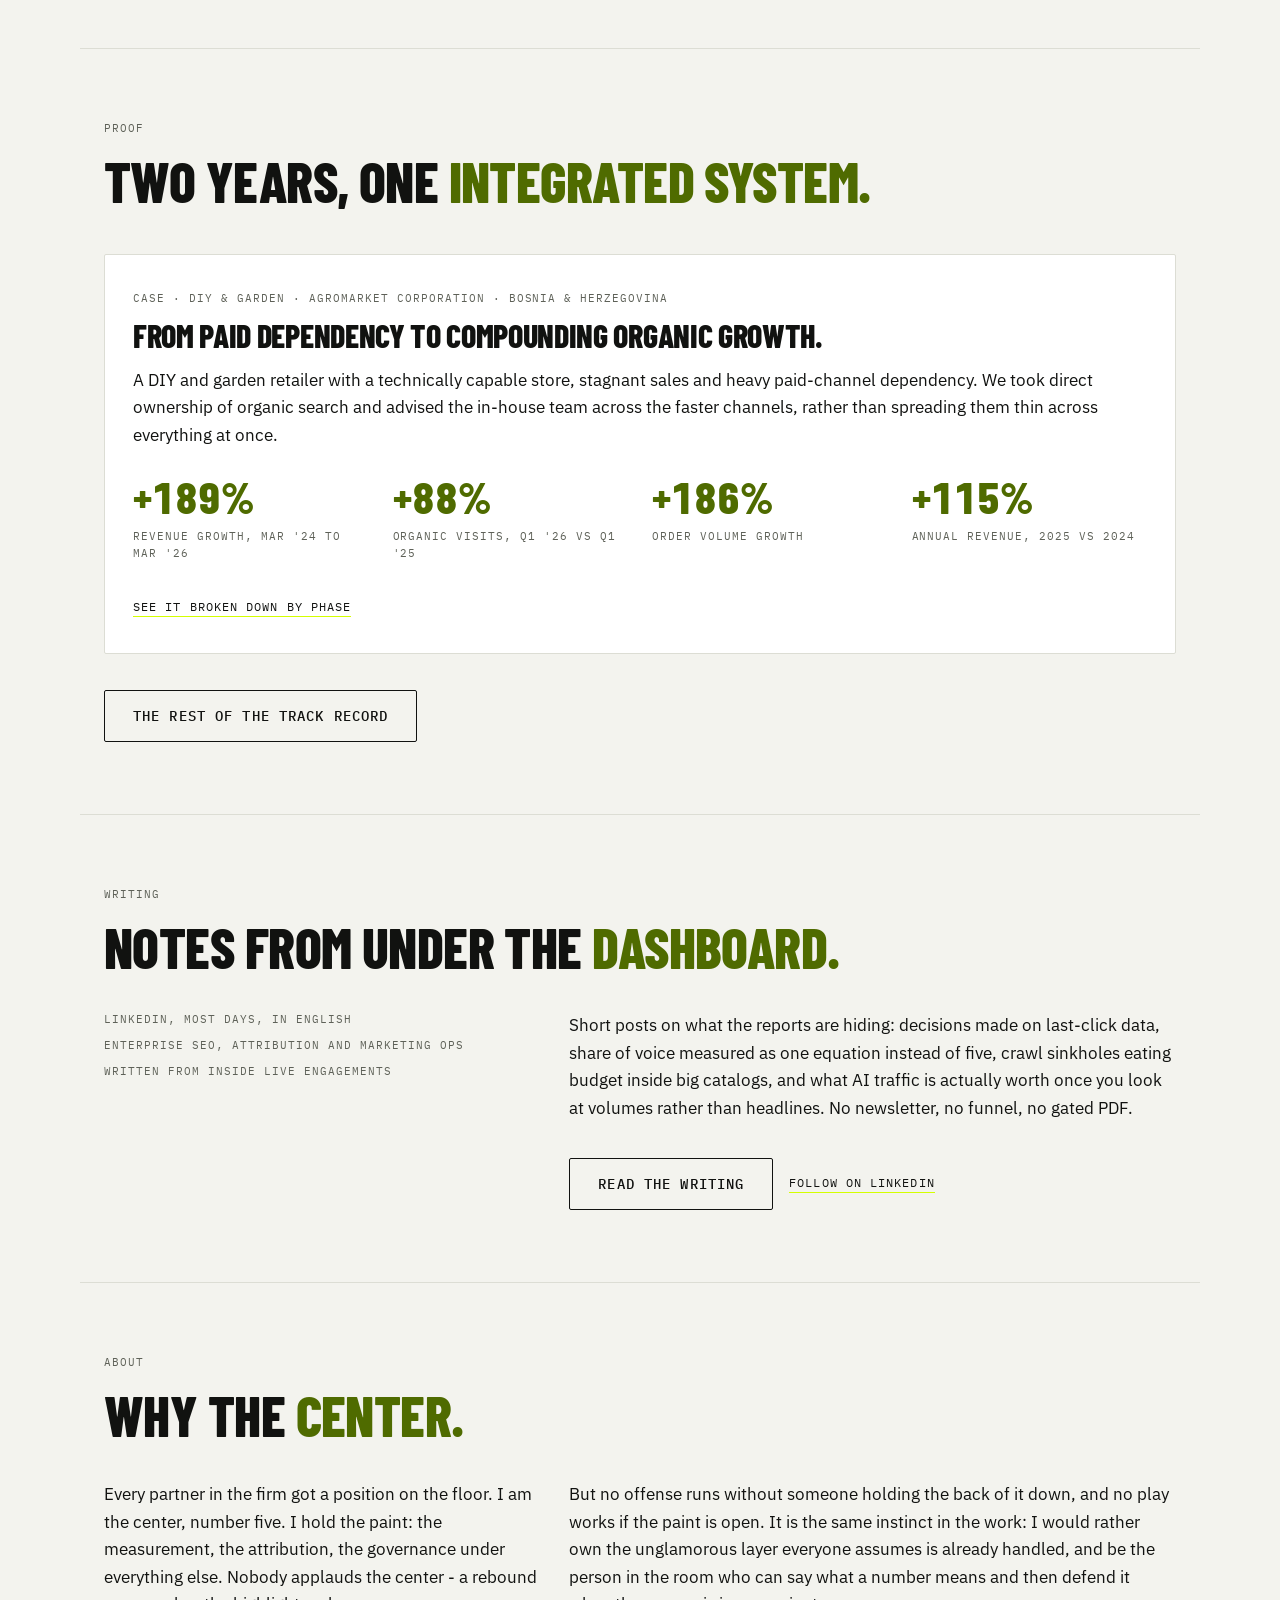
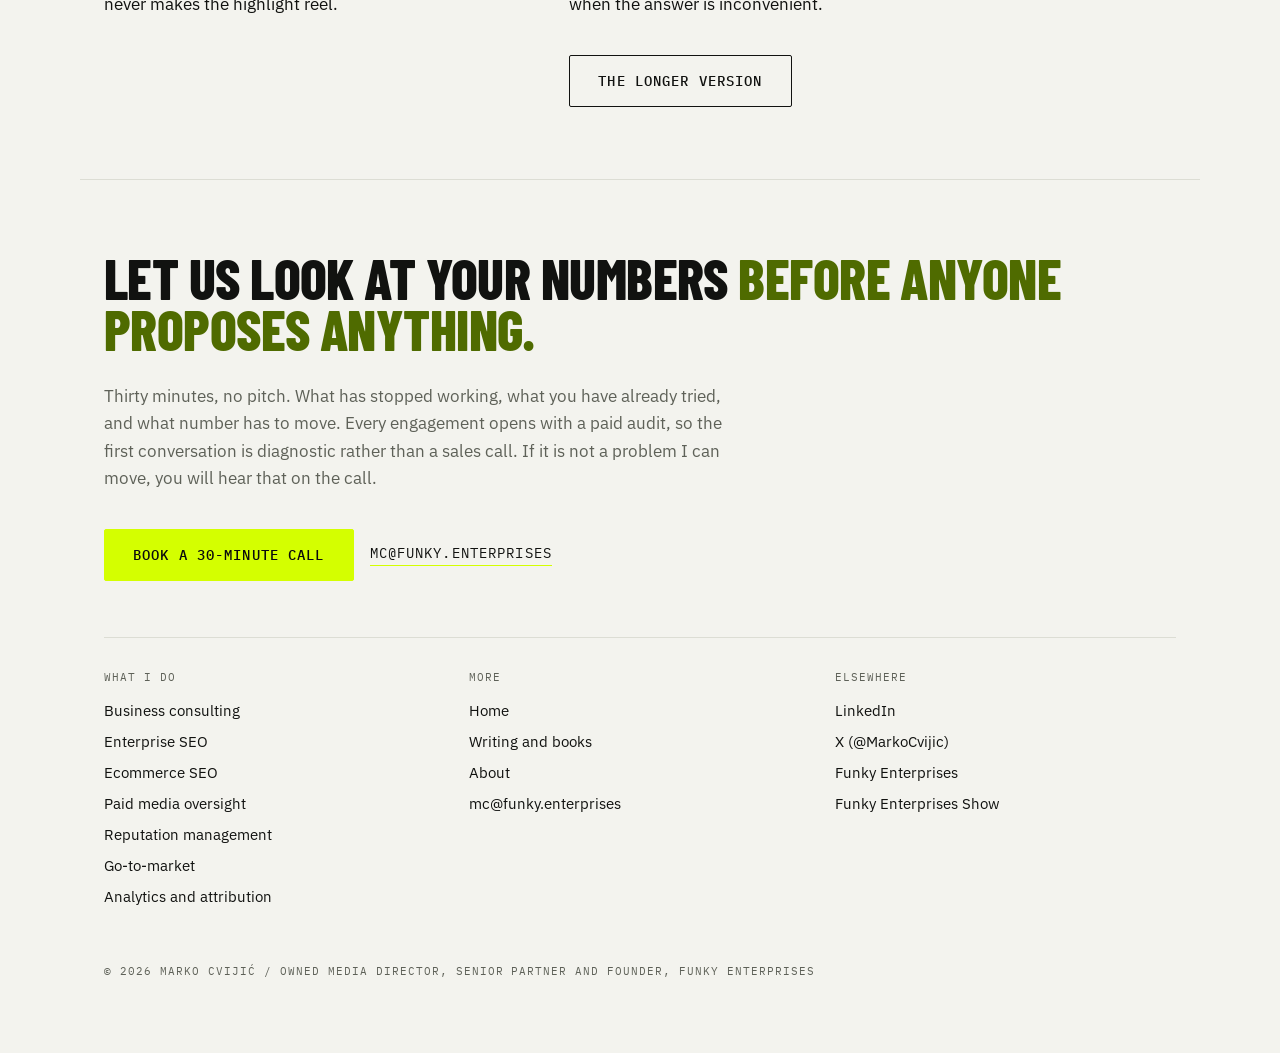
==== commit 4a7e3e0a: "Drop the dark theme, replace em dashes, upgrade http to https Four changes Marko asked for.  Light t" ====
--- a/index.html
+++ b/index.html
@@ -3,7 +3,8 @@
 <head>
 <meta charset="utf-8">
 <meta name="viewport" content="width=device-width, initial-scale=1">
-<title>Marko Cvijić — Business Consultant & Commercial System Partner</title>
+<meta name="color-scheme" content="light">
+<title>Marko Cvijić - Business Consultant & Commercial System Partner</title>
 <meta name="author" content="Marko Cvijić">
 <meta name="description" content="Business consultant and commercial system partner. Enterprise SEO, ecommerce SEO, paid media oversight for large ad spends, reputation management for high-profile figures, and go-to-market for industrial and tech firms. Senior Partner and Founder at Funky Enterprises.">
 <link rel="canonical" href="https://markocvijic.co/">
@@ -11,23 +12,25 @@
 <meta property="og:type" content="profile">
 <meta property="og:site_name" content="Marko Cvijić">
 <meta property="og:url" content="https://markocvijic.co/">
-<meta property="og:title" content="Marko Cvijić — Business Consultant & Commercial System Partner">
-<meta property="og:description" content="I take the revenue side of a business — search, paid media, reputation, go-to-market — and turn it into one system that can be audited, governed and scaled. Fifteen years, 100+ organizations, 10+ markets.">
+<meta property="og:title" content="Marko Cvijić - Business Consultant & Commercial System Partner">
+<meta property="og:description" content="I take the revenue side of a business - search, paid media, reputation, go-to-market - and turn it into one system that can be audited, governed and scaled. Fifteen years, 100+ organizations, 10+ markets.">
 <meta property="og:image" content="https://markocvijic.co/assets/marko-cvijic.jpg">
 <meta name="twitter:card" content="summary_large_image">
 <meta name="twitter:site" content="@MarkoCvijic">
 <meta name="twitter:creator" content="@MarkoCvijic">
-<meta name="twitter:title" content="Marko Cvijić — Business Consultant & Commercial System Partner">
-<meta name="twitter:description" content="I take the revenue side of a business — search, paid media, reputation, go-to-market — and turn it into one system that can be audited, governed and scaled. Fifteen years, 100+ organizations, 10+ markets.">
+<meta name="twitter:title" content="Marko Cvijić - Business Consultant & Commercial System Partner">
+<meta name="twitter:description" content="I take the revenue side of a business - search, paid media, reputation, go-to-market - and turn it into one system that can be audited, governed and scaled. Fifteen years, 100+ organizations, 10+ markets.">
 <meta name="twitter:image" content="https://markocvijic.co/assets/marko-cvijic.jpg">
 
 <script>
-/* apply stored theme before first paint */
+/* GitHub Pages cannot issue a server-side redirect, so push http to https here.
+   Remove once "Enforce HTTPS" is enabled in the repository Pages settings. */
 (function () {
-  try {
-    var t = localStorage.getItem("mc-theme");
-    if (t === "light" || t === "dark") document.documentElement.setAttribute("data-theme", t);
-  } catch (e) {}
+  var l = window.location;
+  if (l.protocol === "http:" && l.hostname.indexOf("localhost") === -1 &&
+      l.hostname !== "127.0.0.1") {
+    l.replace("https:" + l.href.substring(l.protocol.length));
+  }
 })();
 </script>
 
@@ -80,7 +83,6 @@
 
 <header class="wrap site-header">
   <a class="brand" href="/">Marko Cvijić<span class="lime">.</span></a>
-  <button class="theme-toggle" type="button" id="theme-toggle" aria-label="Switch colour theme">Theme</button>
   <div class="header-right">
     <nav class="nav mono" aria-label="Primary">
       <a href="/#services">What I do</a>
@@ -102,7 +104,6 @@
       <p class="mono eyebrow">Belgrade, Serbia / business consultant and commercial system partner / 10+ markets</p>
       <h1 class="h hero-title">I run the commercial side of the business, <span class="lime">end to end.</span></h1>
       <p class="body hero-lede">Search, paid media, reputation and go-to-market are usually bought as four separate things from four separate vendors, and nobody owns the number they are supposed to move together. I take the revenue side of a company and rebuild it as one system: audited first, governed while it runs, and answerable to the P&amp;L rather than to a dashboard.</p>
-      <p class="muted hero-role">Owned Media Director, Senior Partner and Founder at Funky Enterprises. Fifteen years across enterprise SEO, ecommerce, paid media oversight, reputation management and go-to-market — for retail, industrial, tech, government and enterprise clients.</p>
       <div class="actions">
         <a class="btn btn-primary" href="https://calendly.com/funkyenterprises/30-minute-needs-assessment" target="_blank" rel="noopener noreferrer">Book a strategy call</a>
         <a class="btn btn-outline" href="#services">What I actually do</a>
@@ -110,10 +111,13 @@
       </div>
       <p class="mono muted hero-note">Thirty minutes, no pitch. Every engagement opens with an audit, so the first conversation is diagnostic, not a sales call.</p>
     </div>
-    <figure class="portrait">
-      <img src="/assets/marko-cvijic.jpg" alt="Marko Cvijić" width="800" height="800" loading="eager">
-      <figcaption class="mono">Center · No. 5</figcaption>
-    </figure>
+    <div class="hero-aside">
+      <figure class="portrait">
+        <img src="/assets/marko-cvijic.jpg" alt="Marko Cvijić" width="800" height="800" loading="eager">
+        <figcaption class="mono">Center · No. 5</figcaption>
+      </figure>
+      <p class="muted hero-role">Owned Media Director, Senior Partner and Founder at Funky Enterprises. Fifteen years across enterprise SEO, ecommerce, paid media oversight, reputation management and go-to-market - for retail, industrial, tech, government and enterprise clients.</p>
+    </div>
   </section>
 
   <!-- BOX SCORE -->
@@ -196,13 +200,13 @@
       <a class="svc" href="/ecommerce-seo/">
         <p class="mono svc-num">03</p>
         <h3 class="h svc-title">Ecommerce SEO</h3>
-        <p class="body">Catalog-scale search for retailers and marketplaces. Faceted navigation, product architecture, feeds, cross-border — reported in revenue, not rankings.</p>
+        <p class="body">Catalog-scale search for retailers and marketplaces. Faceted navigation, product architecture, feeds, cross-border - reported in revenue, not rankings.</p>
         <span class="svc-go">Read more →</span>
       </a>
       <a class="svc" href="/paid-media-oversight/">
         <p class="mono svc-num">04</p>
         <h3 class="h svc-title">Paid media oversight</h3>
-        <p class="body">Governance over large ad spends. Not another hand on the bidding — the accountability layer above it, verifying the signal your bidding is actually learning from.</p>
+        <p class="body">Governance over large ad spends. Not another hand on the bidding - the accountability layer above it, verifying the signal your bidding is actually learning from.</p>
         <span class="svc-go">Read more →</span>
       </a>
       <a class="svc" href="/reputation-management/">
@@ -225,7 +229,7 @@
       </a>
     </div>
 
-    <p class="body prose">The work runs through <a class="inlink" href="https://funky.enterprises/" target="_blank" rel="noopener noreferrer">Funky Enterprises</a>, the commercial system partner I co-founded — five senior operators, no employees, no juniors learning on your account. We own the strategy and the build, and we would rather share in what the system produces than bill you by the hour.</p>
+    <p class="body prose">The work runs through <a class="inlink" href="https://funky.enterprises/" target="_blank" rel="noopener noreferrer">Funky Enterprises</a>, the commercial system partner I co-founded - five senior operators, no employees, no juniors learning on your account. We own the strategy and the build, and we would rather share in what the system produces than bill you by the hour.</p>
   </section>
 
   <!-- CASE -->
@@ -291,7 +295,7 @@
     <h2 class="h section-title">Why the <span class="lime">center.</span></h2>
     <div class="teaser">
       <div>
-        <p class="body">Every partner in the firm got a position on the floor. I am the center, number five. I hold the paint: the measurement, the attribution, the governance under everything else. Nobody applauds the center — a rebound never makes the highlight reel.</p>
+        <p class="body">Every partner in the firm got a position on the floor. I am the center, number five. I hold the paint: the measurement, the attribution, the governance under everything else. Nobody applauds the center - a rebound never makes the highlight reel.</p>
       </div>
       <div>
         <p class="body">But no offense runs without someone holding the back of it down, and no play works if the paint is open. It is the same instinct in the work: I would rather own the unglamorous layer everyone assumes is already handled, and be the person in the room who can say what a number means and then defend it when the answer is inconvenient.</p>
@@ -348,26 +352,5 @@
   <p class="mono copyright">© 2026 Marko Cvijić / Owned Media Director, Senior Partner and Founder, Funky Enterprises</p>
 </footer>
 
-<script>
-(function () {
-  var root = document.documentElement;
-  var stored = null;
-  try { stored = localStorage.getItem("mc-theme"); } catch (e) {}
-  if (stored === "light" || stored === "dark") root.setAttribute("data-theme", stored);
-
-  var btn = document.getElementById("theme-toggle");
-  if (!btn) return;
-  btn.addEventListener("click", function () {
-    var current = root.getAttribute("data-theme");
-    if (!current) {
-      current = window.matchMedia("(prefers-color-scheme: light)").matches ? "light" : "dark";
-    }
-    var next = current === "dark" ? "light" : "dark";
-    root.setAttribute("data-theme", next);
-    try { localStorage.setItem("mc-theme", next); } catch (e) {}
-  });
-})();
-</script>
-
 </body>
 </html>
--- a/styles.css
+++ b/styles.css
@@ -9,55 +9,21 @@
    -------------------------------------------------------------------------- */
 
 :root {
-  --bg: #0b0b0c;
-  --surface: #141517;
-  --line: #26282b;
-  --text: #f2f1eb;
-  --muted: #a3a69b;
-  --lime: #d4ff00;
-  --lime-text: #d4ff00;
-  --logo-filter: brightness(0) invert(1);
-
-  --wrap: 1120px;
-  --gutter: 24px;
-
-  --font-head: "Barlow Condensed", "Arial Narrow", ui-sans-serif, sans-serif;
-  --font-body: "IBM Plex Sans", ui-sans-serif, system-ui, sans-serif;
-  --font-mono: "IBM Plex Mono", ui-monospace, "SFMono-Regular", monospace;
-}
-
-@media (prefers-color-scheme: light) {
-  :root {
-    --bg: #f3f3ee;
-    --surface: #ffffff;
-    --line: #dcddd4;
-    --text: #111210;
-    --muted: #5e6158;
-    --lime: #d4ff00;
-    --lime-text: #4f6b00;
-    --logo-filter: brightness(0);
-  }
-}
-
-/* explicit override via toggle */
-:root[data-theme="dark"] {
-  --bg: #0b0b0c;
-  --surface: #141517;
-  --line: #26282b;
-  --text: #f2f1eb;
-  --muted: #a3a69b;
-  --lime-text: #d4ff00;
-  --logo-filter: brightness(0) invert(1);
-}
-
-:root[data-theme="light"] {
   --bg: #f3f3ee;
   --surface: #ffffff;
   --line: #dcddd4;
   --text: #111210;
   --muted: #5e6158;
+  --lime: #d4ff00;
   --lime-text: #4f6b00;
   --logo-filter: brightness(0);
+
+  --wrap: 1120px;
+  --gutter: 24px;
+
+  --font-head: "Barlow Condensed", "Arial Narrow", ui-sans-serif, sans-serif;
+  --font-body: "IBM Plex Sans", ui-sans-serif, system-ui, sans-serif;
+  --font-mono: "IBM Plex Mono", ui-monospace, "SFMono-Regular", monospace;
 }
 
 /* --------------------------------------------------------------------------
@@ -313,16 +279,7 @@
   text-decoration: none;
 }
 
-.brand {
-  order: 1;
-}
-
-.theme-toggle {
-  order: 2;
-}
-
 .header-right {
-  order: 3;
   display: flex;
   flex-wrap: wrap;
   align-items: center;
@@ -349,35 +306,10 @@
   opacity: 0.7;
 }
 
-.theme-toggle {
-  appearance: none;
-  background: none;
-  border: 1px solid var(--line);
-  border-radius: 2px;
-  color: var(--muted);
-  cursor: pointer;
-  font-family: var(--font-mono);
-  font-size: 11px;
-  letter-spacing: 0.09em;
-  text-transform: uppercase;
-  padding: 8px 10px;
-  line-height: 1;
-  transition: color 0.15s, border-color 0.15s;
-}
-
-.theme-toggle:hover {
-  color: var(--text);
-  border-color: var(--lime);
-}
-
 @media (min-width: 900px) {
   .header-right {
-    order: 2;
     width: auto;
     margin-left: auto;
-  }
-  .theme-toggle {
-    order: 3;
   }
   .header-cta {
     display: inline-flex;
@@ -406,10 +338,16 @@
   max-width: 54ch;
 }
 
+/* portrait plus the credit line that sits under it */
+.hero-aside {
+  display: grid;
+  gap: 18px;
+  align-content: start;
+}
+
 .hero-role {
-  margin-top: 20px;
   max-width: 56ch;
-  font-size: 15px;
+  font-size: 14px;
   line-height: 1.65;
 }
 
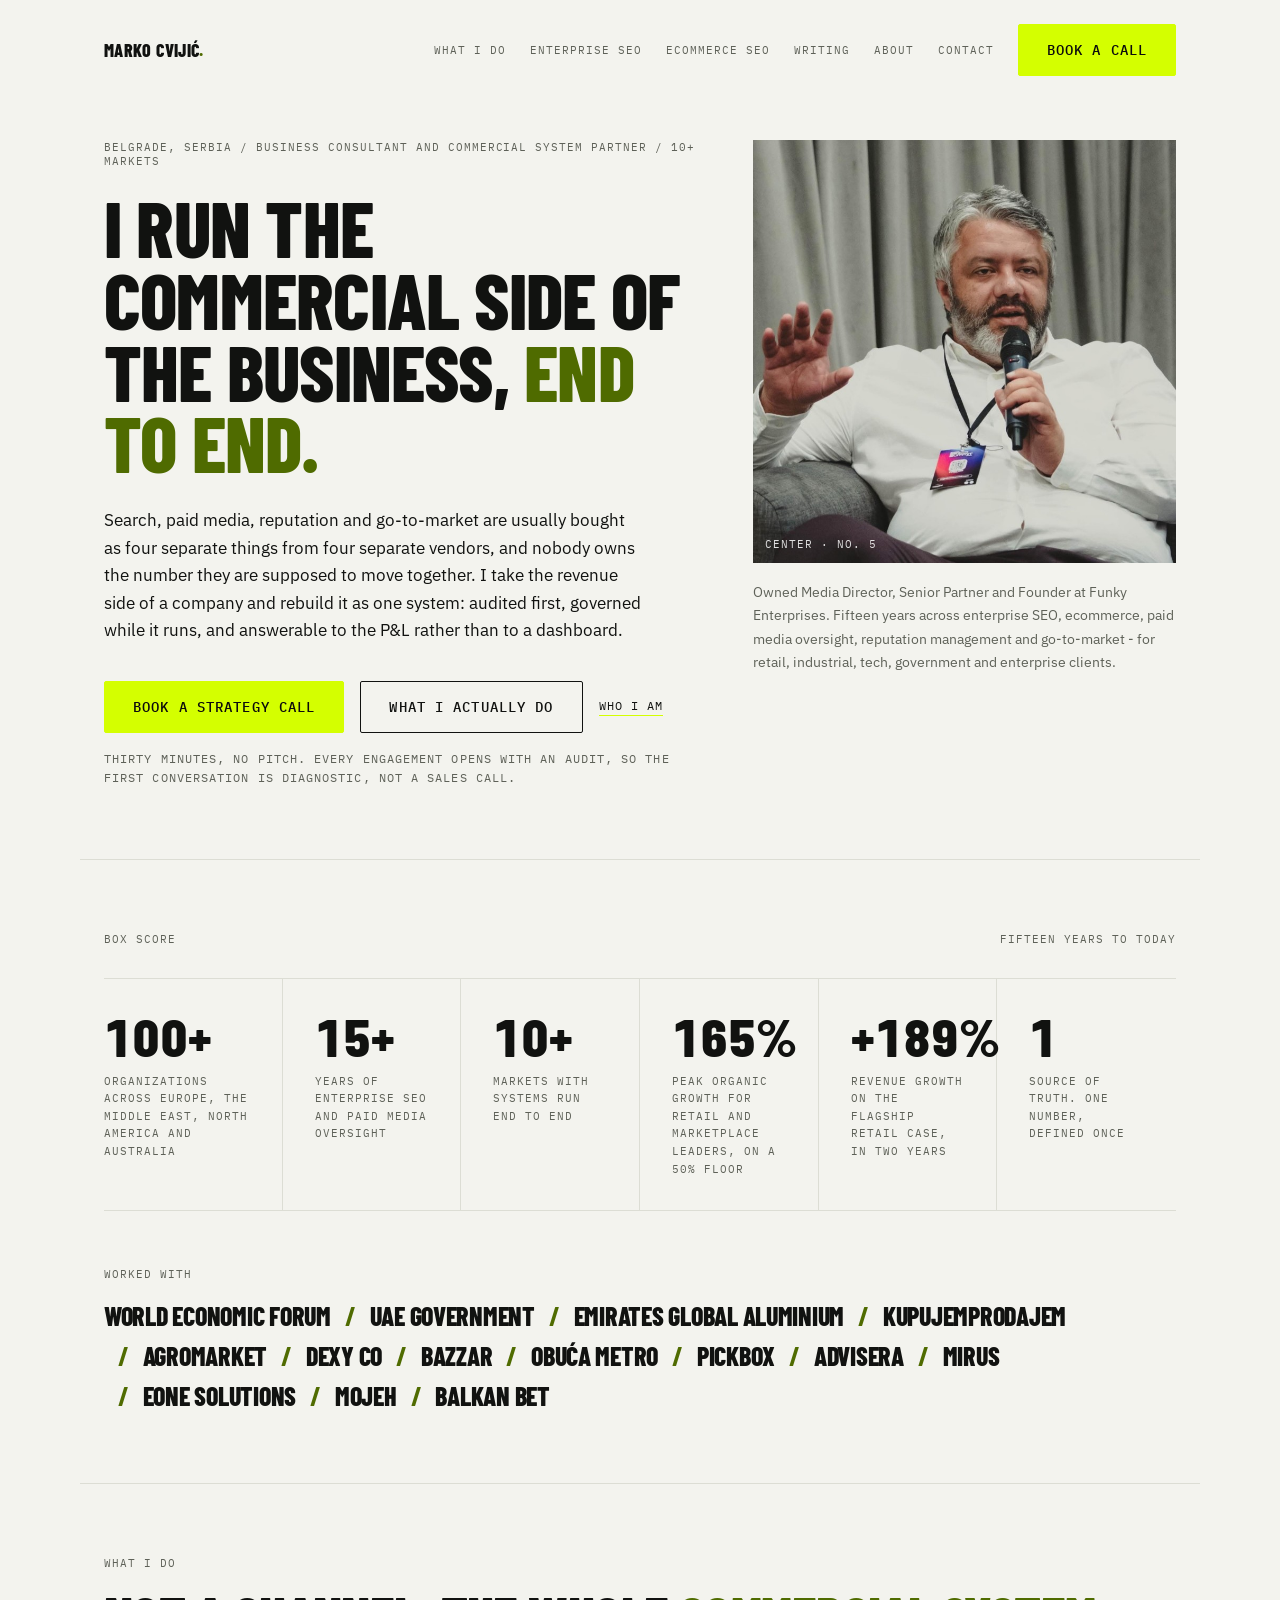
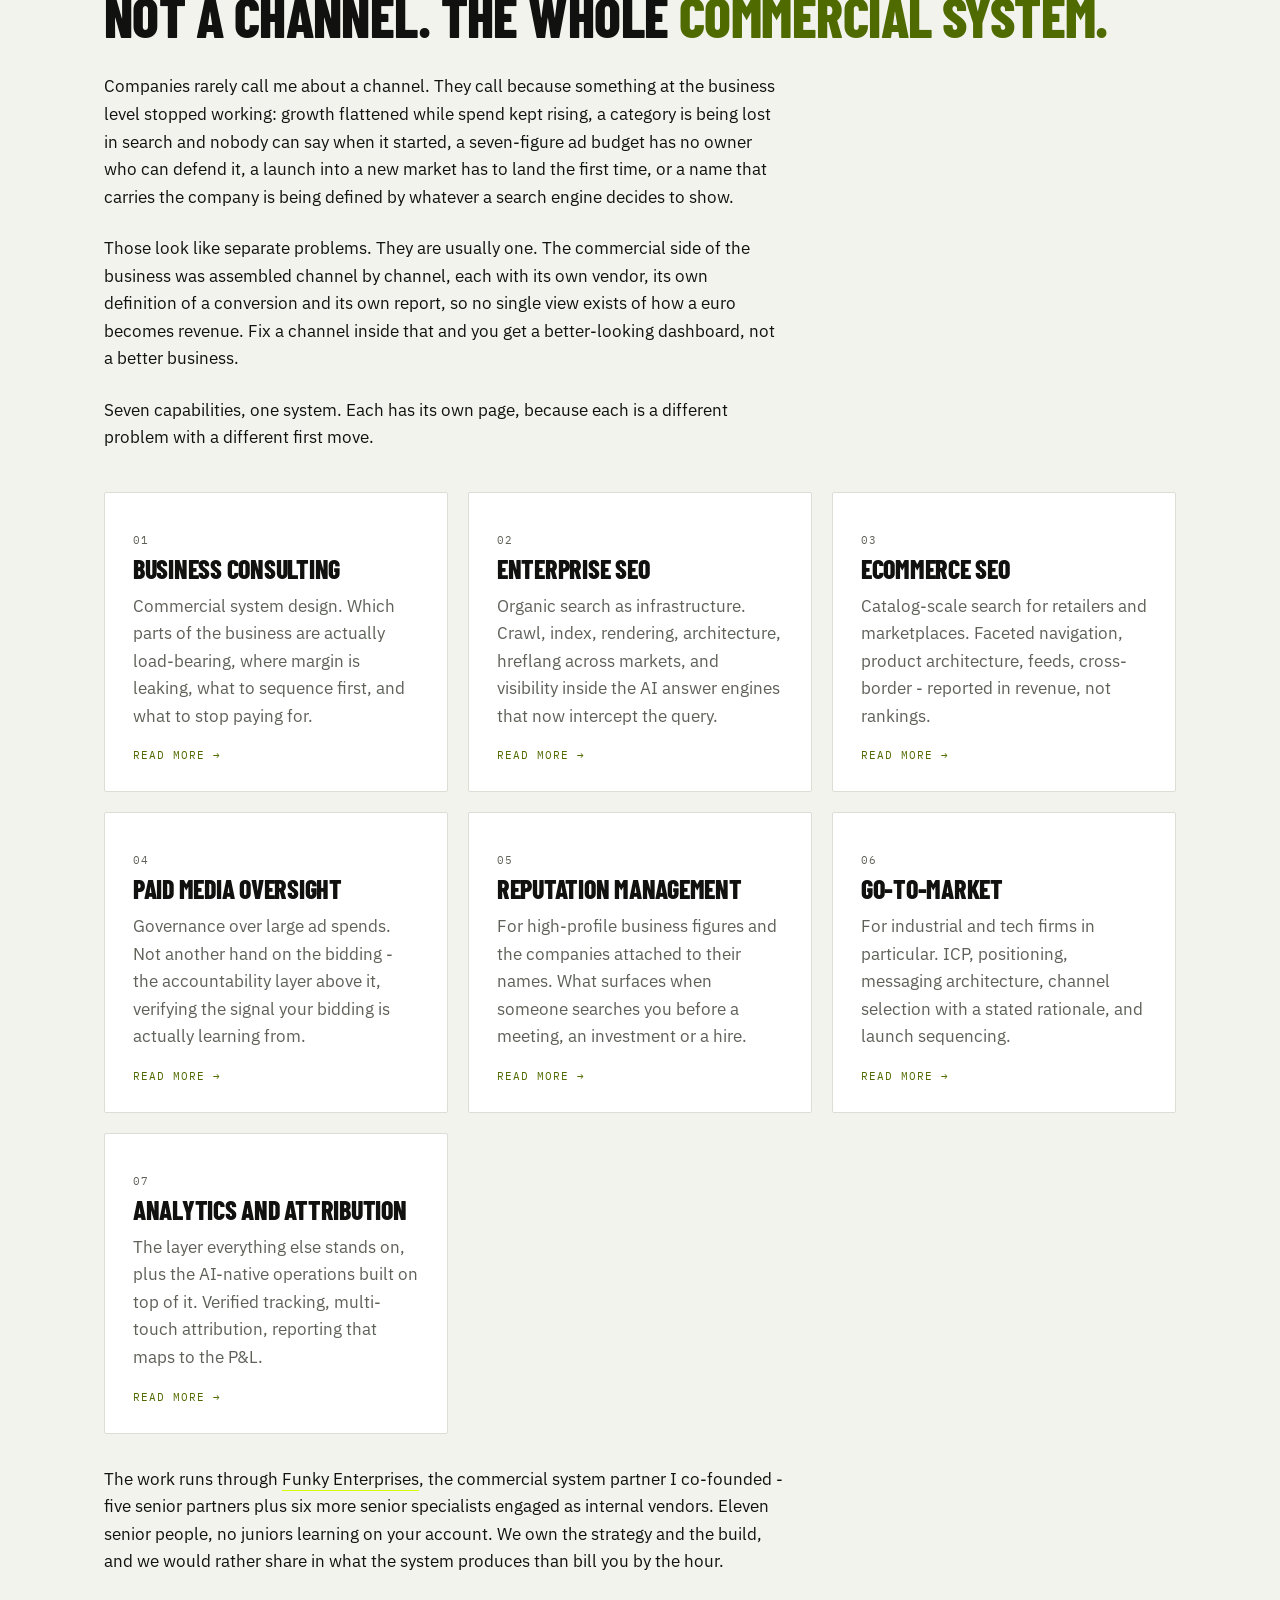
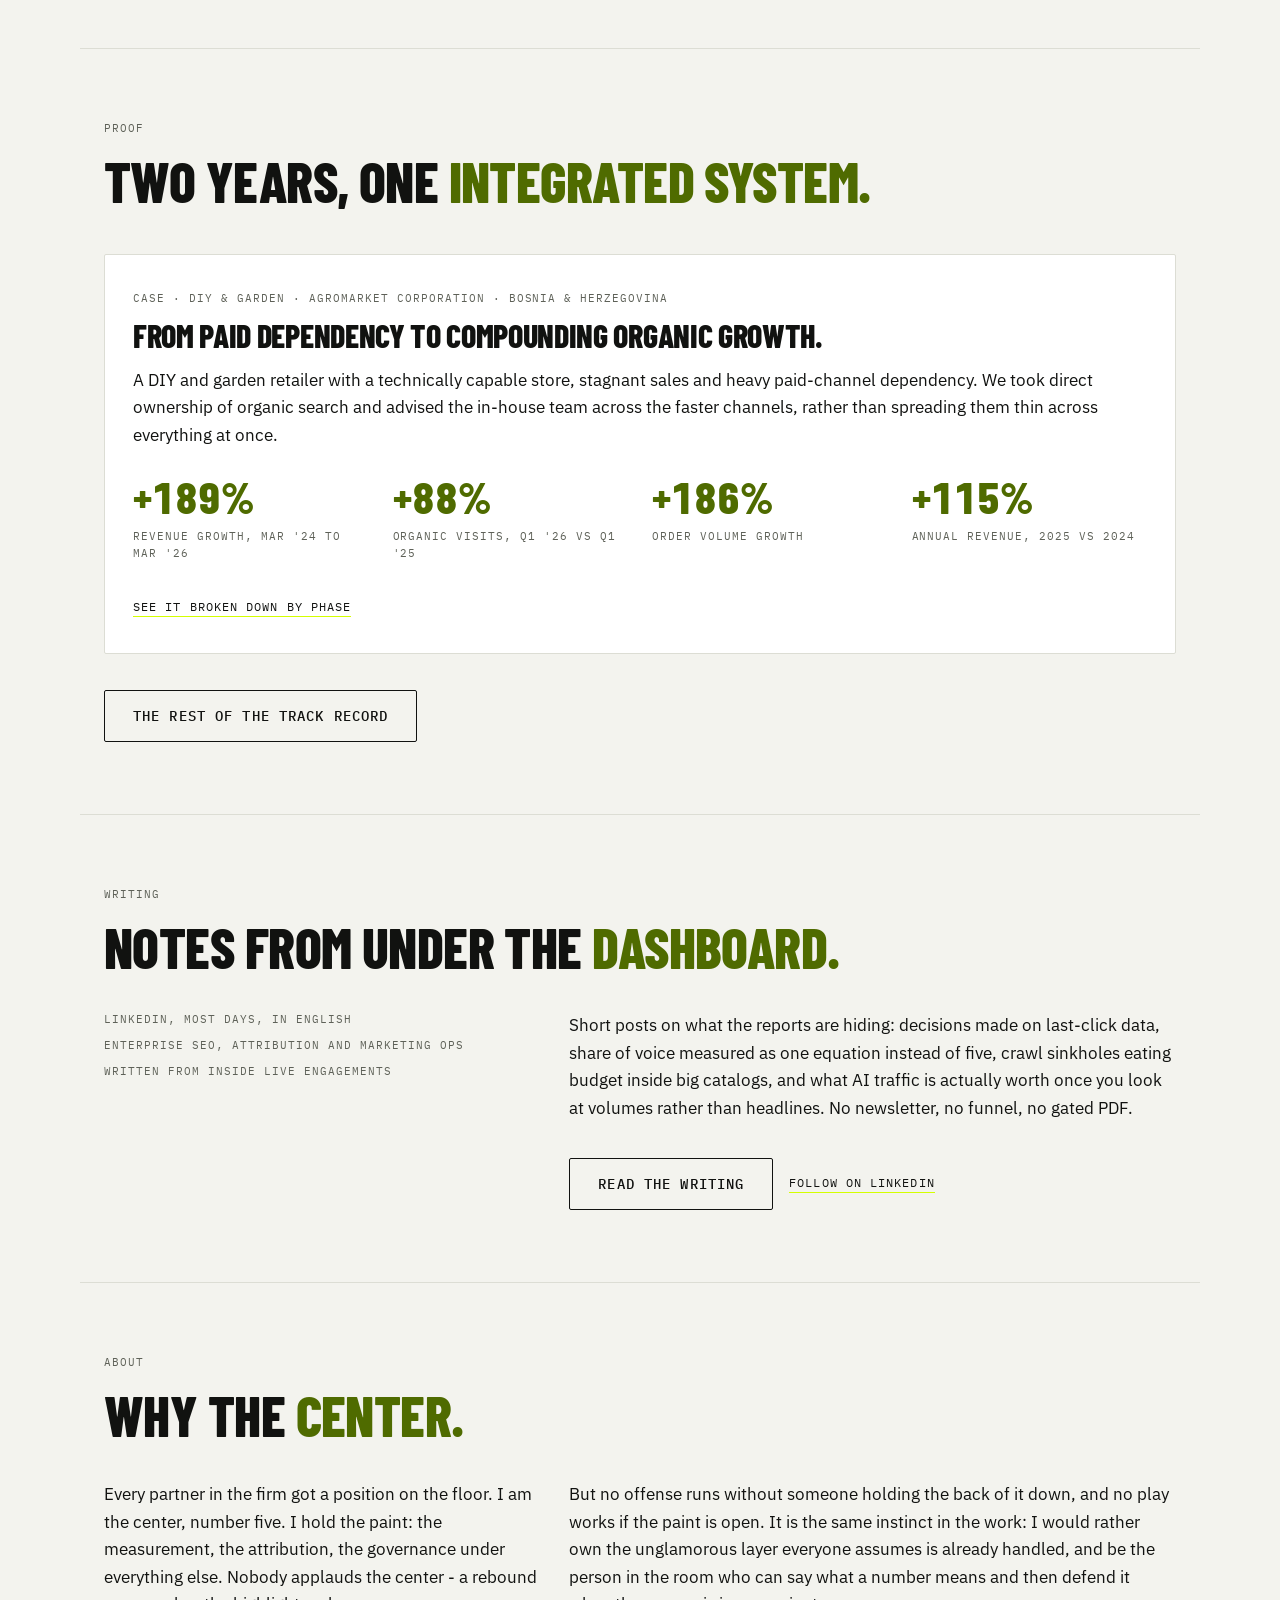
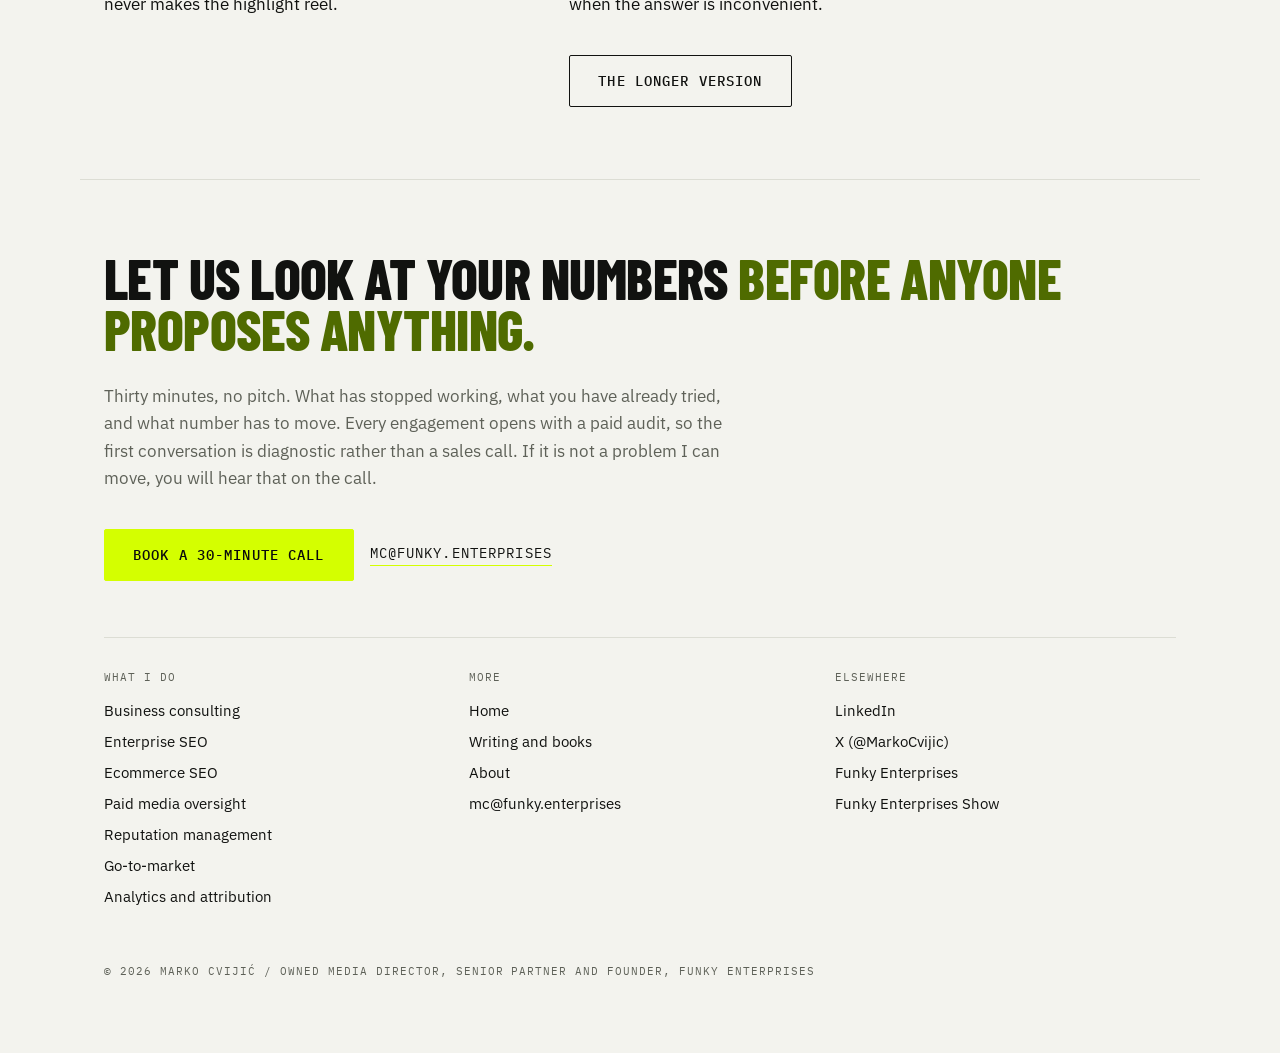
==== commit 32660e67: "Correct the team claim and rebuild the structured data as one linked graph The firm description was " ====
--- a/index.html
+++ b/index.html
@@ -4,7 +4,7 @@
 <meta charset="utf-8">
 <meta name="viewport" content="width=device-width, initial-scale=1">
 <meta name="color-scheme" content="light">
-<title>Marko Cvijić - Business Consultant & Commercial System Partner</title>
+<title>Marko Cvijić - Business Consultant &amp; Commercial System Partner</title>
 <meta name="author" content="Marko Cvijić">
 <meta name="description" content="Business consultant and commercial system partner. Enterprise SEO, ecommerce SEO, paid media oversight for large ad spends, reputation management for high-profile figures, and go-to-market for industrial and tech firms. Senior Partner and Founder at Funky Enterprises.">
 <link rel="canonical" href="https://markocvijic.co/">
@@ -12,13 +12,13 @@
 <meta property="og:type" content="profile">
 <meta property="og:site_name" content="Marko Cvijić">
 <meta property="og:url" content="https://markocvijic.co/">
-<meta property="og:title" content="Marko Cvijić - Business Consultant & Commercial System Partner">
+<meta property="og:title" content="Marko Cvijić - Business Consultant &amp; Commercial System Partner">
 <meta property="og:description" content="I take the revenue side of a business - search, paid media, reputation, go-to-market - and turn it into one system that can be audited, governed and scaled. Fifteen years, 100+ organizations, 10+ markets.">
 <meta property="og:image" content="https://markocvijic.co/assets/marko-cvijic.jpg">
 <meta name="twitter:card" content="summary_large_image">
 <meta name="twitter:site" content="@MarkoCvijic">
 <meta name="twitter:creator" content="@MarkoCvijic">
-<meta name="twitter:title" content="Marko Cvijić - Business Consultant & Commercial System Partner">
+<meta name="twitter:title" content="Marko Cvijić - Business Consultant &amp; Commercial System Partner">
 <meta name="twitter:description" content="I take the revenue side of a business - search, paid media, reputation, go-to-market - and turn it into one system that can be audited, governed and scaled. Fifteen years, 100+ organizations, 10+ markets.">
 <meta name="twitter:image" content="https://markocvijic.co/assets/marko-cvijic.jpg">
 
@@ -43,38 +43,177 @@
 <script type="application/ld+json">
 {
   "@context": "https://schema.org",
-  "@type": "Person",
-  "name": "Marko Cvijić",
-  "url": "https://markocvijic.co/",
-  "image": "https://markocvijic.co/assets/marko-cvijic.jpg",
-  "jobTitle": "Business Consultant, Commercial System Partner, Owned Media Director",
-  "description": "Business consultant and commercial system partner. Enterprise SEO, ecommerce SEO, paid media oversight for large ad spends, reputation management for high-profile business figures, and go-to-market for industrial and tech firms.",
-  "worksFor": {
-    "@type": "Organization",
-    "name": "Funky Enterprises",
-    "url": "https://funky.enterprises"
-  },
-  "address": {
-    "@type": "PostalAddress",
-    "addressLocality": "Belgrade",
-    "addressCountry": "RS"
-  },
-  "email": "mailto:mc@funky.enterprises",
-  "knowsAbout": [
-    "Business consulting",
-    "Commercial system design",
-    "Enterprise SEO",
-    "Ecommerce SEO",
-    "Paid media oversight and budget governance",
-    "Reputation management",
-    "Go-to-market strategy",
-    "Analytics and revenue attribution",
-    "AI-native marketing operations"
-  ],
-  "sameAs": [
-    "https://www.linkedin.com/in/markocvijic/",
-    "https://x.com/MarkoCvijic",
-    "https://funky.enterprises/team/marko-cvijic"
+  "@graph": [
+    {
+      "@type": "Person",
+      "@id": "https://markocvijic.co/#person",
+      "name": "Marko Cvijić",
+      "givenName": "Marko",
+      "familyName": "Cvijić",
+      "url": "https://markocvijic.co/",
+      "mainEntityOfPage": {
+        "@id": "https://markocvijic.co/about/#webpage"
+      },
+      "image": {
+        "@id": "https://markocvijic.co/#portrait"
+      },
+      "jobTitle": "Business Consultant, Commercial System Partner, Owned Media Director",
+      "description": "Business consultant and commercial system partner. Enterprise SEO, ecommerce SEO, paid media oversight for large ad spends, reputation management for high-profile business figures, and go-to-market for industrial and tech firms.",
+      "worksFor": {
+        "@id": "https://funky.enterprises/#organization"
+      },
+      "address": {
+        "@type": "PostalAddress",
+        "addressLocality": "Belgrade",
+        "addressCountry": "RS"
+      },
+      "email": "mailto:mc@funky.enterprises",
+      "knowsLanguage": [
+        "en",
+        "sr"
+      ],
+      "knowsAbout": [
+        "Business consulting",
+        "Commercial system design",
+        "Enterprise SEO",
+        "Ecommerce SEO",
+        "Paid media oversight and budget governance",
+        "Reputation management",
+        "Go-to-market strategy",
+        "Analytics and revenue attribution",
+        "AI-native marketing operations"
+      ],
+      "sameAs": [
+        "https://www.linkedin.com/in/markocvijic/",
+        "https://x.com/MarkoCvijic",
+        "https://funky.enterprises/team/marko-cvijic"
+      ]
+    },
+    {
+      "@type": "Organization",
+      "@id": "https://funky.enterprises/#organization",
+      "name": "Funky Enterprises",
+      "url": "https://funky.enterprises",
+      "description": "Commercial system partner rather than an agency. Five senior partners plus six senior specialists engaged as internal vendors, and no juniors.",
+      "founder": {
+        "@id": "https://markocvijic.co/#person"
+      },
+      "member": {
+        "@id": "https://markocvijic.co/#person"
+      },
+      "areaServed": [
+        {
+          "@type": "Place",
+          "name": "Europe"
+        },
+        {
+          "@type": "Place",
+          "name": "Middle East"
+        },
+        {
+          "@type": "Place",
+          "name": "North America"
+        },
+        {
+          "@type": "Place",
+          "name": "Australia"
+        }
+      ]
+    },
+    {
+      "@type": "ImageObject",
+      "@id": "https://markocvijic.co/#portrait",
+      "url": "https://markocvijic.co/assets/marko-cvijic.jpg",
+      "contentUrl": "https://markocvijic.co/assets/marko-cvijic.jpg",
+      "width": 800,
+      "height": 800,
+      "caption": "Marko Cvijić"
+    },
+    {
+      "@type": "WebSite",
+      "@id": "https://markocvijic.co/#website",
+      "url": "https://markocvijic.co/",
+      "name": "Marko Cvijić",
+      "description": "Business consultant and commercial system partner. Enterprise SEO, ecommerce SEO, paid media oversight for large ad spends, reputation management for high-profile business figures, and go-to-market for industrial and tech firms.",
+      "inLanguage": "en",
+      "publisher": {
+        "@id": "https://markocvijic.co/#person"
+      },
+      "copyrightHolder": {
+        "@id": "https://markocvijic.co/#person"
+      }
+    },
+    {
+      "@type": "ProfilePage",
+      "@id": "https://markocvijic.co/#webpage",
+      "url": "https://markocvijic.co/",
+      "name": "Marko Cvijić - Business Consultant & Commercial System Partner",
+      "description": "Business consultant and commercial system partner. Enterprise SEO, ecommerce SEO, paid media oversight for large ad spends, reputation management for high-profile figures, and go-to-market for industrial and tech firms. Senior Partner and Founder at Funky Enterprises.",
+      "isPartOf": {
+        "@id": "https://markocvijic.co/#website"
+      },
+      "inLanguage": "en",
+      "about": {
+        "@id": "https://markocvijic.co/#person"
+      },
+      "mainEntity": {
+        "@id": "https://markocvijic.co/#person"
+      },
+      "primaryImageOfPage": {
+        "@id": "https://markocvijic.co/#portrait"
+      }
+    },
+    {
+      "@type": "ItemList",
+      "@id": "https://markocvijic.co/#capabilities",
+      "name": "Capabilities",
+      "numberOfItems": 7,
+      "itemListOrder": "https://schema.org/ItemListUnordered",
+      "itemListElement": [
+        {
+          "@type": "ListItem",
+          "position": 1,
+          "name": "Business consulting",
+          "item": "https://markocvijic.co/business-consulting/"
+        },
+        {
+          "@type": "ListItem",
+          "position": 2,
+          "name": "Enterprise SEO",
+          "item": "https://markocvijic.co/enterprise-seo/"
+        },
+        {
+          "@type": "ListItem",
+          "position": 3,
+          "name": "Ecommerce SEO",
+          "item": "https://markocvijic.co/ecommerce-seo/"
+        },
+        {
+          "@type": "ListItem",
+          "position": 4,
+          "name": "Paid media oversight",
+          "item": "https://markocvijic.co/paid-media-oversight/"
+        },
+        {
+          "@type": "ListItem",
+          "position": 5,
+          "name": "Reputation management",
+          "item": "https://markocvijic.co/reputation-management/"
+        },
+        {
+          "@type": "ListItem",
+          "position": 6,
+          "name": "Go-to-market",
+          "item": "https://markocvijic.co/go-to-market/"
+        },
+        {
+          "@type": "ListItem",
+          "position": 7,
+          "name": "Analytics and attribution",
+          "item": "https://markocvijic.co/analytics-attribution/"
+        }
+      ]
+    }
   ]
 }
 </script>
@@ -229,7 +368,7 @@
       </a>
     </div>
 
-    <p class="body prose">The work runs through <a class="inlink" href="https://funky.enterprises/" target="_blank" rel="noopener noreferrer">Funky Enterprises</a>, the commercial system partner I co-founded - five senior operators, no employees, no juniors learning on your account. We own the strategy and the build, and we would rather share in what the system produces than bill you by the hour.</p>
+    <p class="body prose">The work runs through <a class="inlink" href="https://funky.enterprises/" target="_blank" rel="noopener noreferrer">Funky Enterprises</a>, the commercial system partner I co-founded - five senior partners plus six more senior specialists engaged as internal vendors. Eleven senior people, no juniors learning on your account. We own the strategy and the build, and we would rather share in what the system produces than bill you by the hour.</p>
   </section>
 
   <!-- CASE -->
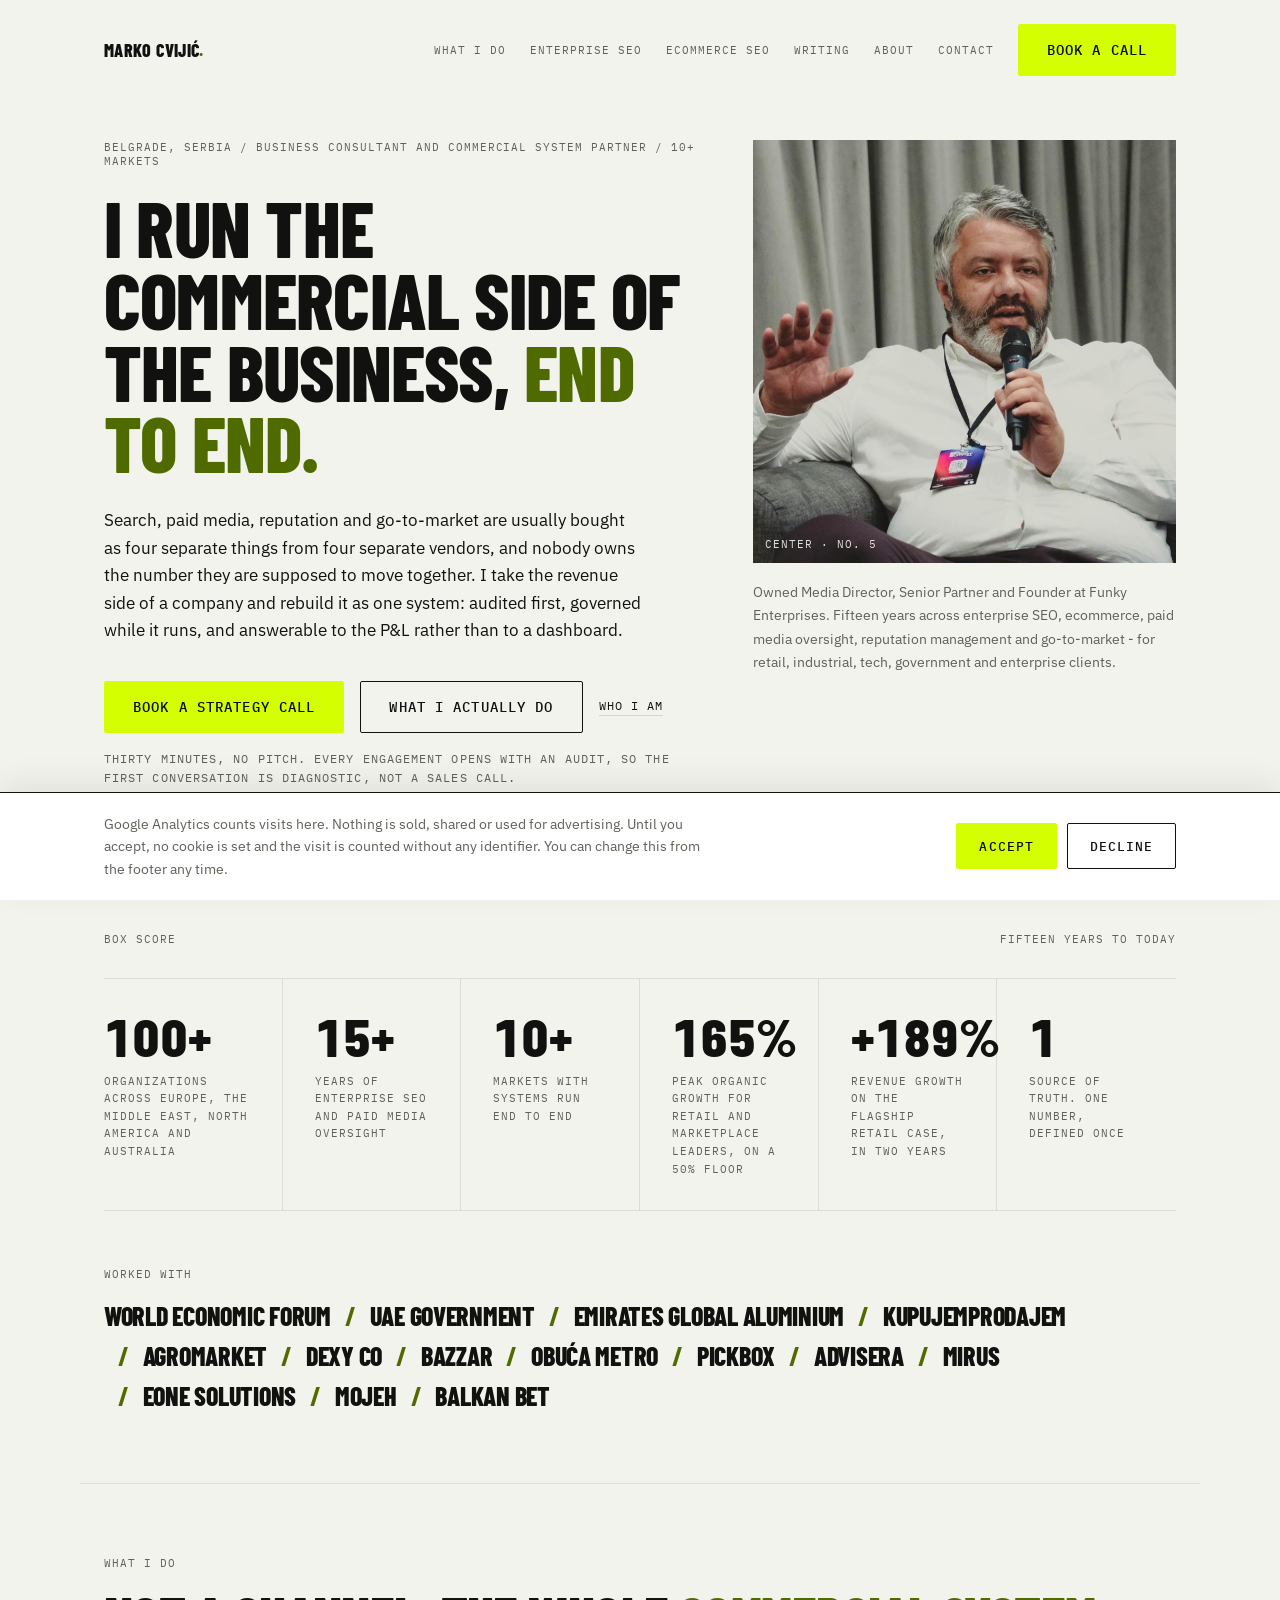
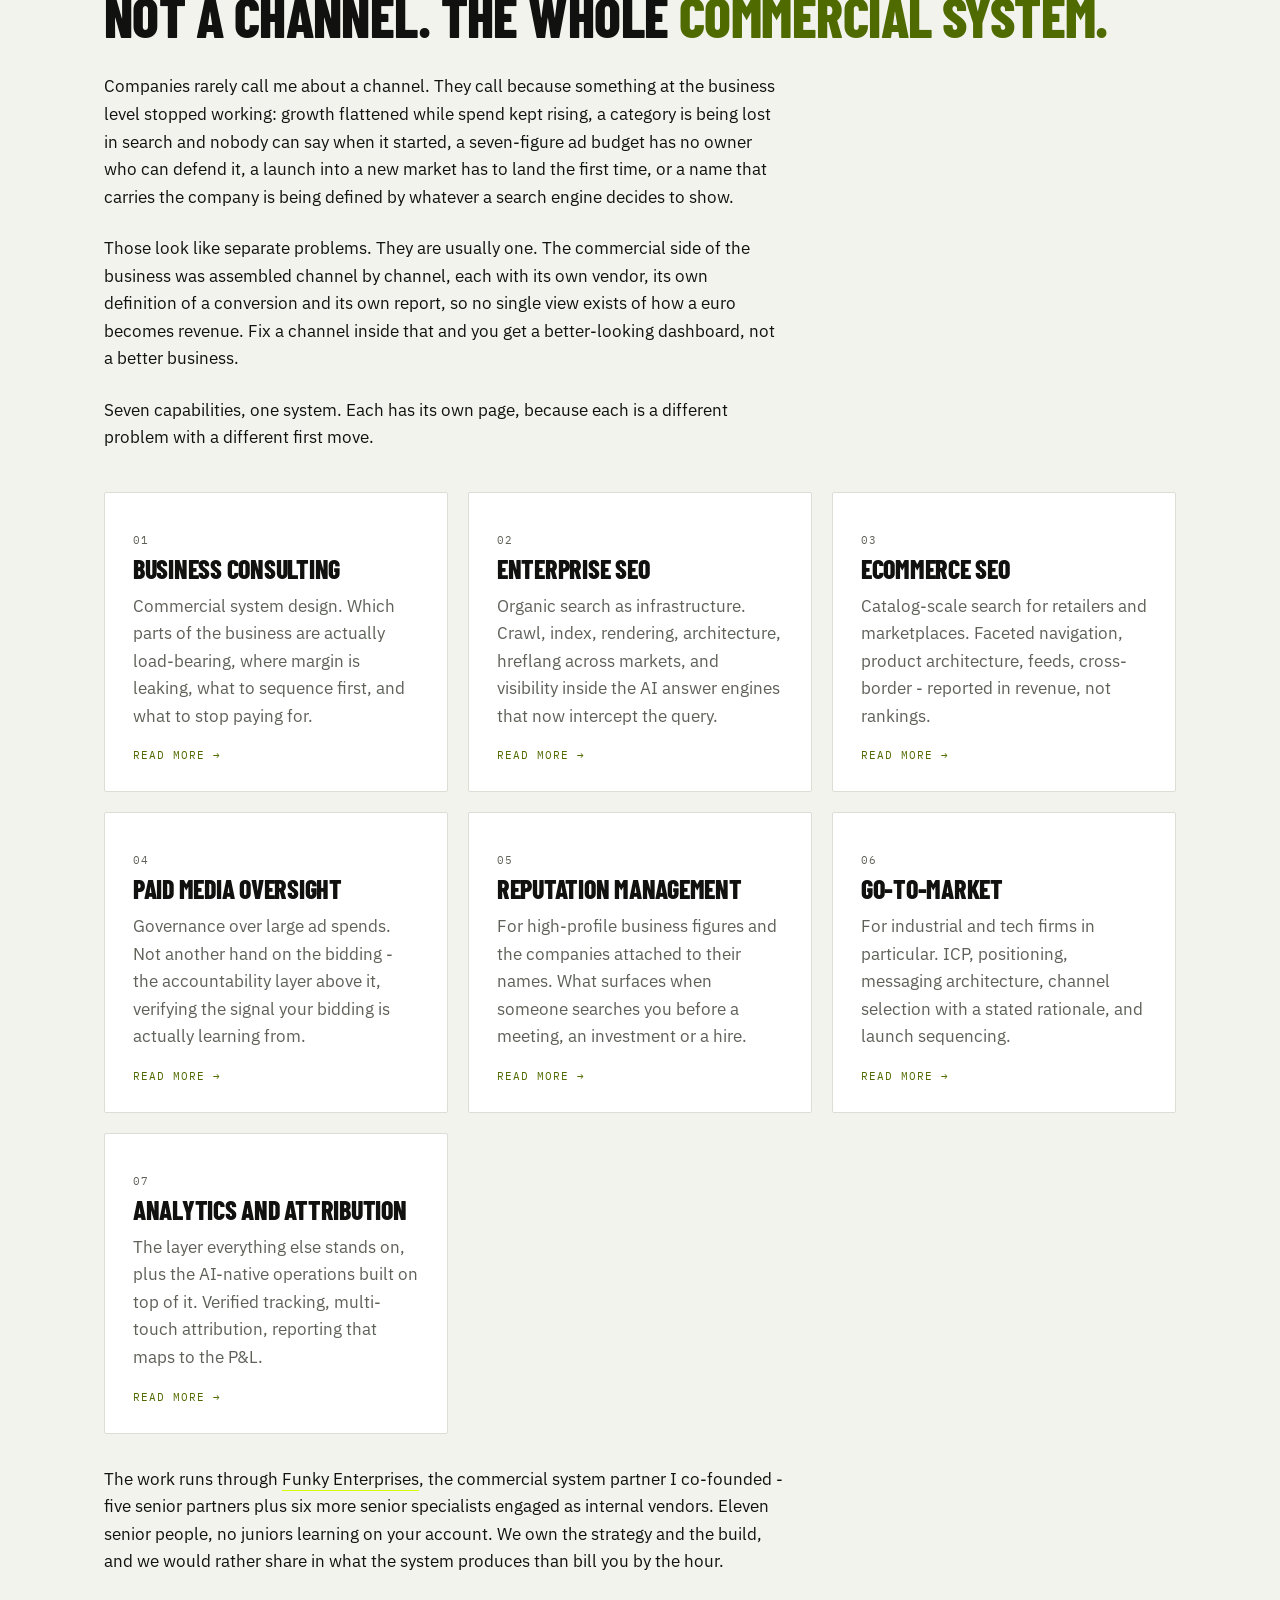
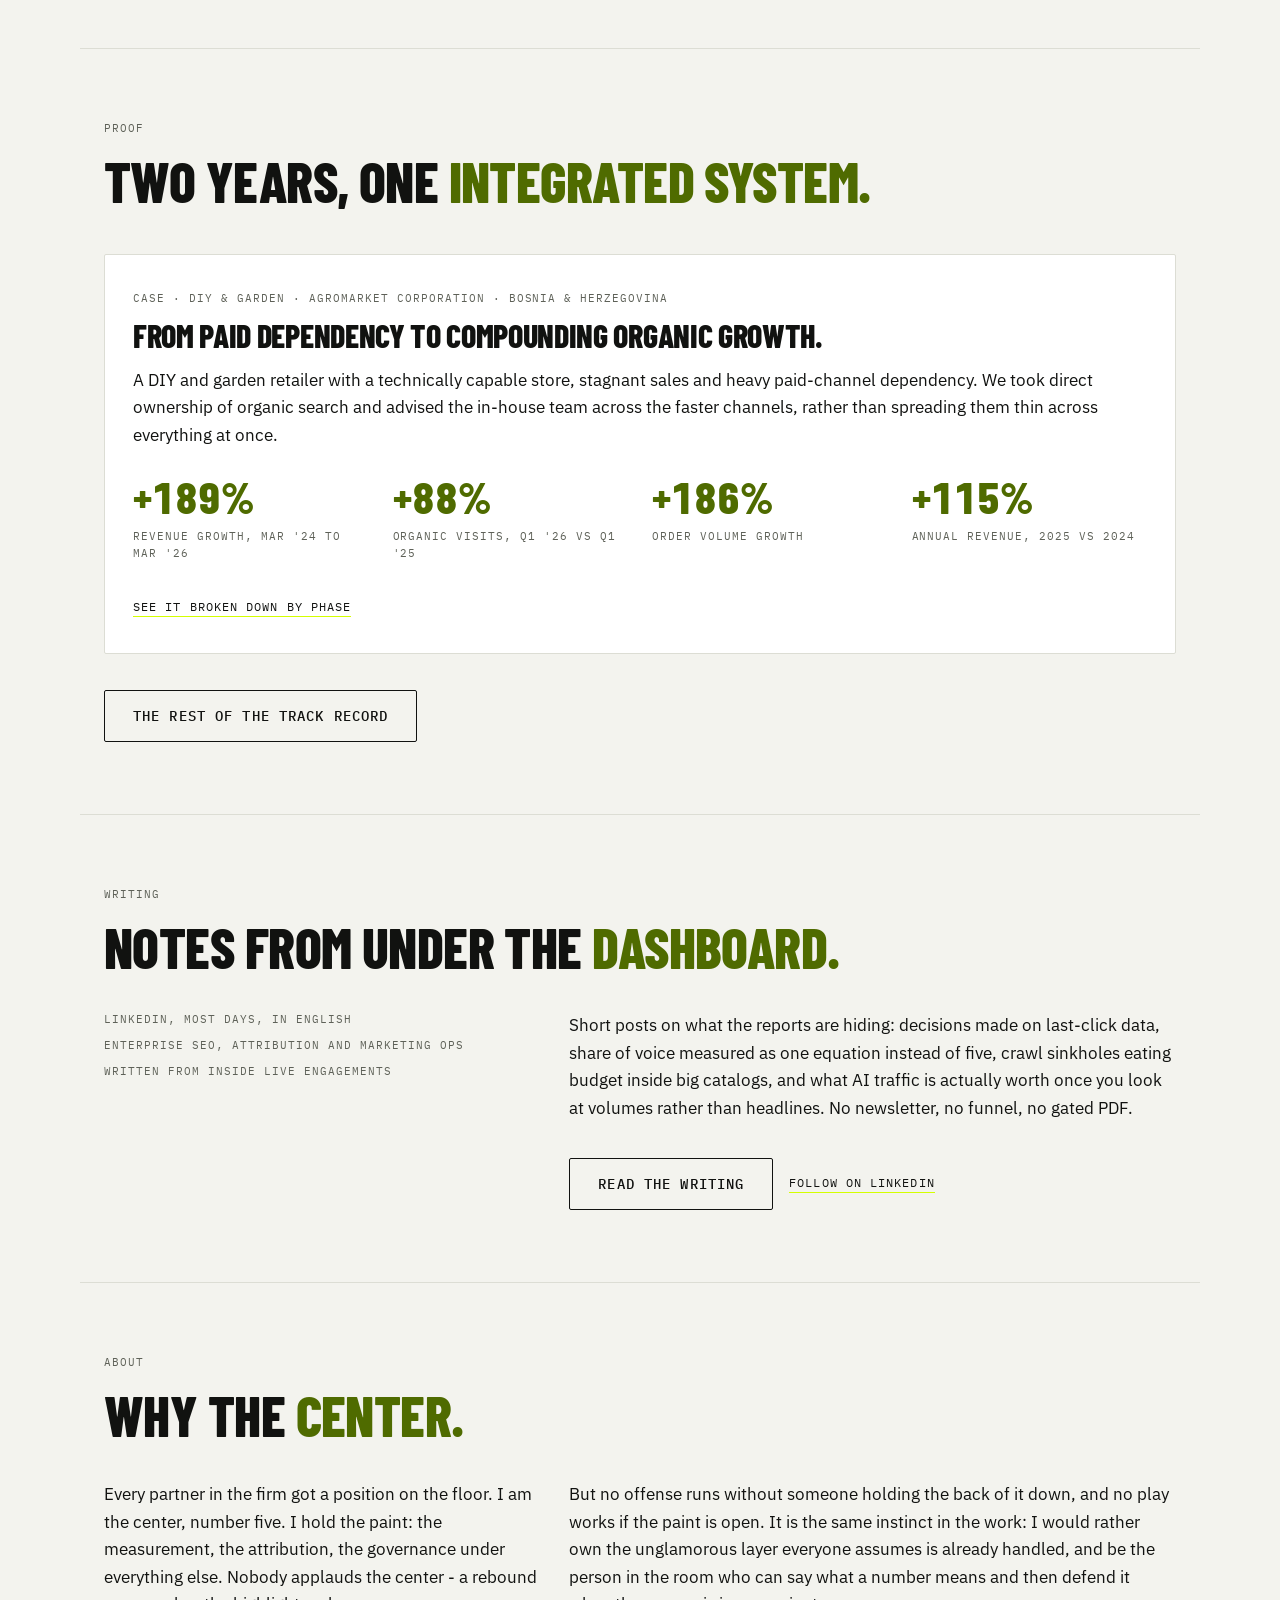
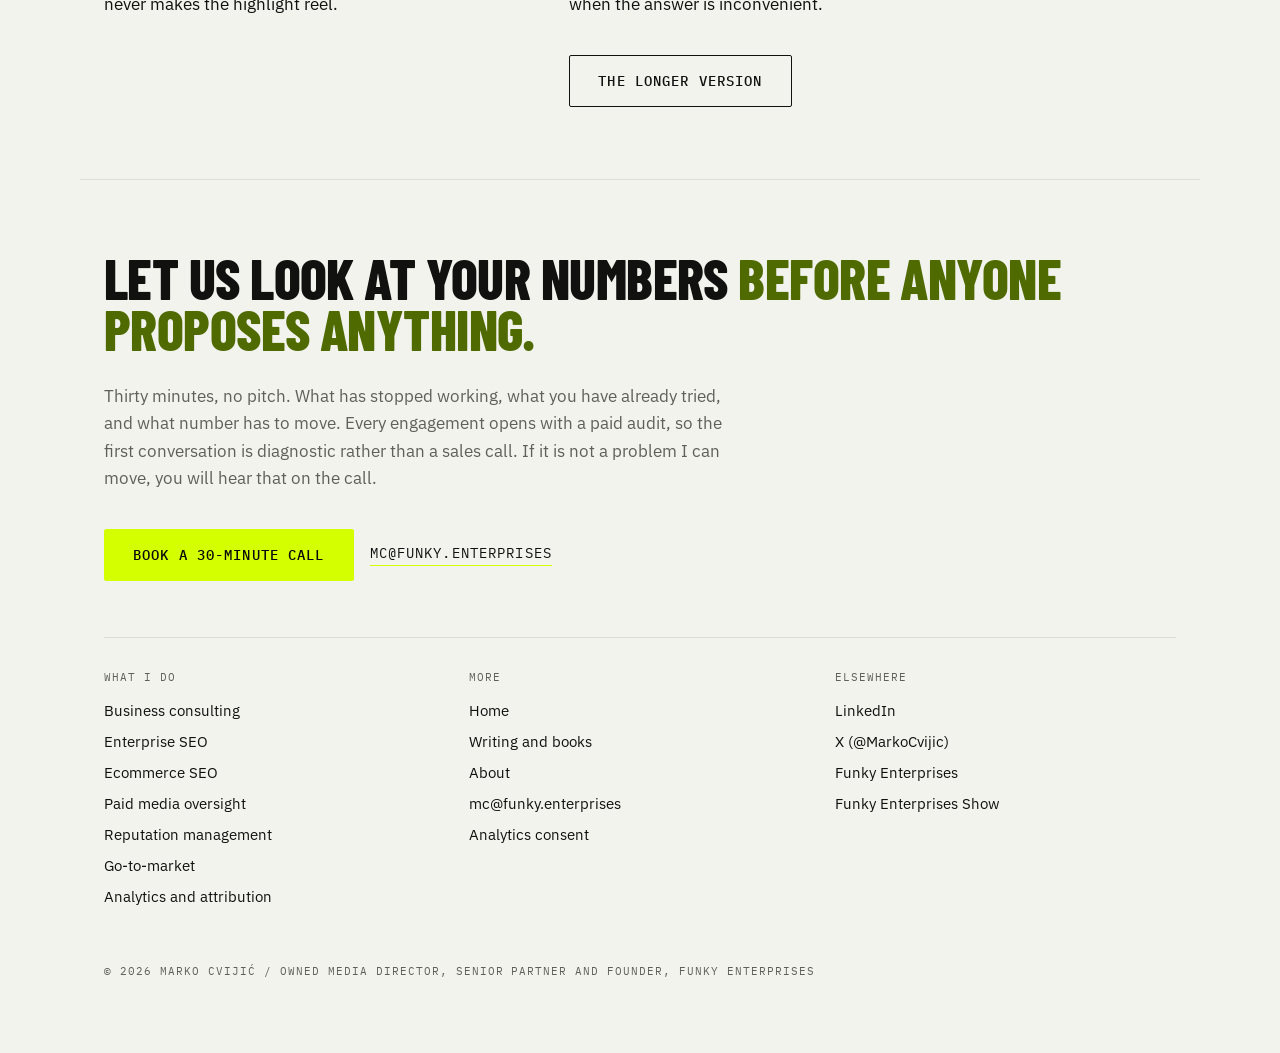
==== commit 01e2e6e5: "Add Consent Mode v2 in advanced mode with a consent banner No storage on a visitor's machine until t" ====
--- a/index.html
+++ b/index.html
@@ -23,14 +23,53 @@
 <meta name="twitter:image" content="https://markocvijic.co/assets/marko-cvijic.jpg">
 
 <script>
-/* GitHub Pages cannot issue a server-side redirect, so push http to https here.
-   Remove once "Enforce HTTPS" is enabled in the repository Pages settings. */
+/* GA4 with Consent Mode v2, advanced mode.
+
+   Advanced, not basic: the tag loads for everyone, but every signal defaults to
+   "denied", so until the visitor accepts, GA4 sends cookieless pings - no
+   identifiers, no analytics cookie. That keeps modelled traffic numbers for
+   people who decline and sets nothing on their machine.
+
+   The two ad_* signals and ad_storage are never granted, by design. This site
+   runs no advertising, so there is nothing to ask permission for. If a Google
+   Ads tag is ever added here, the banner has to grow a second choice - do not
+   just flip these to "granted".
+
+   The library load is gated on the live hostname so local preview and automated
+   checks never reach the property. The consent state itself is read on every
+   hostname, so the banner is testable locally with the tag switched off. */
 (function () {
-  var l = window.location;
-  if (l.protocol === "http:" && l.hostname.indexOf("localhost") === -1 &&
-      l.hostname !== "127.0.0.1") {
-    l.replace("https:" + l.href.substring(l.protocol.length));
-  }
+  var KEY = "mc-consent", TTL = 31536000000, choice = null;
+  try {
+    var raw = localStorage.getItem(KEY), saved = raw && JSON.parse(raw);
+    if (saved && saved.v === 1 && typeof saved.ts === "number" &&
+        Date.now() - saved.ts < TTL) choice = saved.analytics;
+  } catch (e) { /* storage blocked - treat as no choice yet */ }
+  window.mcConsent = { key: KEY, ttl: TTL, choice: choice };
+
+  if (!/(^|\.)markocvijic\.co$/.test(location.hostname)) return;
+  window.dataLayer = window.dataLayer || [];
+  window.gtag = function () { window.dataLayer.push(arguments); };
+
+  /* Defaults go in before gtag.js is appended, which is the whole point of
+     doing this here rather than in the banner script at the end of <body>.
+     A returning visitor's stored yes is applied as the default, so there is no
+     denied-then-update round trip and no flicker. */
+  gtag("consent", "default", {
+    ad_storage: "denied",
+    ad_user_data: "denied",
+    ad_personalization: "denied",
+    analytics_storage: choice === "granted" ? "granted" : "denied",
+    wait_for_update: 500
+  });
+  gtag("set", "ads_data_redaction", true);
+  gtag("js", new Date());
+  gtag("config", "G-7G684NYNZ5");
+
+  var s = document.createElement("script");
+  s.async = true;
+  s.src = "https://www.googletagmanager.com/gtag/js?id=G-7G684NYNZ5";
+  document.head.appendChild(s);
 })();
 </script>
 
@@ -475,6 +514,7 @@
         <li><a href="/writing/">Writing and books</a></li>
         <li><a href="/about/">About</a></li>
         <li><a href="mailto:mc@funky.enterprises">mc@funky.enterprises</a></li>
+        <li><button type="button" class="consent-reopen">Analytics consent</button></li>
       </ul>
     </div>
     <div class="footer-col">
@@ -491,5 +531,61 @@
   <p class="mono copyright">© 2026 Marko Cvijić / Owned Media Director, Senior Partner and Founder, Funky Enterprises</p>
 </footer>
 
+<script>
+(function () {
+  var c = window.mcConsent;
+  if (!c) return;
+  var el = null;
+
+  function decide(value) {
+    c.choice = value;
+    try {
+      localStorage.setItem(c.key, JSON.stringify(
+        { v: 1, analytics: value, ts: Date.now() }));
+    } catch (e) { /* storage blocked - the choice holds for this page only */ }
+    if (window.gtag) gtag("consent", "update", { analytics_storage: value });
+    if (el) { el.remove(); el = null; }
+  }
+
+  /* Built from one HTML string rather than a pile of createElement calls, so
+     every class name appears as a real class attribute and the stylesheet
+     coverage check can see it. */
+  function open(focus) {
+    if (el) return;
+    var host = document.createElement("div");
+    host.innerHTML =
+      '<div class="consent" role="dialog" aria-label="Analytics consent" ' +
+        'tabindex="-1">' +
+        '<div class="consent-inner">' +
+          '<p class="consent-text">Google Analytics counts visits here. ' +
+          'Nothing is sold, shared or used for advertising. Until you accept, ' +
+          'no cookie is set and the visit is counted without any identifier. ' +
+          'You can change this from the footer any time.</p>' +
+          '<div class="consent-actions">' +
+            '<button type="button" class="consent-btn consent-accept" ' +
+              'data-consent="granted">Accept</button>' +
+            '<button type="button" class="consent-btn" ' +
+              'data-consent="denied">Decline</button>' +
+          '</div>' +
+        '</div>' +
+      '</div>';
+    el = host.firstChild;
+    el.addEventListener("click", function (ev) {
+      var b = ev.target.closest("[data-consent]");
+      if (b) decide(b.getAttribute("data-consent"));
+    });
+    document.body.appendChild(el);
+    if (focus) el.focus();
+  }
+
+  if (c.choice === null) open(false);
+
+  var reopen = document.querySelectorAll(".consent-reopen");
+  for (var i = 0; i < reopen.length; i++) {
+    reopen[i].addEventListener("click", function () { open(true); });
+  }
+})();
+</script>
+
 </body>
 </html>
--- a/styles.css
+++ b/styles.css
@@ -1032,7 +1032,108 @@
 }
 
 /* --------------------------------------------------------------------------
-   16. Motion
+   16. Consent banner
+
+   Injected by the script at the end of <body>, so these rules only ever apply
+   once. Accept and Decline are the same size and carry the same border - only
+   the fill differs. Making Decline harder to find would not be compliant, and
+   it is also just rude.
+   -------------------------------------------------------------------------- */
+
+.consent {
+  position: fixed;
+  left: 0;
+  right: 0;
+  bottom: 0;
+  z-index: 50;
+  background: var(--surface);
+  border-top: 1.5px solid var(--text);
+  box-shadow: 0 -10px 30px rgba(17, 18, 16, 0.07);
+}
+
+.consent-inner {
+  max-width: var(--wrap);
+  margin: 0 auto;
+  padding: 20px var(--gutter);
+  display: grid;
+  gap: 18px;
+  align-items: center;
+}
+
+.consent-text {
+  font-family: var(--font-body);
+  font-size: 14px;
+  line-height: 1.6;
+  color: var(--muted);
+  max-width: 76ch;
+}
+
+.consent-actions {
+  display: flex;
+  flex-wrap: wrap;
+  gap: 10px;
+}
+
+.consent-btn {
+  min-height: 46px;
+  padding: 0 22px;
+  border: 1.5px solid var(--text);
+  border-radius: 2px;
+  background: transparent;
+  color: var(--text);
+  font-family: var(--font-mono);
+  font-size: 13px;
+  font-weight: 500;
+  line-height: 1;
+  text-transform: uppercase;
+  letter-spacing: 0.08em;
+  cursor: pointer;
+  transition: background-color 0.15s, color 0.15s, border-color 0.15s;
+}
+
+.consent-accept {
+  background: var(--lime);
+  border-color: var(--lime);
+  color: #0b0b0c;
+}
+
+.consent-btn:hover {
+  border-color: var(--lime);
+  color: var(--lime-text);
+}
+
+.consent-accept:hover {
+  background: var(--text);
+  border-color: var(--text);
+  color: var(--lime);
+}
+
+/* The withdraw-consent entry point in the footer. Styled to sit in the sitemap
+   list as if it were one of the links, because semantically it is a control. */
+.consent-reopen {
+  padding: 0;
+  border: 0;
+  background: none;
+  font-family: inherit;
+  font-size: 15px;
+  color: var(--text);
+  text-align: left;
+  cursor: pointer;
+}
+
+.consent-reopen:hover {
+  color: var(--lime-text);
+}
+
+@media (min-width: 820px) {
+  .consent-inner {
+    grid-template-columns: 1fr auto;
+    gap: 32px;
+  }
+}
+
+/* --------------------------------------------------------------------------
+   17. Motion
    -------------------------------------------------------------------------- */
 
 @media (prefers-reduced-motion: reduce) {
